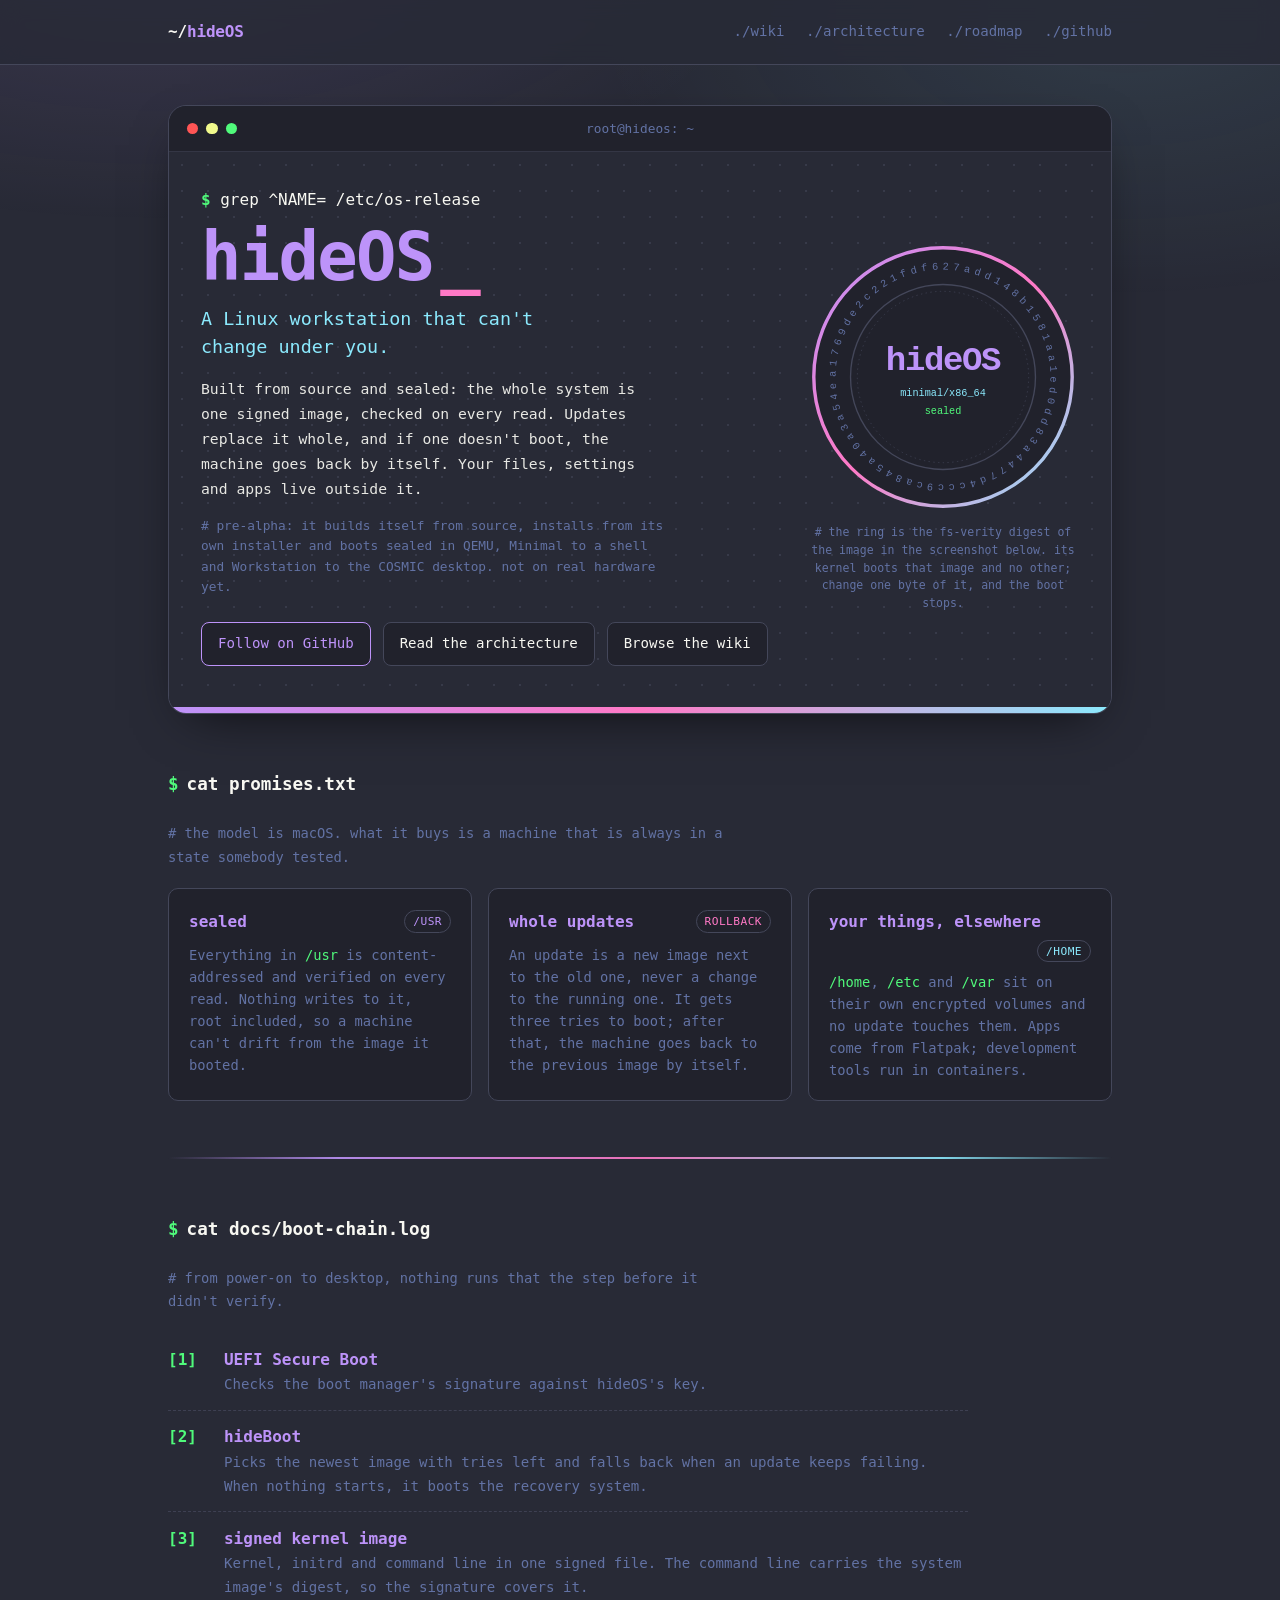
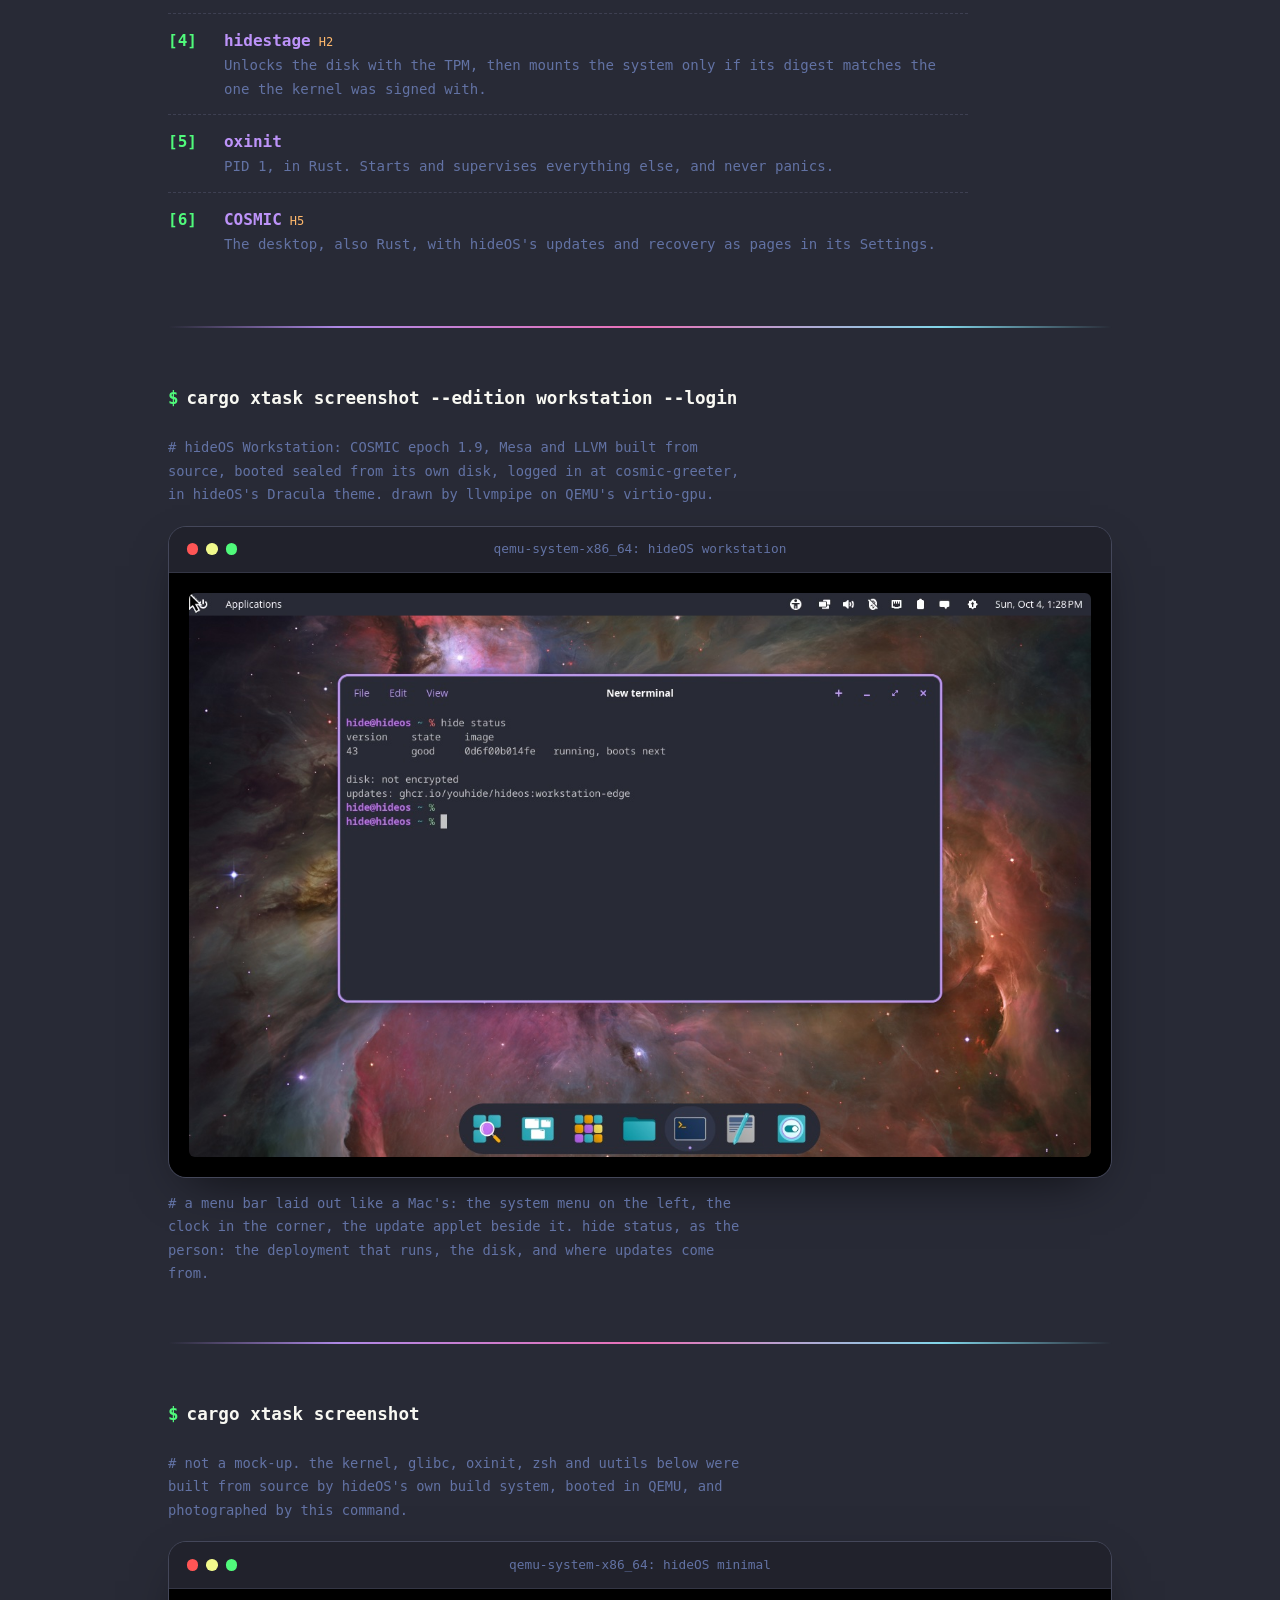
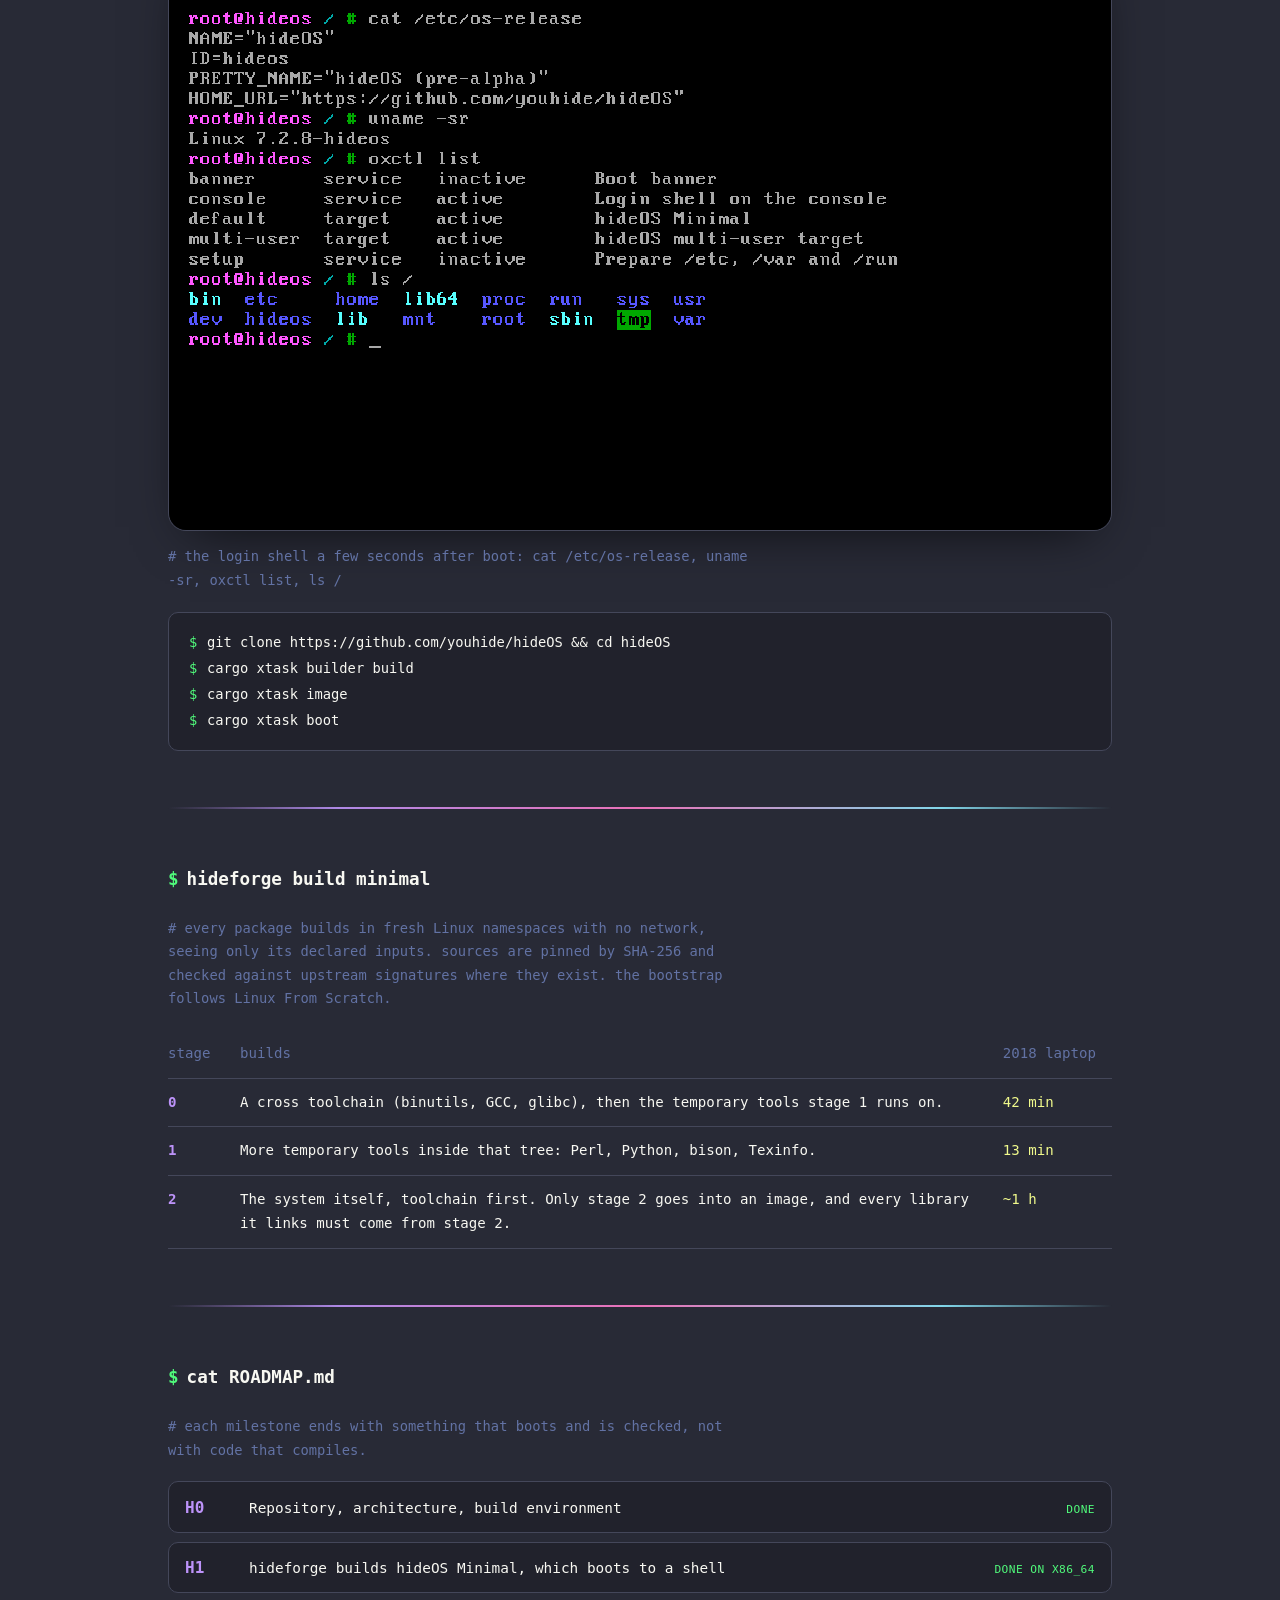
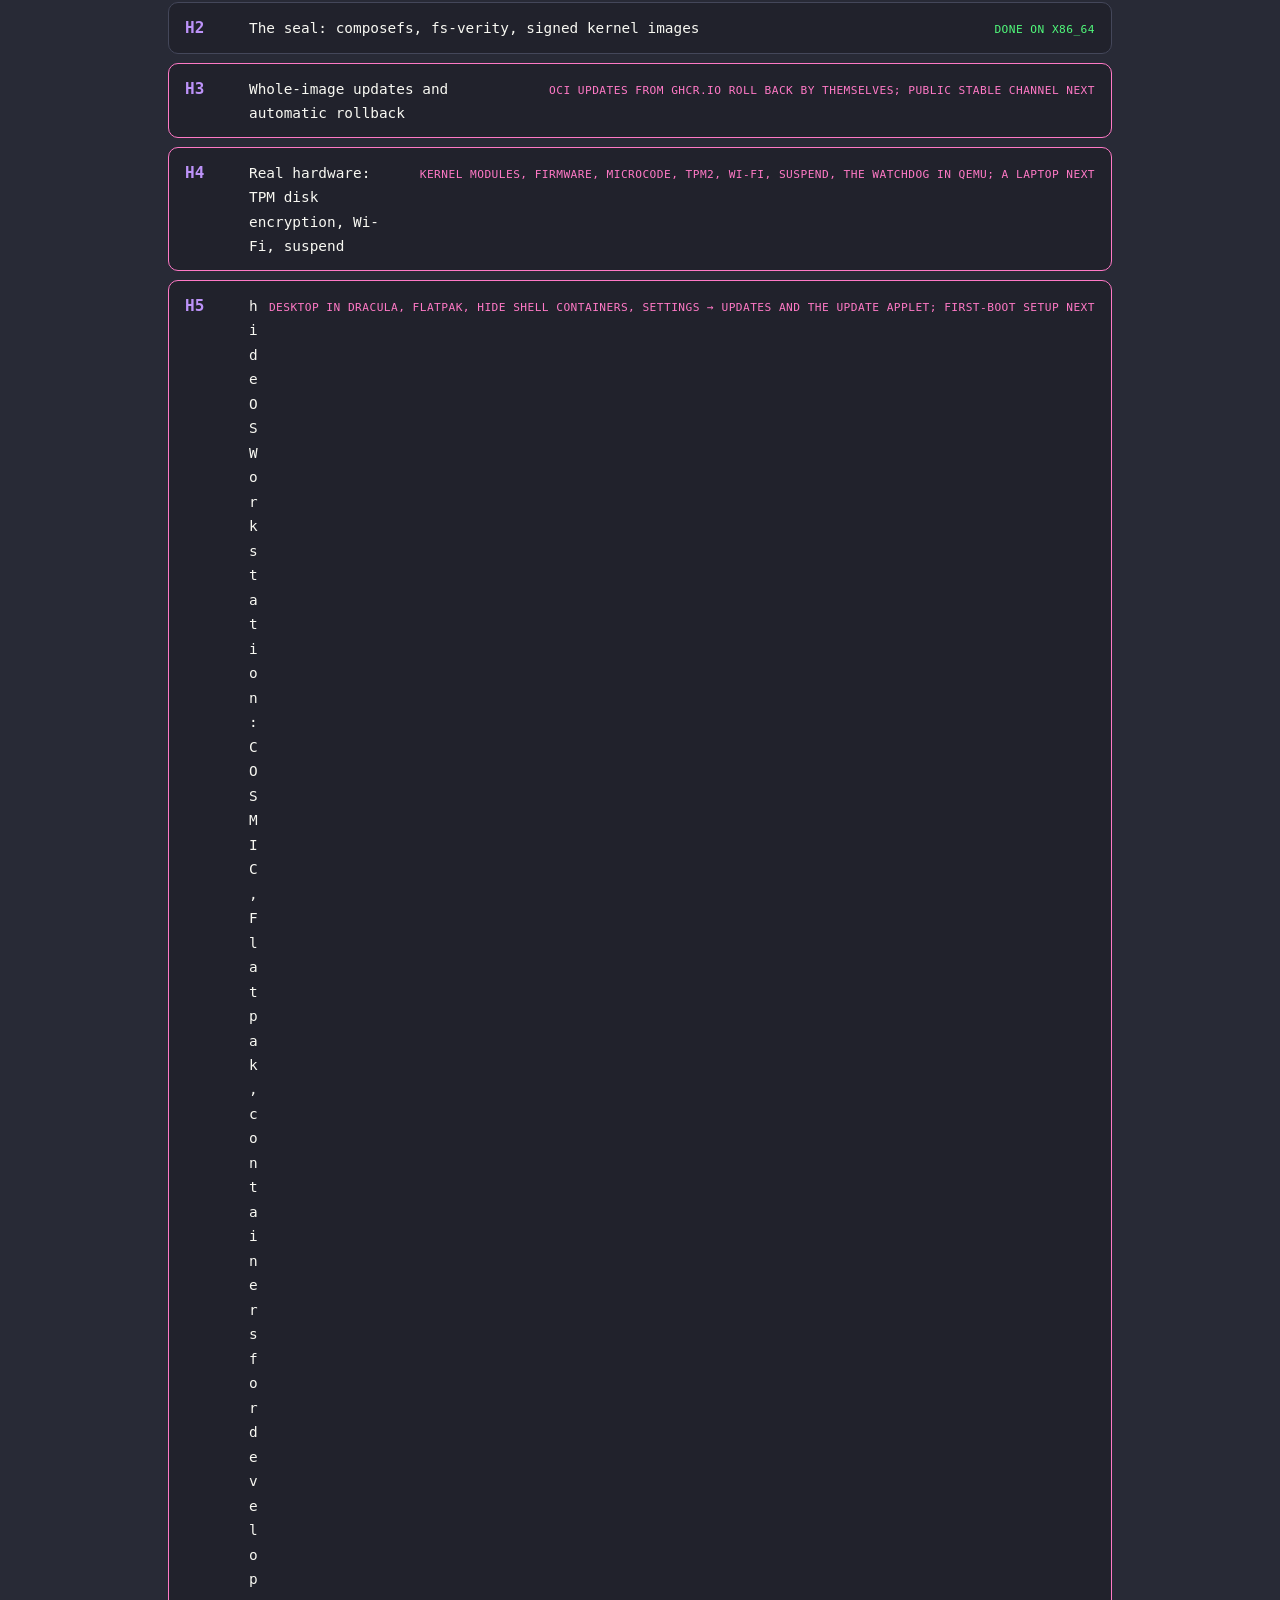
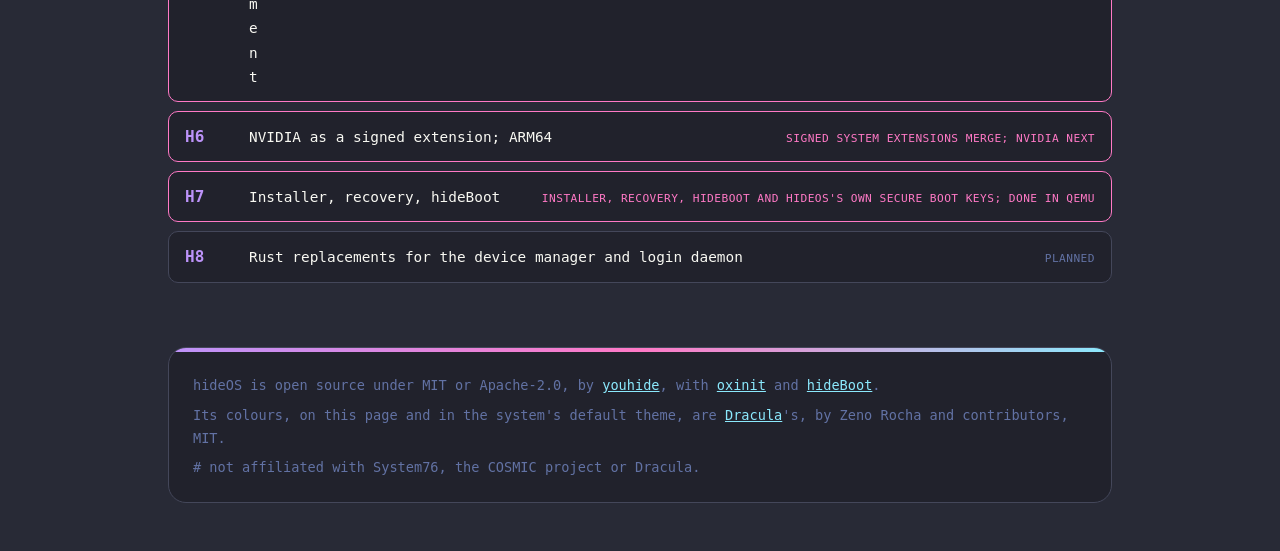
==== index.html @ 38a97ecc "site: from 05ccac9" ====
<!doctype html>
<html lang="en">
<head>
<meta charset="utf-8">
<meta name="viewport" content="width=device-width, initial-scale=1">
<title>hideOS: a sealed Linux workstation built around COSMIC</title>
<meta name="description" content="A Linux workstation built from source and sealed: one signed image, updated whole, rolled back by itself. COSMIC desktop, oxinit as PID 1.">
<meta name="author" content="Youri Mattar">
<meta name="robots" content="index, follow, max-image-preview:large">
<meta name="theme-color" content="#282a36">
<link rel="canonical" href="https://youhide.github.io/hideOS/">
<link rel="icon" href="favicon.svg" type="image/svg+xml">
<link rel="icon" href="favicon-32x32.png" sizes="32x32" type="image/png">
<link rel="apple-touch-icon" href="apple-touch-icon.png">
<link rel="manifest" href="site.webmanifest">
<link rel="alternate" type="text/plain" href="llms.txt" title="hideOS for language models">

<!-- How the page looks when it is shared: WhatsApp, Telegram, Slack,
     Discord, LinkedIn and X read these. Absolute URLs, which they need. -->
<meta property="og:type" content="website">
<meta property="og:site_name" content="hideOS">
<meta property="og:locale" content="en_US">
<meta property="og:url" content="https://youhide.github.io/hideOS/">
<meta property="og:title" content="hideOS: a sealed Linux workstation">
<meta property="og:description" content="A Linux workstation built from source and sealed: one signed image, updated whole, rolled back by itself. COSMIC desktop, oxinit as PID 1.">
<meta property="og:image" content="https://youhide.github.io/hideOS/og.png">
<meta property="og:image:type" content="image/png">
<meta property="og:image:width" content="1200">
<meta property="og:image:height" content="630">
<meta property="og:image:alt" content="The hideOS seal, ringed with the system image's fs-verity digest, next to the words: a Linux workstation built from source and sealed.">
<meta name="twitter:card" content="summary_large_image">
<meta name="twitter:title" content="hideOS: a sealed Linux workstation">
<meta name="twitter:description" content="A Linux workstation built from source and sealed: one signed image, updated whole, rolled back by itself. COSMIC desktop, oxinit as PID 1.">
<meta name="twitter:image" content="https://youhide.github.io/hideOS/og.png">
<meta name="twitter:image:alt" content="The hideOS seal, ringed with the system image's fs-verity digest.">

<!-- What the page is about, for search engines and the language models
     that answer from them. -->
<script type="application/ld+json">
{
  "@context": "https://schema.org",
  "@graph": [
    {
      "@type": "SoftwareApplication",
      "@id": "https://youhide.github.io/hideOS/#software",
      "name": "hideOS",
      "url": "https://youhide.github.io/hideOS/",
      "description": "A Linux workstation built from source and sealed: one signed system image, updated whole, rolled back by itself when an update fails. Built around COSMIC, with oxinit as PID 1.",
      "applicationCategory": "Operating system",
      "operatingSystem": "Linux",
      "softwareVersion": "pre-alpha",
      "image": "https://youhide.github.io/hideOS/og.png",
      "screenshot": "https://youhide.github.io/hideOS/desktop.jpg",
      "license": "https://github.com/youhide/hideOS#license",
      "isAccessibleForFree": true,
      "author": { "@id": "https://youhide.com.br/#person" },
      "sameAs": ["https://github.com/youhide/hideOS"]
    },
    {
      "@type": "SoftwareSourceCode",
      "name": "hideOS",
      "codeRepository": "https://github.com/youhide/hideOS",
      "programmingLanguage": ["Rust"],
      "license": "https://github.com/youhide/hideOS#license",
      "targetProduct": { "@id": "https://youhide.github.io/hideOS/#software" },
      "author": { "@id": "https://youhide.com.br/#person" }
    },
    {
      "@type": "Person",
      "@id": "https://youhide.com.br/#person",
      "name": "Youri Mattar",
      "url": "https://youhide.com.br",
      "sameAs": ["https://github.com/youhide"]
    }
  ]
}
</script>
<link rel="stylesheet" href="style.css">
</head>
<body>
<a class="skip" href="#main">Skip to content</a>

<header class="nav">
  <div class="wrap nav__inner">
    <a class="nav__brand" href="./">~/<span>hideOS</span></a>
    <!-- The same links twice: a row where they fit, a menu where they do
         not (style.css, "nav"). The wiki's pages carry the same header,
         from crates/xtask/src/wiki.rs. -->
    <nav class="nav__links" aria-label="Project">
      <a href="wiki/">./wiki</a>
      <a href="https://github.com/youhide/hideOS/blob/main/ARCHITECTURE.md">./architecture</a>
      <a href="https://github.com/youhide/hideOS/blob/main/ROADMAP.md">./roadmap</a>
      <a href="https://github.com/youhide/hideOS">./github</a>
    </nav>
    <details class="nav__menu">
      <summary>menu</summary>
      <nav aria-label="Project">
        <a href="wiki/">./wiki</a>
        <a href="https://github.com/youhide/hideOS/blob/main/ARCHITECTURE.md">./architecture</a>
        <a href="https://github.com/youhide/hideOS/blob/main/ROADMAP.md">./roadmap</a>
        <a href="https://github.com/youhide/hideOS">./github</a>
      </nav>
    </details>
  </div>
</header>

<main id="main" class="wrap">
  <div class="term term--hero">
    <div class="term__bar" aria-hidden="true">
      <span class="dot dot--red"></span><span class="dot dot--yellow"></span><span class="dot dot--green"></span>
      <span class="term__path">root@hideos: ~</span>
    </div>
    <div class="term__body">
      <div class="term__main">
        <p class="prompt"><span class="prompt__sign">$</span>grep ^NAME= /etc/os-release</p>
        <h1 class="hero__name">hideOS<span class="cursor" aria-hidden="true">_</span></h1>
        <p class="hero__role">A Linux workstation that can't change under you.</p>
        <p class="hero__lead">Built from source and sealed: the whole system is one signed image, checked on every read. Updates replace it whole, and if one doesn't boot, the machine goes back by itself. Your files, settings and apps live outside it.</p>
        <p class="hero__note"># pre-alpha: it builds itself from source, installs from its own installer and boots sealed in QEMU, Minimal to a shell and Workstation to the COSMIC desktop. not on real hardware yet.</p>
        <div class="hero__actions">
          <a class="btn btn--primary" href="https://github.com/youhide/hideOS">Follow on GitHub</a>
          <a class="btn" href="https://github.com/youhide/hideOS/blob/main/ARCHITECTURE.md">Read the architecture</a>
          <a class="btn" href="wiki/">Browse the wiki</a>
        </div>
      </div>
      <div class="seal-wrap">
        <svg class="seal" viewBox="0 0 400 400" role="img" aria-labelledby="seal-title">
          <title id="seal-title">A seal ringed with the fs-verity digest of the hideOS Minimal image shown on this page</title>
          <defs>
            <linearGradient id="seal-accent" x1="0" y1="0" x2="1" y2="1">
              <stop offset="0" stop-color="#bd93f9"/>
              <stop offset=".5" stop-color="#ff79c6"/>
              <stop offset="1" stop-color="#8be9fd"/>
            </linearGradient>
            <path id="ring" d="M200,200 m-158,0 a158,158 0 1,1 316,0 a158,158 0 1,1 -316,0"/>
          </defs>
          <circle cx="200" cy="200" r="190" fill="#21222c" stroke="url(#seal-accent)" stroke-width="5"/>
          <circle cx="200" cy="200" r="136" fill="none" stroke="#44475a" stroke-width="2"/>
          <circle cx="200" cy="200" r="126" fill="none" stroke="#44475a" stroke-width="1" stroke-dasharray="2 5"/>
          <g class="seal__ring">
            <text fill="#6272a4" font-family="ui-monospace, SFMono-Regular, Menlo, Consolas, monospace" font-size="15.2" letter-spacing="1.1">
              <textPath href="#ring" textLength="985" lengthAdjust="spacing">a1769de2c221fdf627add148b1581aa1ed0dd83a4477d4ccc9ca845a40a3a54e</textPath>
            </text>
          </g>
          <text x="200" y="190" text-anchor="middle" fill="#bd93f9" font-family="ui-monospace, SFMono-Regular, Menlo, Consolas, monospace" font-weight="800" font-size="50" letter-spacing="-2">hideOS</text>
          <text x="200" y="228" text-anchor="middle" fill="#8be9fd" font-family="ui-monospace, SFMono-Regular, Menlo, Consolas, monospace" font-size="15">minimal/x86_64</text>
          <text x="200" y="254" text-anchor="middle" fill="#50fa7b" font-family="ui-monospace, SFMono-Regular, Menlo, Consolas, monospace" font-size="15">sealed</text>
        </svg>
        <p class="seal__caption"># the ring is the fs-verity digest of the image in the screenshot below. its kernel boots that image and no other; change one byte of it, and the boot stops.</p>
      </div>
    </div>
    <div class="term__accent"></div>
  </div>

  <section class="section" aria-labelledby="promises">
    <h2 class="section__title" id="promises"><span class="sig">$</span>cat promises.txt</h2>
    <p class="comment"># the model is macOS. what it buys is a machine that is always in a state somebody tested.</p>
    <div class="grid">
      <div class="card">
        <div class="card__top"><span class="card__name">sealed</span><span class="card__lang card__lang--purple">/usr</span></div>
        <p class="card__desc">Everything in <code>/usr</code> is content-addressed and verified on every read. Nothing writes to it, root included, so a machine can't drift from the image it booted.</p>
      </div>
      <div class="card">
        <div class="card__top"><span class="card__name">whole updates</span><span class="card__lang card__lang--pink">rollback</span></div>
        <p class="card__desc">An update is a new image next to the old one, never a change to the running one. It gets three tries to boot; after that, the machine goes back to the previous image by itself.</p>
      </div>
      <div class="card">
        <div class="card__top"><span class="card__name">your things, elsewhere</span><span class="card__lang card__lang--cyan">/home</span></div>
        <p class="card__desc"><code>/home</code>, <code>/etc</code> and <code>/var</code> sit on their own encrypted volumes and no update touches them. Apps come from Flatpak; development tools run in containers.</p>
      </div>
    </div>
  </section>

  <hr class="rule">

  <section class="section" aria-labelledby="chain">
    <h2 class="section__title" id="chain"><span class="sig">$</span>cat docs/boot-chain.log</h2>
    <p class="comment"># from power-on to desktop, nothing runs that the step before it didn't verify.</p>
    <ol class="chain">
      <li><span class="chain__name">UEFI Secure Boot</span><span class="chain__does">Checks the boot manager's signature against hideOS's key.</span></li>
      <li><span class="chain__name">hideBoot</span><span class="chain__does">Picks the newest image with tries left and falls back when an update keeps failing. When nothing starts, it boots the recovery system.</span></li>
      <li><span class="chain__name">signed kernel image</span><span class="chain__does">Kernel, initrd and command line in one signed file. The command line carries the system image's digest, so the signature covers it.</span></li>
      <li><span class="chain__name">hidestage<span class="chain__when">H2</span></span><span class="chain__does">Unlocks the disk with the TPM, then mounts the system only if its digest matches the one the kernel was signed with.</span></li>
      <li><span class="chain__name">oxinit</span><span class="chain__does">PID 1, in Rust. Starts and supervises everything else, and never panics.</span></li>
      <li><span class="chain__name">COSMIC<span class="chain__when">H5</span></span><span class="chain__does">The desktop, also Rust, with hideOS's updates and recovery as pages in its Settings.</span></li>
    </ol>
  </section>

  <hr class="rule">

  <section class="section" aria-labelledby="desktop">
    <h2 class="section__title" id="desktop"><span class="sig">$</span>cargo xtask screenshot --edition workstation --login</h2>
    <p class="comment"># hideOS Workstation: COSMIC epoch 1.9, Mesa and LLVM built from source, booted sealed from its own disk, logged in at cosmic-greeter, in hideOS's Dracula theme. drawn by llvmpipe on QEMU's virtio-gpu.</p>
    <div class="term shot shot--photo">
      <div class="term__bar" aria-hidden="true">
        <span class="dot dot--red"></span><span class="dot dot--yellow"></span><span class="dot dot--green"></span>
        <span class="term__path">qemu-system-x86_64: hideOS workstation</span>
      </div>
      <div class="term__body">
        <img src="desktop.jpg" width="1280" height="800" loading="lazy" alt="The COSMIC desktop on hideOS in the Dracula theme: a thin menu bar with the system menu and Applications on the left, status icons and Sun, Oct 4 with the time on the right; a terminal with purple accents shows hide status — good, running, boots next; the disk not encrypted; updates from ghcr.io/youhide/hideos:workstation-edge — over the Orion nebula wallpaper, with the dock below.">
      </div>
    </div>
    <p class="shot__caption"># a menu bar laid out like a Mac's: the system menu on the left, the clock in the corner, the update applet beside it. hide status, as the person: the deployment that runs, the disk, and where updates come from.</p>
  </section>

  <hr class="rule">

  <section class="section" aria-labelledby="boots">
    <h2 class="section__title" id="boots"><span class="sig">$</span>cargo xtask screenshot</h2>
    <p class="comment"># not a mock-up. the kernel, glibc, oxinit, zsh and uutils below were built from source by hideOS's own build system, booted in QEMU, and photographed by this command.</p>
    <div class="term shot">
      <div class="term__bar" aria-hidden="true">
        <span class="dot dot--red"></span><span class="dot dot--yellow"></span><span class="dot dot--green"></span>
        <span class="term__path">qemu-system-x86_64: hideOS minimal</span>
      </div>
      <div class="term__body">
        <img src="screenshot.png" width="720" height="400" alt="The hideOS console: os-release reads hideOS (pre-alpha), uname reports Linux 7.2.8-hideos, oxctl list shows the setup, banner and console services and the multi-user and default targets, and ls / shows the merged /usr layout.">
      </div>
    </div>
    <p class="shot__caption"># the login shell a few seconds after boot: cat /etc/os-release, uname -sr, oxctl list, ls /</p>
    <pre class="code"><span class="sig">$</span>git clone https://github.com/youhide/hideOS && cd hideOS
<span class="sig">$</span>cargo xtask builder build
<span class="sig">$</span>cargo xtask image
<span class="sig">$</span>cargo xtask boot</pre>
  </section>

  <hr class="rule">

  <section class="section" aria-labelledby="source">
    <h2 class="section__title" id="source"><span class="sig">$</span>hideforge build minimal</h2>
    <p class="comment"># every package builds in fresh Linux namespaces with no network, seeing only its declared inputs. sources are pinned by SHA-256 and checked against upstream signatures where they exist. the bootstrap follows Linux From Scratch.</p>
    <table class="stages">
      <thead><tr><th scope="col">stage</th><th scope="col">builds</th><th scope="col">2018 laptop</th></tr></thead>
      <tbody>
        <tr><td>0</td><td>A cross toolchain (binutils, GCC, glibc), then the temporary tools stage 1 runs on.</td><td>42 min</td></tr>
        <tr><td>1</td><td>More temporary tools inside that tree: Perl, Python, bison, Texinfo.</td><td>13 min</td></tr>
        <tr><td>2</td><td>The system itself, toolchain first. Only stage 2 goes into an image, and every library it links must come from stage 2.</td><td>~1 h</td></tr>
      </tbody>
    </table>
  </section>

  <hr class="rule">

  <section class="section" aria-labelledby="roadmap">
    <h2 class="section__title" id="roadmap"><span class="sig">$</span>cat ROADMAP.md</h2>
    <p class="comment"># each milestone ends with something that boots and is checked, not with code that compiles.</p>
    <ol class="roadmap">
      <li class="is-done"><span class="roadmap__id">H0</span><span class="roadmap__what">Repository, architecture, build environment</span><span class="roadmap__state">done</span></li>
      <li class="is-done"><span class="roadmap__id">H1</span><span class="roadmap__what">hideforge builds hideOS Minimal, which boots to a shell</span><span class="roadmap__state">done on x86_64</span></li>
      <li class="is-done"><span class="roadmap__id">H2</span><span class="roadmap__what">The seal: composefs, fs-verity, signed kernel images</span><span class="roadmap__state">done on x86_64</span></li>
      <li class="is-now"><span class="roadmap__id">H3</span><span class="roadmap__what">Whole-image updates and automatic rollback</span><span class="roadmap__state">OCI updates from ghcr.io roll back by themselves; public stable channel next</span></li>
      <li class="is-now"><span class="roadmap__id">H4</span><span class="roadmap__what">Real hardware: TPM disk encryption, Wi-Fi, suspend</span><span class="roadmap__state">kernel modules, firmware, microcode, TPM2, Wi-Fi, suspend, the watchdog in QEMU; a laptop next</span></li>
      <li class="is-now"><span class="roadmap__id">H5</span><span class="roadmap__what">hideOS Workstation: COSMIC, Flatpak, containers for development</span><span class="roadmap__state">desktop in Dracula, Flatpak, hide shell containers, Settings → Updates and the update applet; first-boot setup next</span></li>
      <li class="is-now"><span class="roadmap__id">H6</span><span class="roadmap__what">NVIDIA as a signed extension; ARM64</span><span class="roadmap__state">signed system extensions merge; NVIDIA next</span></li>
      <li class="is-now"><span class="roadmap__id">H7</span><span class="roadmap__what">Installer, recovery, hideBoot</span><span class="roadmap__state">installer, recovery, hideBoot and hideOS's own Secure Boot keys; done in QEMU</span></li>
      <li><span class="roadmap__id">H8</span><span class="roadmap__what">Rust replacements for the device manager and login daemon</span><span class="roadmap__state">planned</span></li>
    </ol>
  </section>
</main>

<footer class="footer">
  <div class="wrap">
    <div class="footer__card">
      <div class="footer__accent"></div>
      <div class="footer__body">
        <p>hideOS is open source under MIT or Apache-2.0, by <a href="https://youhide.com.br">youhide</a>, with <a href="https://github.com/youhide/oxinit">oxinit</a> and <a href="https://github.com/youhide/hideBoot">hideBoot</a>.</p>
        <p>Its colours, on this page and in the system's default theme, are <a href="https://draculatheme.com">Dracula</a>'s, by Zeno Rocha and contributors, MIT.</p>
        <p># not affiliated with System76, the COSMIC project or Dracula.</p>
      </div>
    </div>
  </div>
</footer>
</body>
</html>
---- style.css ----
/* hideOS's site: the front page and the wiki share this file.

   youhide.com.br's Dracula terminal identity: the same tokens, the same
   system monospace, no external requests. Dark only, on purpose: the
   identity is a terminal, and a terminal here has one theme. */
:root {
  --bg: #282a36;
  --bg-alt: #21222c;
  --line: #44475a;
  --fg: #f8f8f2;
  --muted: #6272a4;

  --purple: #bd93f9;
  --pink: #ff79c6;
  --cyan: #8be9fd;
  --green: #50fa7b;
  --orange: #ffb86c;
  --yellow: #f1fa8c;
  --red: #ff5555;

  --mono: ui-monospace, SFMono-Regular, "SF Mono", Menlo, Consolas,
          "DejaVu Sans Mono", monospace;
  --accent: linear-gradient(90deg, var(--purple), var(--pink), var(--cyan));
  --rule: linear-gradient(90deg, transparent, rgba(189,147,249,.9) 18%,
          rgba(255,121,198,.9) 50%, rgba(139,233,253,.9) 82%, transparent);
  --dots: radial-gradient(rgba(68,71,90,.55) 1.2px, transparent 1.3px);

  --wrap: 62rem;
  --radius: 18px;
  /* The sticky header's height, which in-page anchors must clear. */
  --nav: 4rem;
}

*, *::before, *::after { box-sizing: border-box; }
* { margin: 0; }
html { color-scheme: dark; -webkit-text-size-adjust: 100%; scroll-behavior: smooth; }
body {
  min-height: 100vh; display: flex; flex-direction: column;
  background: var(--bg); color: var(--fg);
  font-family: var(--mono); font-size: 1rem; line-height: 1.7;
  -webkit-font-smoothing: antialiased;
  /* A word longer than the screen is narrow — a digest, a path — breaks
     rather than pushing the page sideways. */
  overflow-wrap: break-word;
}
body::before {
  content: ""; position: fixed; inset: 0; z-index: 0; pointer-events: none;
  background:
    radial-gradient(900px 420px at 12% -8%, rgba(189,147,249,.13), transparent 70%),
    radial-gradient(760px 400px at 88% 2%, rgba(139,233,253,.09), transparent 70%);
}
body > * { position: relative; z-index: 1; }
img { display: block; max-width: 100%; }
a { color: var(--cyan); }
:focus-visible { outline: 2px solid var(--pink); outline-offset: 3px; border-radius: 4px; }
code { color: var(--green); font-family: inherit; }
[id] { scroll-margin-top: calc(var(--nav) + 1rem); }

.wrap { width: 100%; max-width: var(--wrap); margin-inline: auto; padding-inline: 1.5rem; }
main { flex: 1; }
.skip {
  position: absolute; left: -9999px; top: 0; z-index: 50;
  background: var(--purple); color: var(--bg); padding: .6rem 1rem;
  border-radius: 0 0 8px 0; font-weight: 700;
}
.skip:focus { left: 0; }

/* nav: a row of links where they fit, a menu where they do not. The menu
   is a <details>, so it opens and closes without a script. */
.nav {
  position: sticky; top: 0; z-index: 20;
  background: rgba(40, 42, 54, .82);
  backdrop-filter: blur(10px); -webkit-backdrop-filter: blur(10px);
  border-bottom: 1px solid var(--line);
}
.nav__inner { display: flex; align-items: center; gap: 1.5rem; min-height: var(--nav); }
.nav__brand { margin-right: auto; color: var(--fg); font-weight: 700; text-decoration: none; letter-spacing: -.01em; white-space: nowrap; }
.nav__brand span { color: var(--purple); }
.nav__brand:hover span { color: var(--pink); }
.nav__links { display: flex; gap: 1.35rem; }
.nav__links a { color: var(--muted); font-size: .88rem; text-decoration: none; transition: color .16s; }
.nav__links a:hover, .nav__links a[aria-current] { color: var(--cyan); }
.nav__menu { display: none; }
.nav__menu summary {
  display: flex; align-items: center; gap: .5rem;
  min-height: 2.75rem; padding: 0 .85rem;
  border: 1px solid var(--line); border-radius: 8px;
  color: var(--muted); font-size: .88rem; cursor: pointer; list-style: none;
  -webkit-user-select: none; user-select: none;
}
.nav__menu summary::-webkit-details-marker { display: none; }
.nav__menu summary::before { content: "+"; color: var(--green); font-weight: 700; }
.nav__menu[open] summary { border-color: var(--purple); color: var(--purple); }
.nav__menu[open] summary::before { content: "-"; }
.nav__menu nav {
  position: absolute; right: 1rem; top: calc(100% - .25rem);
  min-width: 13rem; padding: .35rem;
  background: var(--bg-alt); border: 1px solid var(--line); border-radius: 10px;
  box-shadow: 0 18px 40px -16px rgba(0, 0, 0, .8);
}
.nav__menu nav a {
  display: flex; align-items: center; min-height: 2.75rem; padding: 0 .85rem;
  border-radius: 6px; color: var(--fg); text-decoration: none; font-size: .92rem;
}
.nav__menu nav a:hover, .nav__menu nav a[aria-current] { background: var(--bg); color: var(--cyan); }

/* terminal window */
.term {
  border: 1px solid var(--line); border-radius: var(--radius); overflow: hidden;
  box-shadow: 0 18px 50px -22px rgba(0, 0, 0, .75);
}
.term--hero { margin-top: 2.5rem; }
.term__bar {
  position: relative; display: flex; align-items: center; gap: .5rem;
  height: 2.9rem; padding-inline: 1.1rem;
  background: var(--bg-alt); border-bottom: 1px solid rgba(68, 71, 90, .55);
}
.dot { flex: none; width: .72rem; height: .72rem; border-radius: 50%; }
.dot--red { background: var(--red); }
.dot--yellow { background: var(--yellow); }
.dot--green { background: var(--green); }
.term__path {
  position: absolute; left: 50%; transform: translateX(-50%);
  color: var(--muted); font-size: .8rem; white-space: nowrap;
}
.term__body {
  display: flex; align-items: center; gap: 2rem;
  padding: 2.25rem 2rem 2.6rem;
  background-color: var(--bg); background-image: var(--dots); background-size: 26px 26px;
}
.term__main { flex: 1 1 auto; min-width: 0; }
.term__accent { height: 6px; background: var(--accent); }

.prompt { line-height: 1.5; }
.prompt__sign { color: var(--green); font-weight: 700; margin-right: .6rem; }
.hero__name {
  margin: .55rem 0 .7rem;
  font-size: clamp(2.6rem, 9vw, 4.2rem); font-weight: 800; line-height: 1.08;
  letter-spacing: -.025em; color: var(--purple);
}
.cursor { color: var(--pink); margin-left: .1em; }
@media (prefers-reduced-motion: no-preference) {
  .cursor { animation: blink 1.2s steps(1) infinite; }
  @keyframes blink { 0%, 50% { opacity: 1; } 50.01%, 100% { opacity: 0; } }
}
.hero__role { color: var(--cyan); font-size: clamp(.95rem, 2.5vw, 1.15rem); line-height: 1.5; max-width: 34ch; }
.hero__lead { margin-top: 1rem; max-width: 52ch; opacity: .92; font-size: .92rem; }
.hero__note { margin-top: .9rem; color: var(--muted); font-size: .8rem; line-height: 1.6; max-width: 60ch; }
.hero__actions { display: flex; flex-wrap: wrap; gap: .75rem; margin-top: 1.5rem; }
.btn {
  display: inline-flex; align-items: center; min-height: 2.75rem; padding: .55rem 1rem;
  border: 1px solid var(--line); border-radius: 8px;
  color: var(--fg); background: var(--bg-alt); text-decoration: none; font-size: .88rem; line-height: 1.4;
  transition: border-color .16s, color .16s;
}
.btn:hover { border-color: var(--purple); color: var(--purple); }
.btn--primary { border-color: var(--purple); color: var(--purple); }
.btn--primary:hover { border-color: var(--pink); color: var(--pink); }

/* the seal, where youhide.com.br has its rack */
.seal-wrap { flex: none; width: 17rem; max-width: 100%; }
.seal { width: 100%; height: auto; display: block; }
.seal__caption { margin-top: .7rem; color: var(--muted); font-size: .72rem; line-height: 1.55; text-align: center; }
@media (prefers-reduced-motion: no-preference) {
  .seal__ring { transform-origin: 200px 200px; animation: turn 90s linear infinite; }
  @keyframes turn { to { transform: rotate(360deg); } }
}

/* sections */
.section { padding-top: 3.5rem; }
.section__title { margin-bottom: 1.4rem; font-size: 1.1rem; font-weight: 700; }
.sig { color: var(--green); margin-right: .5rem; }
.rule { height: 2px; border: 0; margin: 3.5rem 0 0; background: var(--rule); }
.muted { color: var(--muted); }
.comment { color: var(--muted); font-size: .86rem; margin-bottom: 1.2rem; max-width: 70ch; }

/* cards */
.grid { display: grid; grid-template-columns: repeat(auto-fill, minmax(min(17rem, 100%), 1fr)); gap: 1rem; }
.card {
  display: flex; flex-direction: column; gap: .55rem;
  padding: 1.15rem 1.25rem;
  background: var(--bg-alt); border: 1px solid var(--line); border-radius: 10px;
}
.card__top { display: flex; flex-wrap: wrap; align-items: center; gap: .3rem .6rem; }
.card__name { font-weight: 700; color: var(--purple); }
.card__lang {
  margin-left: auto; padding: .05rem .5rem; font-size: .7rem; letter-spacing: .04em;
  text-transform: uppercase; border: 1px solid var(--line); border-radius: 999px; white-space: nowrap;
}
.card__lang--purple { color: var(--purple); }
.card__lang--pink { color: var(--pink); }
.card__lang--cyan { color: var(--cyan); }
.card__desc { font-size: .86rem; line-height: 1.6; color: var(--muted); }

/* boot chain: a real sequence, printed like a boot log */
.chain { list-style: none; padding: 0; counter-reset: link; max-width: 50rem; }
.chain li {
  counter-increment: link;
  display: grid; grid-template-columns: 2.6rem minmax(0, 1fr); column-gap: .9rem;
  padding: .8rem 0; border-bottom: 1px dashed rgba(68, 71, 90, .8);
}
.chain li:last-child { border-bottom: 0; }
.chain li::before { content: "[" counter(link) "]"; color: var(--green); font-weight: 700; grid-row: span 2; }
.chain__name { color: var(--purple); font-weight: 700; }
.chain__when { color: var(--orange); font-size: .75rem; margin-left: .5rem; font-weight: 400; }
.chain__does { color: var(--muted); font-size: .88rem; }

/* the screenshot, in a terminal window */
.shot .term__body { display: block; padding: 1.25rem; background-color: #000; background-image: none; }
.shot img { width: 100%; height: auto; image-rendering: pixelated; border-radius: 6px; }
.shot--photo img { image-rendering: auto; }
.shot__caption { margin-top: .9rem; color: var(--muted); font-size: .86rem; max-width: 70ch; }
.code {
  margin-top: 1.25rem; padding: 1rem 1.25rem;
  background: var(--bg-alt); border: 1px solid var(--line); border-radius: 10px;
  overflow-x: auto; font-family: inherit; font-size: .86rem; line-height: 1.9;
}
.code .sig { margin-right: .6rem; }

/* stages */
.stages { width: 100%; border-collapse: collapse; font-size: .88rem; }
.stages th, .stages td { text-align: left; vertical-align: top; padding: .75rem 1rem .75rem 0; border-bottom: 1px solid var(--line); }
.stages th { color: var(--muted); font-weight: 400; white-space: nowrap; }
.stages td:first-child { color: var(--purple); font-weight: 700; width: 4.5rem; }
.stages td:last-child { color: var(--yellow); white-space: nowrap; }

/* roadmap */
.roadmap { list-style: none; padding: 0; display: grid; gap: .55rem; }
.roadmap li {
  display: grid; grid-template-columns: 3rem minmax(0, 1fr) auto; gap: 1rem; align-items: baseline;
  padding: .7rem 1rem; background: var(--bg-alt); border: 1px solid var(--line); border-radius: 10px;
}
.roadmap__id { color: var(--purple); font-weight: 700; }
.roadmap__what { font-size: .9rem; }
.roadmap__state { font-size: .7rem; letter-spacing: .04em; text-transform: uppercase; color: var(--muted); }
.roadmap li.is-done .roadmap__state { color: var(--green); }
.roadmap li.is-now { border-color: var(--pink); }
.roadmap li.is-now .roadmap__state { color: var(--pink); }
.roadmap li.is-next .roadmap__state { color: var(--yellow); }

/* footer */
.footer { padding: 4rem 0 3rem; }
.footer__card { border: 1px solid var(--line); border-radius: var(--radius); overflow: hidden; background: var(--bg-alt); }
.footer__accent { height: 4px; background: var(--accent); }
.footer__body { padding: 1.4rem 1.5rem; font-size: .85rem; color: var(--muted); }
.footer__body p + p { margin-top: .4rem; }

/* the wiki: pages on the left, the page on the right; on a narrow
   screen, the pages fold into a list above the page. */
/* The wiki's pages are wider than the front page, to fit the list of
   pages beside the text; header and footer follow, so the columns line up. */
.wrap--wide { max-width: 74rem; }
.wiki {
  flex: 1; display: grid; grid-template-columns: 15rem minmax(0, 1fr);
  gap: 3rem; align-items: start; padding-top: 2.5rem;
}
.wiki__page { min-width: 0; }
.wiki__toc--compact { display: none; }
.wiki__toc--side {
  position: sticky; top: calc(var(--nav) + 1.5rem);
  max-height: calc(100vh - var(--nav) - 3rem); overflow-y: auto;
  padding-right: .5rem; font-size: .84rem;
}
.toc__title { color: var(--muted); margin-bottom: .5rem; }
.toc__title .sig { margin-right: .4rem; }
.toc ol { list-style: none; padding: 0; }
.toc__pages > li + li { margin-top: .1rem; }
.toc a {
  display: block; padding: .3rem .6rem; border-left: 2px solid transparent;
  color: var(--muted); text-decoration: none; line-height: 1.45;
}
.toc a:hover { color: var(--cyan); }
.toc__pages > li > a[aria-current] { color: var(--purple); border-left-color: var(--purple); font-weight: 700; }
.toc__sections { margin: .15rem 0 .5rem .6rem; font-size: .92em; }
.toc__sections a { padding: .2rem .6rem; color: var(--muted); }

.wiki__toc--compact {
  border: 1px solid var(--line); border-radius: 10px; background: var(--bg-alt); font-size: .9rem;
}
.wiki__toc--compact summary {
  display: flex; align-items: center; gap: .6rem; min-height: 2.75rem; padding: 0 1rem;
  color: var(--muted); cursor: pointer; list-style: none;
}
.wiki__toc--compact summary::-webkit-details-marker { display: none; }
.wiki__toc--compact summary::before { content: "+"; color: var(--green); font-weight: 700; }
.wiki__toc--compact[open] summary::before { content: "-"; }
.wiki__toc--compact summary b { color: var(--purple); }
.wiki__toc--compact .toc { padding: 0 .5rem .6rem; border-top: 1px solid var(--line); }
.wiki__toc--compact .toc__title { display: none; }
.wiki__toc--compact .toc__pages { padding-top: .4rem; }
.wiki__toc--compact .toc a { padding-block: .55rem; }
.wiki__toc--compact .toc__sections { display: none; }

/* a page: Markdown as a terminal would print it */
.prose { max-width: 46rem; font-size: .94rem; }
.prose > * + * { margin-top: 1rem; }
.prose h1 {
  margin: .5rem 0 1.25rem; font-size: clamp(1.7rem, 5vw, 2.3rem); line-height: 1.15;
  letter-spacing: -.02em; color: var(--purple);
}
.prose h2, .prose h3, .prose h4 { line-height: 1.35; }
.prose h2 { margin-top: 2.6rem; font-size: 1.15rem; color: var(--fg); }
.prose h3 { margin-top: 2rem; font-size: 1rem; color: var(--cyan); }
.prose h4 { margin-top: 1.5rem; font-size: .94rem; color: var(--orange); }
.prose .h { color: var(--green); text-decoration: none; margin-right: .15rem; }
.prose .h:hover { color: var(--pink); }
.prose a:not(.h) { text-underline-offset: .18em; }
.prose ul, .prose ol { padding-left: 1.4rem; }
.prose li + li, .prose li > ul, .prose li > ol { margin-top: .35rem; }
.prose li::marker { color: var(--muted); }
.prose code { overflow-wrap: anywhere; }
.prose pre {
  padding: 1rem 1.25rem; overflow-x: auto;
  background: var(--bg-alt); border: 1px solid var(--line); border-radius: 10px;
  font-size: .86rem; line-height: 1.7;
}
.prose pre code { color: var(--fg); overflow-wrap: normal; }
.prose blockquote {
  padding: .6rem 1rem; border-left: 3px solid var(--pink);
  background: var(--bg-alt); border-radius: 0 8px 8px 0; color: var(--muted);
}
.prose hr { height: 2px; border: 0; margin: 2.5rem 0; background: var(--rule); }
.prose strong { color: var(--fg); }
.prose em { color: var(--yellow); font-style: normal; }
.table-wrap { overflow-x: auto; border: 1px solid var(--line); border-radius: 10px; }
.prose table { width: 100%; border-collapse: collapse; font-size: .86rem; }
.prose th, .prose td { text-align: left; vertical-align: top; padding: .6rem .85rem; border-bottom: 1px solid var(--line); }
.prose th { color: var(--muted); font-weight: 400; background: var(--bg-alt); white-space: nowrap; }
.prose tr:last-child td { border-bottom: 0; }
/* A table fits the screen where it can and scrolls in its box where it
   cannot. Columns are never crushed below a readable width; the first
   column, which names things, keeps its names on one line. */
.prose td { min-width: 9rem; }
.prose td:first-child { min-width: 0; }
.prose td:first-child code { overflow-wrap: normal; white-space: nowrap; }

@media (max-width: 52rem) {
  .term__body { flex-direction: column; align-items: flex-start; padding: 1.75rem 1.25rem 2rem; }
  .seal-wrap { align-self: center; }
  .roadmap li { grid-template-columns: 2.6rem minmax(0, 1fr); }
  .roadmap__state { grid-column: 2; }
  .wiki { grid-template-columns: minmax(0, 1fr); gap: 1.5rem; padding-top: 1.5rem; }
  .wiki__toc--side { display: none; }
  .wiki__toc--compact { display: block; }
}
@media (max-width: 40rem) {
  .nav__links { display: none; }
  .nav__menu { display: block; }
}
@media (max-width: 34rem) {
  .wrap { padding-inline: 1rem; }
  .term__path { display: none; }
  .term--hero { margin-top: 1.5rem; }
  .term__body { padding: 1.5rem 1rem 1.75rem; }
  .section { padding-top: 2.75rem; }
  .rule { margin-top: 2.75rem; }
  .card { padding: 1rem; }
  .code { padding: .85rem 1rem; font-size: .82rem; }
  .stages, .stages tbody, .stages tr, .stages td { display: block; width: auto; }
  .stages thead { display: none; }
  .stages tr { padding: .6rem 0; border-bottom: 1px solid var(--line); }
  .stages td { border: 0; padding: .1rem 0; }
  .stages td:first-child::before { content: "stage "; }
  .stages td:last-child::before { content: "on a 2018 laptop: "; color: var(--muted); }
  .stages td:first-child { width: auto; }
  .roadmap li { gap: .35rem .75rem; padding: .7rem .85rem; }
  .shot .term__body { padding: .5rem; }
  .footer { padding: 3rem 0 2rem; }
  .footer__body { padding: 1.2rem 1rem; }
  .prose pre { padding: .85rem 1rem; font-size: .82rem; }
  .prose td { min-width: 7.5rem; }
}
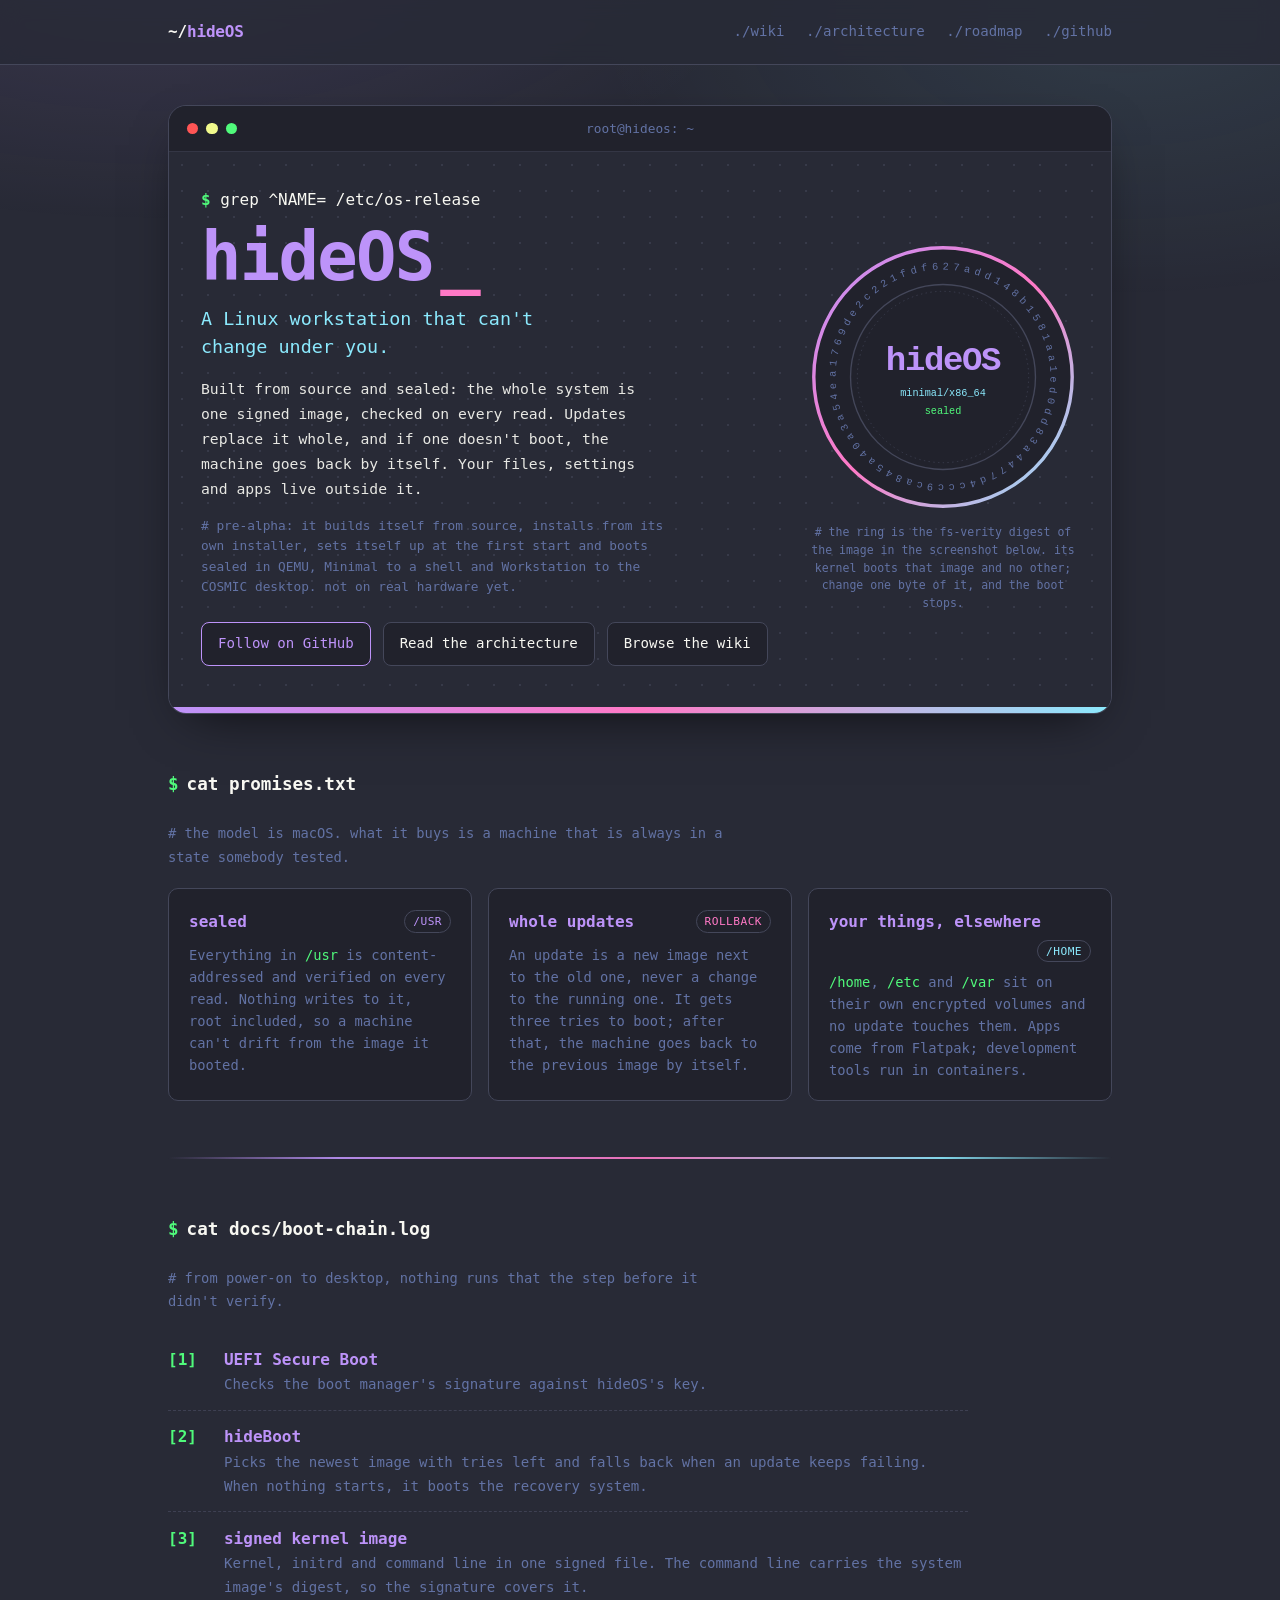
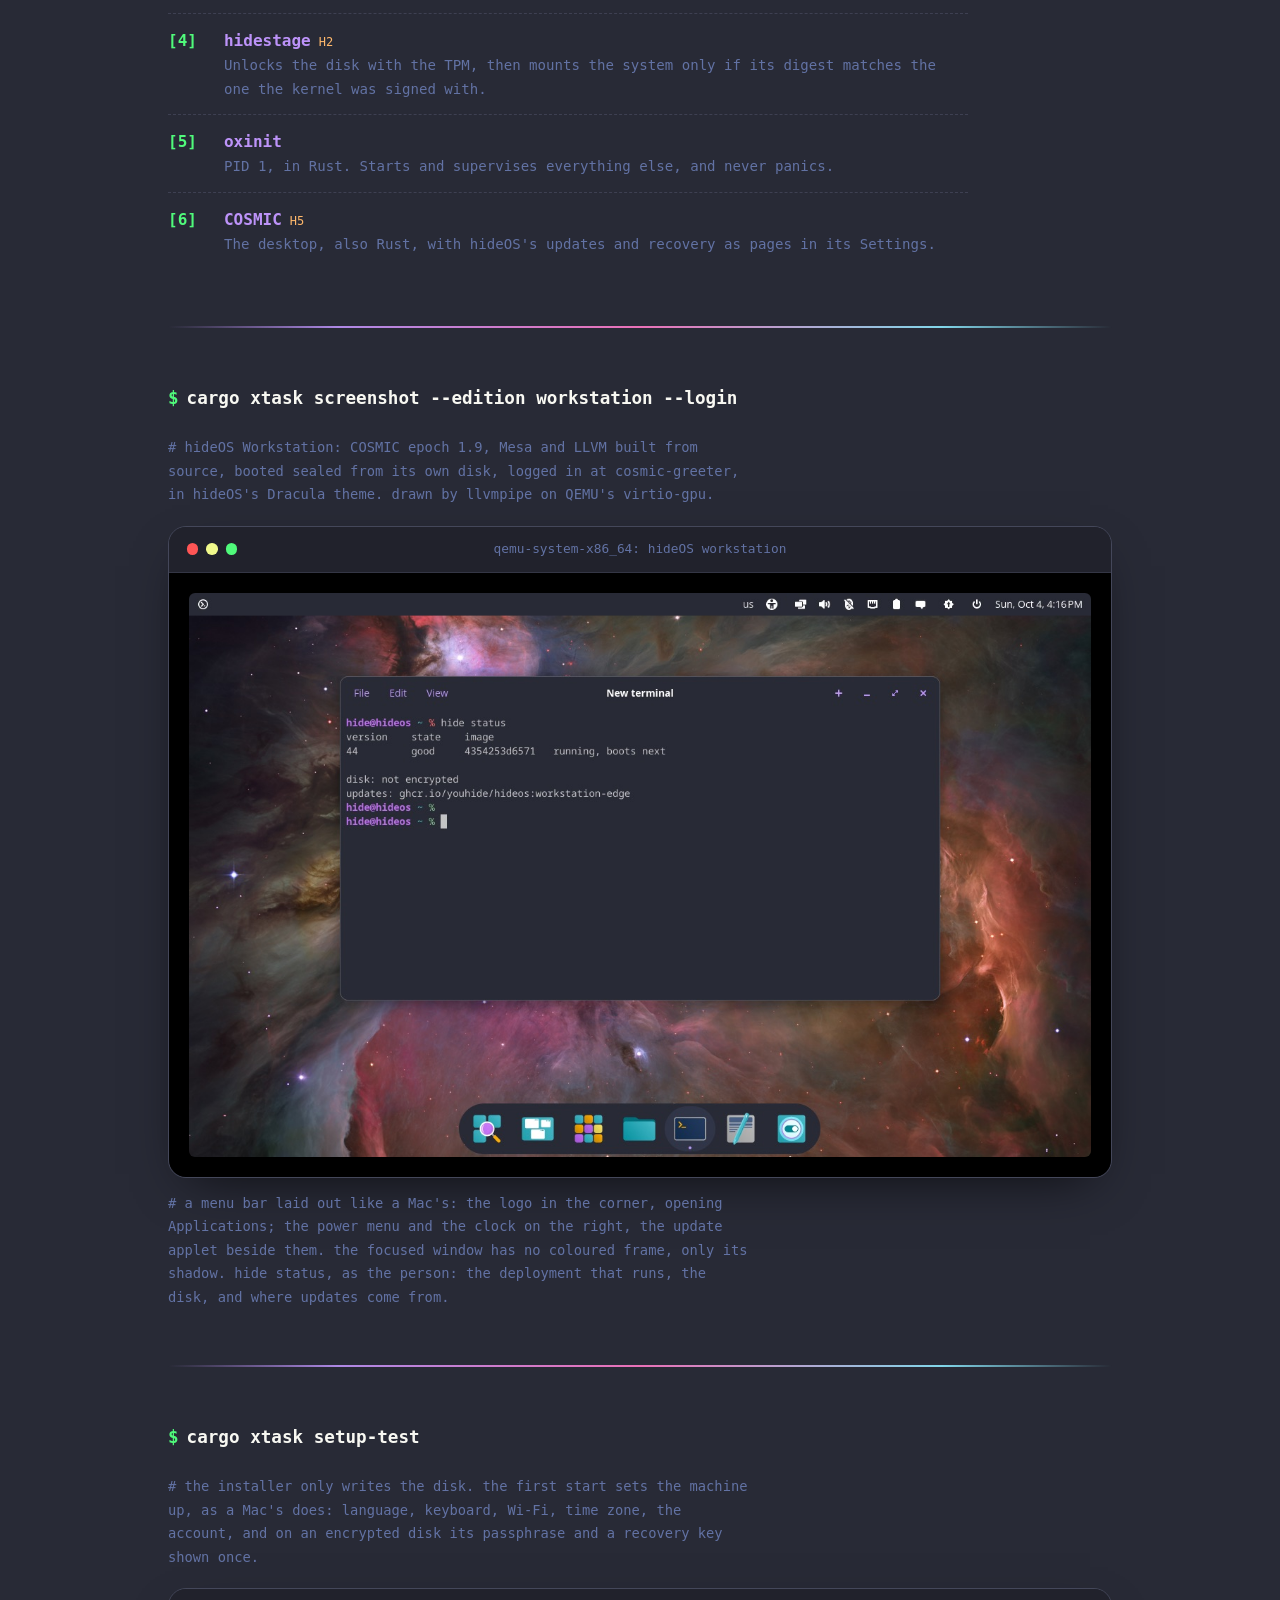
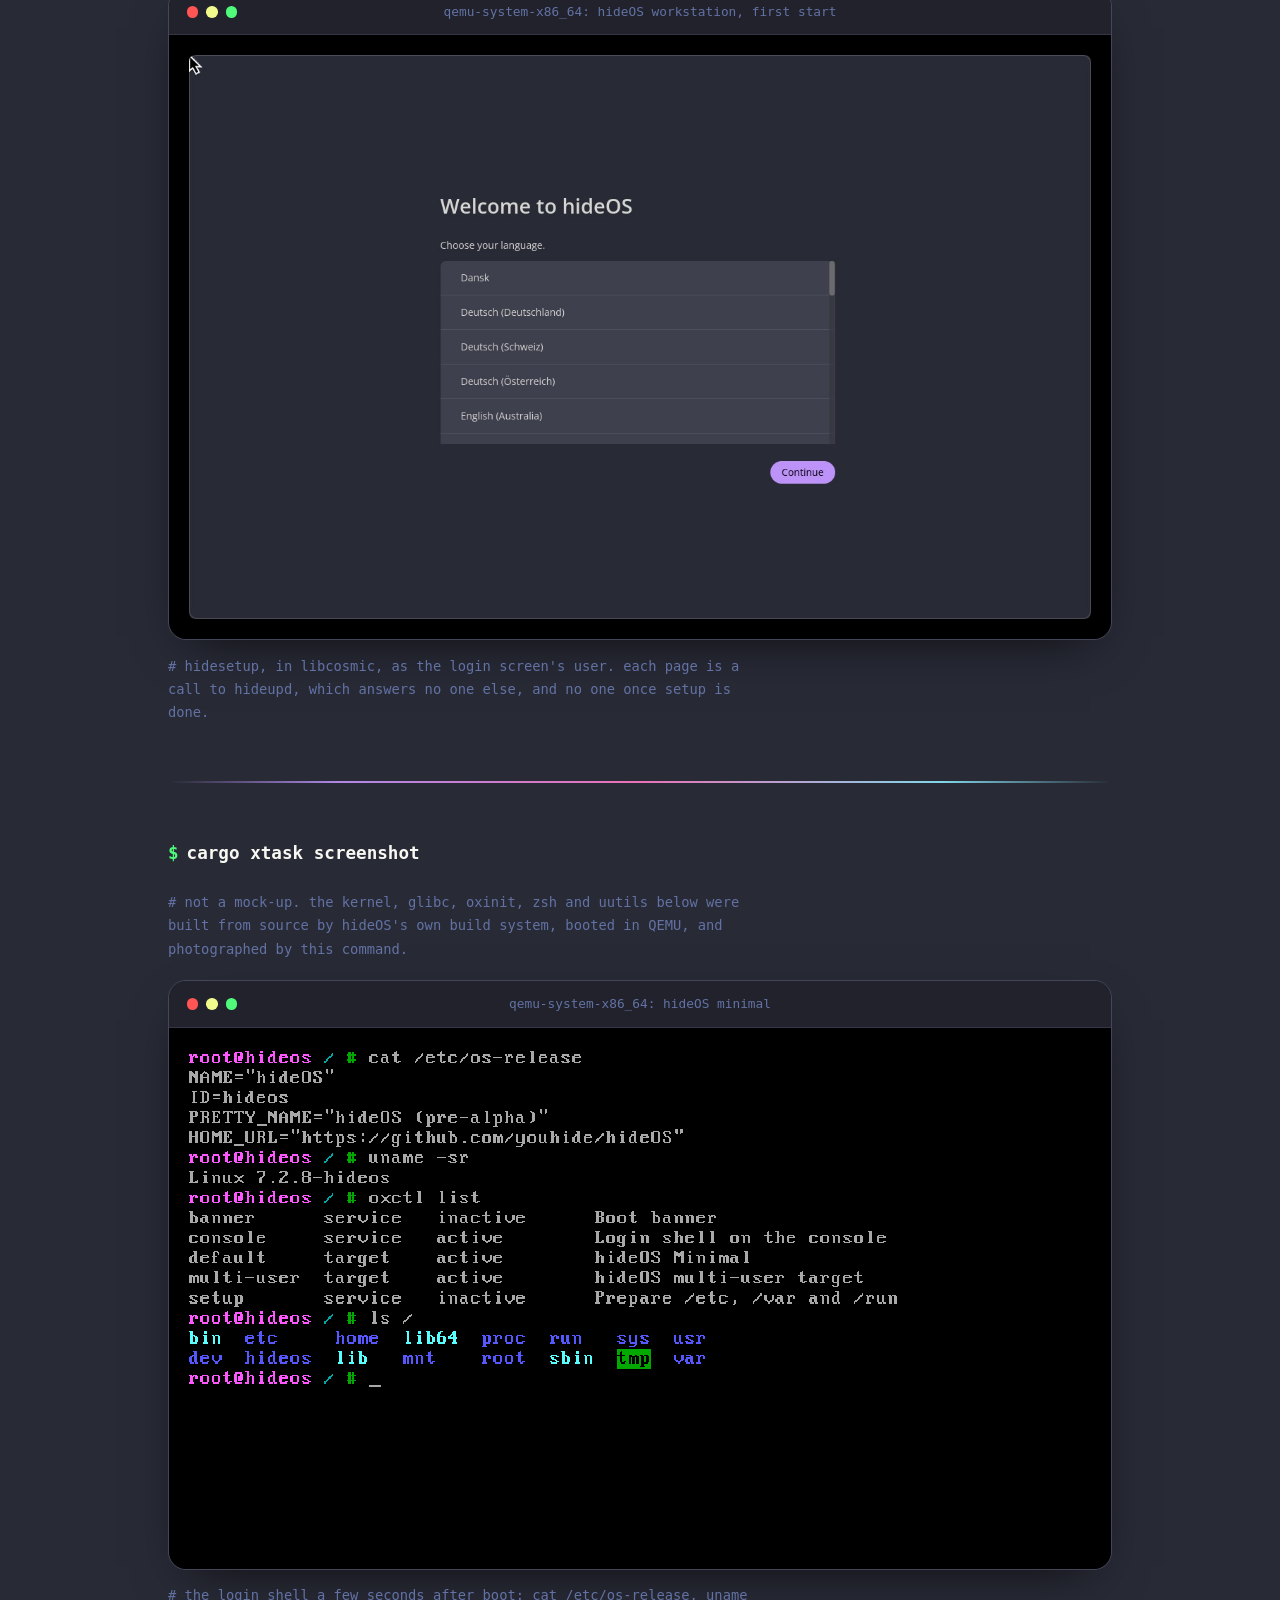
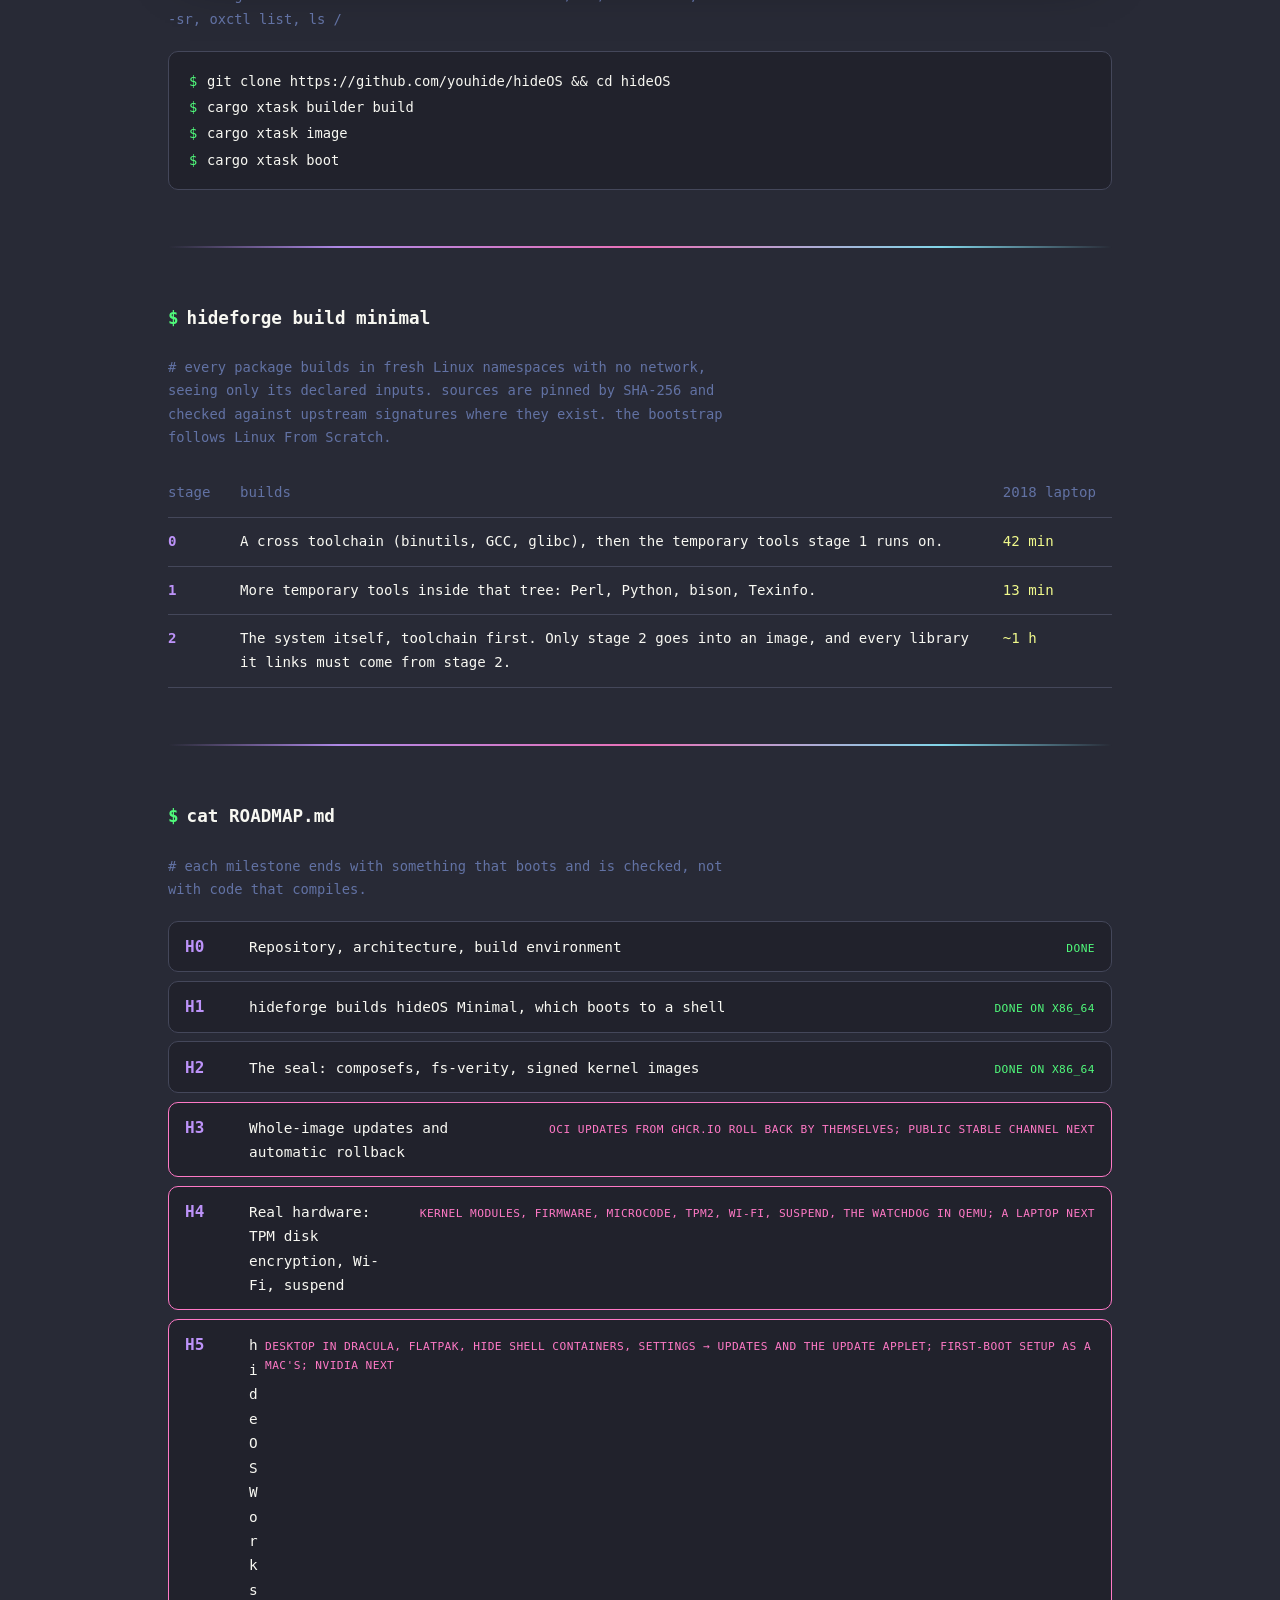
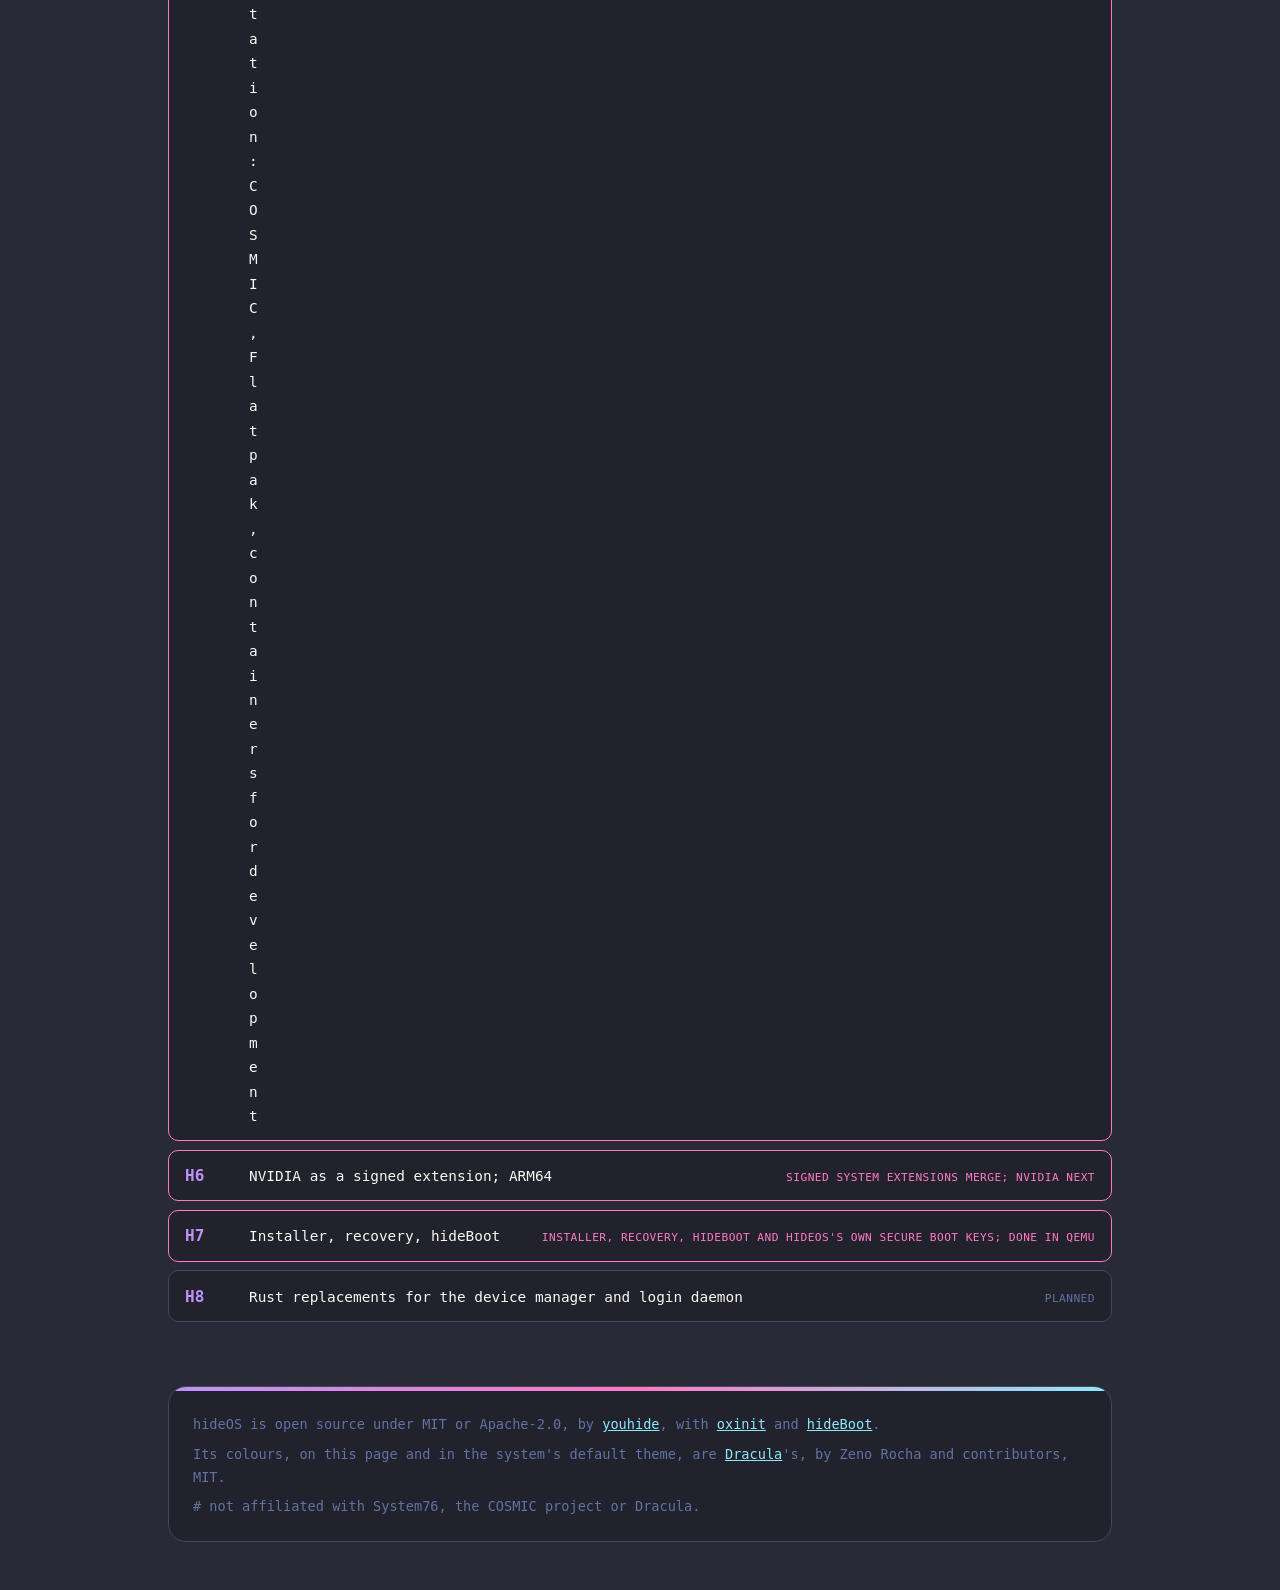
==== commit ba84348b: "site: from 307ed82" ====
--- a/index.html
+++ b/index.html
@@ -116,7 +116,7 @@
         <h1 class="hero__name">hideOS<span class="cursor" aria-hidden="true">_</span></h1>
         <p class="hero__role">A Linux workstation that can't change under you.</p>
         <p class="hero__lead">Built from source and sealed: the whole system is one signed image, checked on every read. Updates replace it whole, and if one doesn't boot, the machine goes back by itself. Your files, settings and apps live outside it.</p>
-        <p class="hero__note"># pre-alpha: it builds itself from source, installs from its own installer and boots sealed in QEMU, Minimal to a shell and Workstation to the COSMIC desktop. not on real hardware yet.</p>
+        <p class="hero__note"># pre-alpha: it builds itself from source, installs from its own installer, sets itself up at the first start and boots sealed in QEMU, Minimal to a shell and Workstation to the COSMIC desktop. not on real hardware yet.</p>
         <div class="hero__actions">
           <a class="btn btn--primary" href="https://github.com/youhide/hideOS">Follow on GitHub</a>
           <a class="btn" href="https://github.com/youhide/hideOS/blob/main/ARCHITECTURE.md">Read the architecture</a>
@@ -197,10 +197,27 @@
         <span class="term__path">qemu-system-x86_64: hideOS workstation</span>
       </div>
       <div class="term__body">
-        <img src="desktop.jpg" width="1280" height="800" loading="lazy" alt="The COSMIC desktop on hideOS in the Dracula theme: a thin menu bar with the system menu and Applications on the left, status icons and Sun, Oct 4 with the time on the right; a terminal with purple accents shows hide status — good, running, boots next; the disk not encrypted; updates from ghcr.io/youhide/hideos:workstation-edge — over the Orion nebula wallpaper, with the dock below.">
-      </div>
-    </div>
-    <p class="shot__caption"># a menu bar laid out like a Mac's: the system menu on the left, the clock in the corner, the update applet beside it. hide status, as the person: the deployment that runs, the disk, and where updates come from.</p>
+        <img src="desktop.jpg" width="1280" height="800" loading="lazy" alt="The COSMIC desktop on hideOS in the Dracula theme: a thin menu bar with the hideOS logo in the corner, status icons, the power menu and Sun, Oct 4 with the time on the right; a terminal, framed by its shadow alone, shows hide status — good, running, boots next; the disk not encrypted; updates from ghcr.io/youhide/hideos:workstation-edge — over the Orion nebula wallpaper, with the dock below.">
+      </div>
+    </div>
+    <p class="shot__caption"># a menu bar laid out like a Mac's: the logo in the corner, opening Applications; the power menu and the clock on the right, the update applet beside them. the focused window has no coloured frame, only its shadow. hide status, as the person: the deployment that runs, the disk, and where updates come from.</p>
+  </section>
+
+  <hr class="rule">
+
+  <section class="section" aria-labelledby="setup">
+    <h2 class="section__title" id="setup"><span class="sig">$</span>cargo xtask setup-test</h2>
+    <p class="comment"># the installer only writes the disk. the first start sets the machine up, as a Mac's does: language, keyboard, Wi-Fi, time zone, the account, and on an encrypted disk its passphrase and a recovery key shown once.</p>
+    <div class="term shot shot--photo">
+      <div class="term__bar" aria-hidden="true">
+        <span class="dot dot--red"></span><span class="dot dot--yellow"></span><span class="dot dot--green"></span>
+        <span class="term__path">qemu-system-x86_64: hideOS workstation, first start</span>
+      </div>
+      <div class="term__body">
+        <img src="setup.jpg" width="1280" height="800" loading="lazy" alt="hidesetup, full screen in Dracula's colours: Welcome to hideOS, choose your language, a list from Dansk and Deutsch to English, and Continue.">
+      </div>
+    </div>
+    <p class="shot__caption"># hidesetup, in libcosmic, as the login screen's user. each page is a call to hideupd, which answers no one else, and no one once setup is done.</p>
   </section>
 
   <hr class="rule">
@@ -250,7 +267,7 @@
       <li class="is-done"><span class="roadmap__id">H2</span><span class="roadmap__what">The seal: composefs, fs-verity, signed kernel images</span><span class="roadmap__state">done on x86_64</span></li>
       <li class="is-now"><span class="roadmap__id">H3</span><span class="roadmap__what">Whole-image updates and automatic rollback</span><span class="roadmap__state">OCI updates from ghcr.io roll back by themselves; public stable channel next</span></li>
       <li class="is-now"><span class="roadmap__id">H4</span><span class="roadmap__what">Real hardware: TPM disk encryption, Wi-Fi, suspend</span><span class="roadmap__state">kernel modules, firmware, microcode, TPM2, Wi-Fi, suspend, the watchdog in QEMU; a laptop next</span></li>
-      <li class="is-now"><span class="roadmap__id">H5</span><span class="roadmap__what">hideOS Workstation: COSMIC, Flatpak, containers for development</span><span class="roadmap__state">desktop in Dracula, Flatpak, hide shell containers, Settings → Updates and the update applet; first-boot setup next</span></li>
+      <li class="is-now"><span class="roadmap__id">H5</span><span class="roadmap__what">hideOS Workstation: COSMIC, Flatpak, containers for development</span><span class="roadmap__state">desktop in Dracula, Flatpak, hide shell containers, Settings → Updates and the update applet; first-boot setup as a Mac's; NVIDIA next</span></li>
       <li class="is-now"><span class="roadmap__id">H6</span><span class="roadmap__what">NVIDIA as a signed extension; ARM64</span><span class="roadmap__state">signed system extensions merge; NVIDIA next</span></li>
       <li class="is-now"><span class="roadmap__id">H7</span><span class="roadmap__what">Installer, recovery, hideBoot</span><span class="roadmap__state">installer, recovery, hideBoot and hideOS's own Secure Boot keys; done in QEMU</span></li>
       <li><span class="roadmap__id">H8</span><span class="roadmap__what">Rust replacements for the device manager and login daemon</span><span class="roadmap__state">planned</span></li>
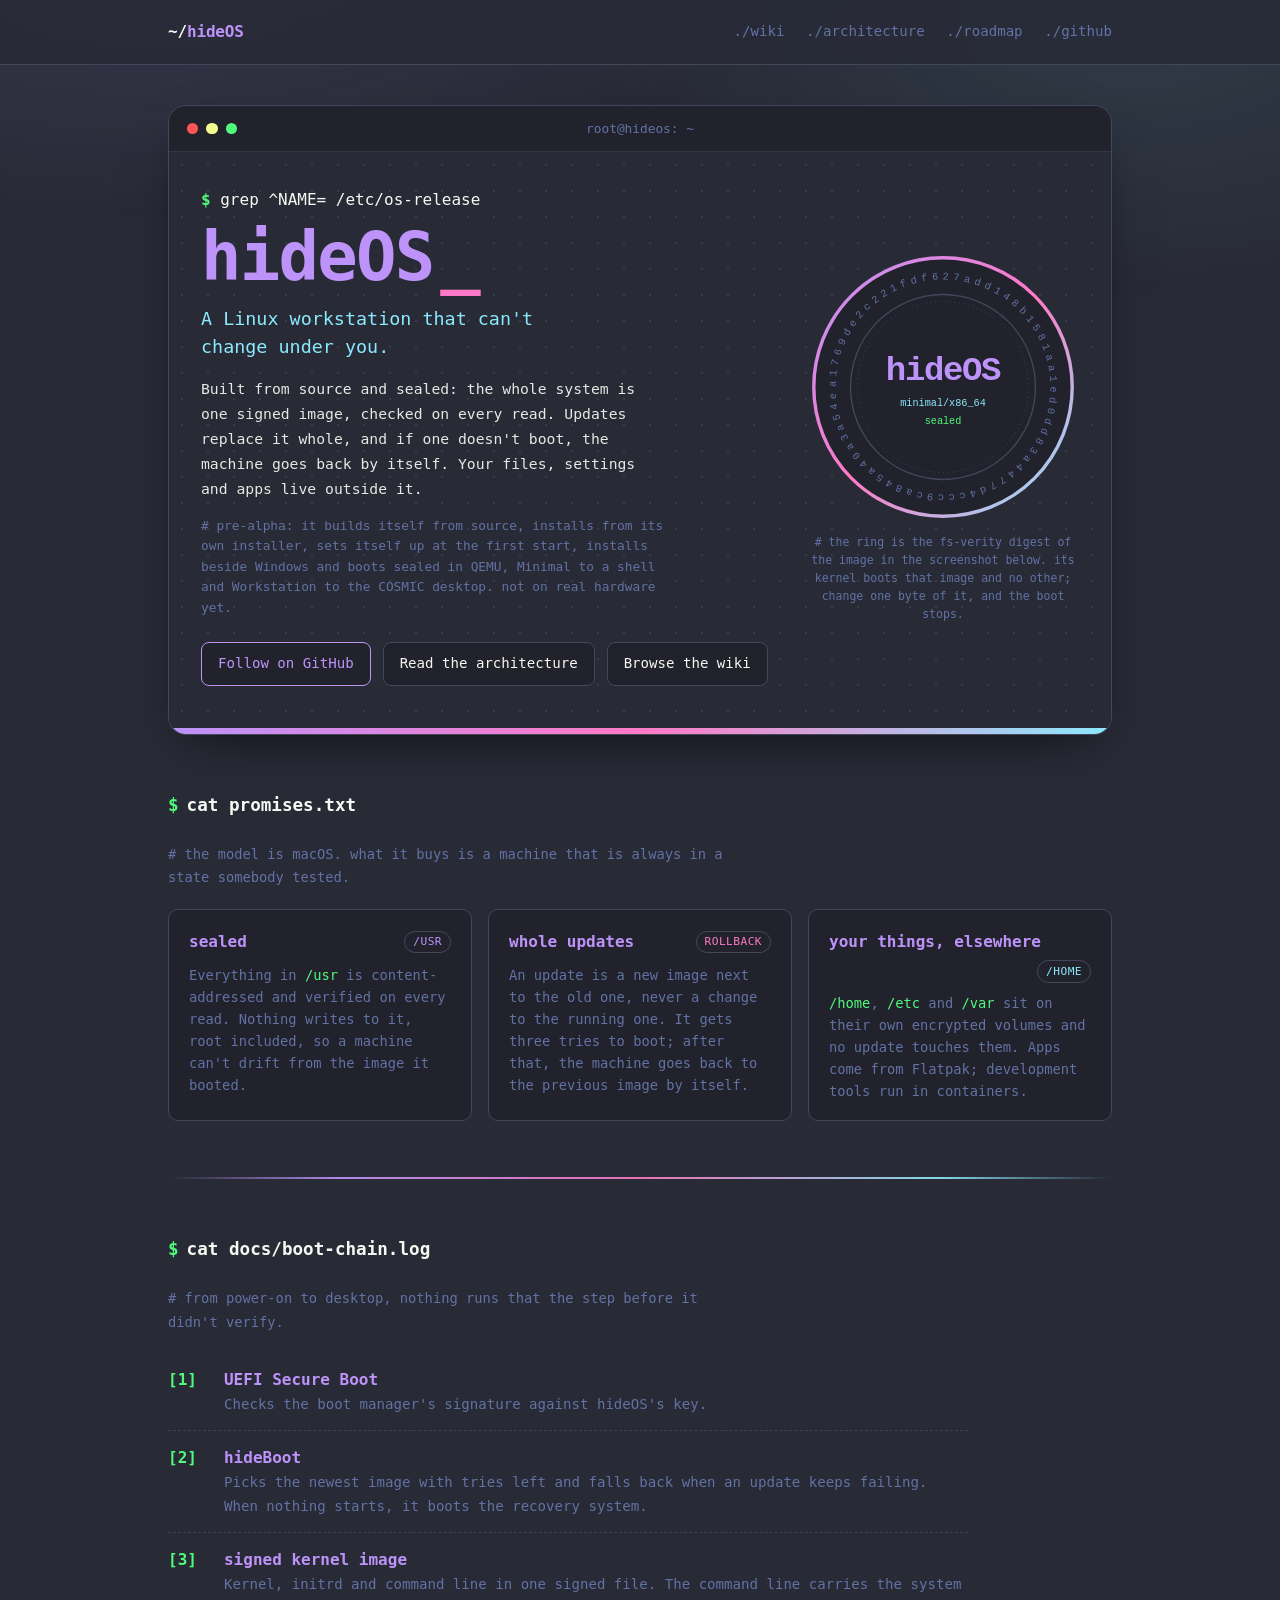
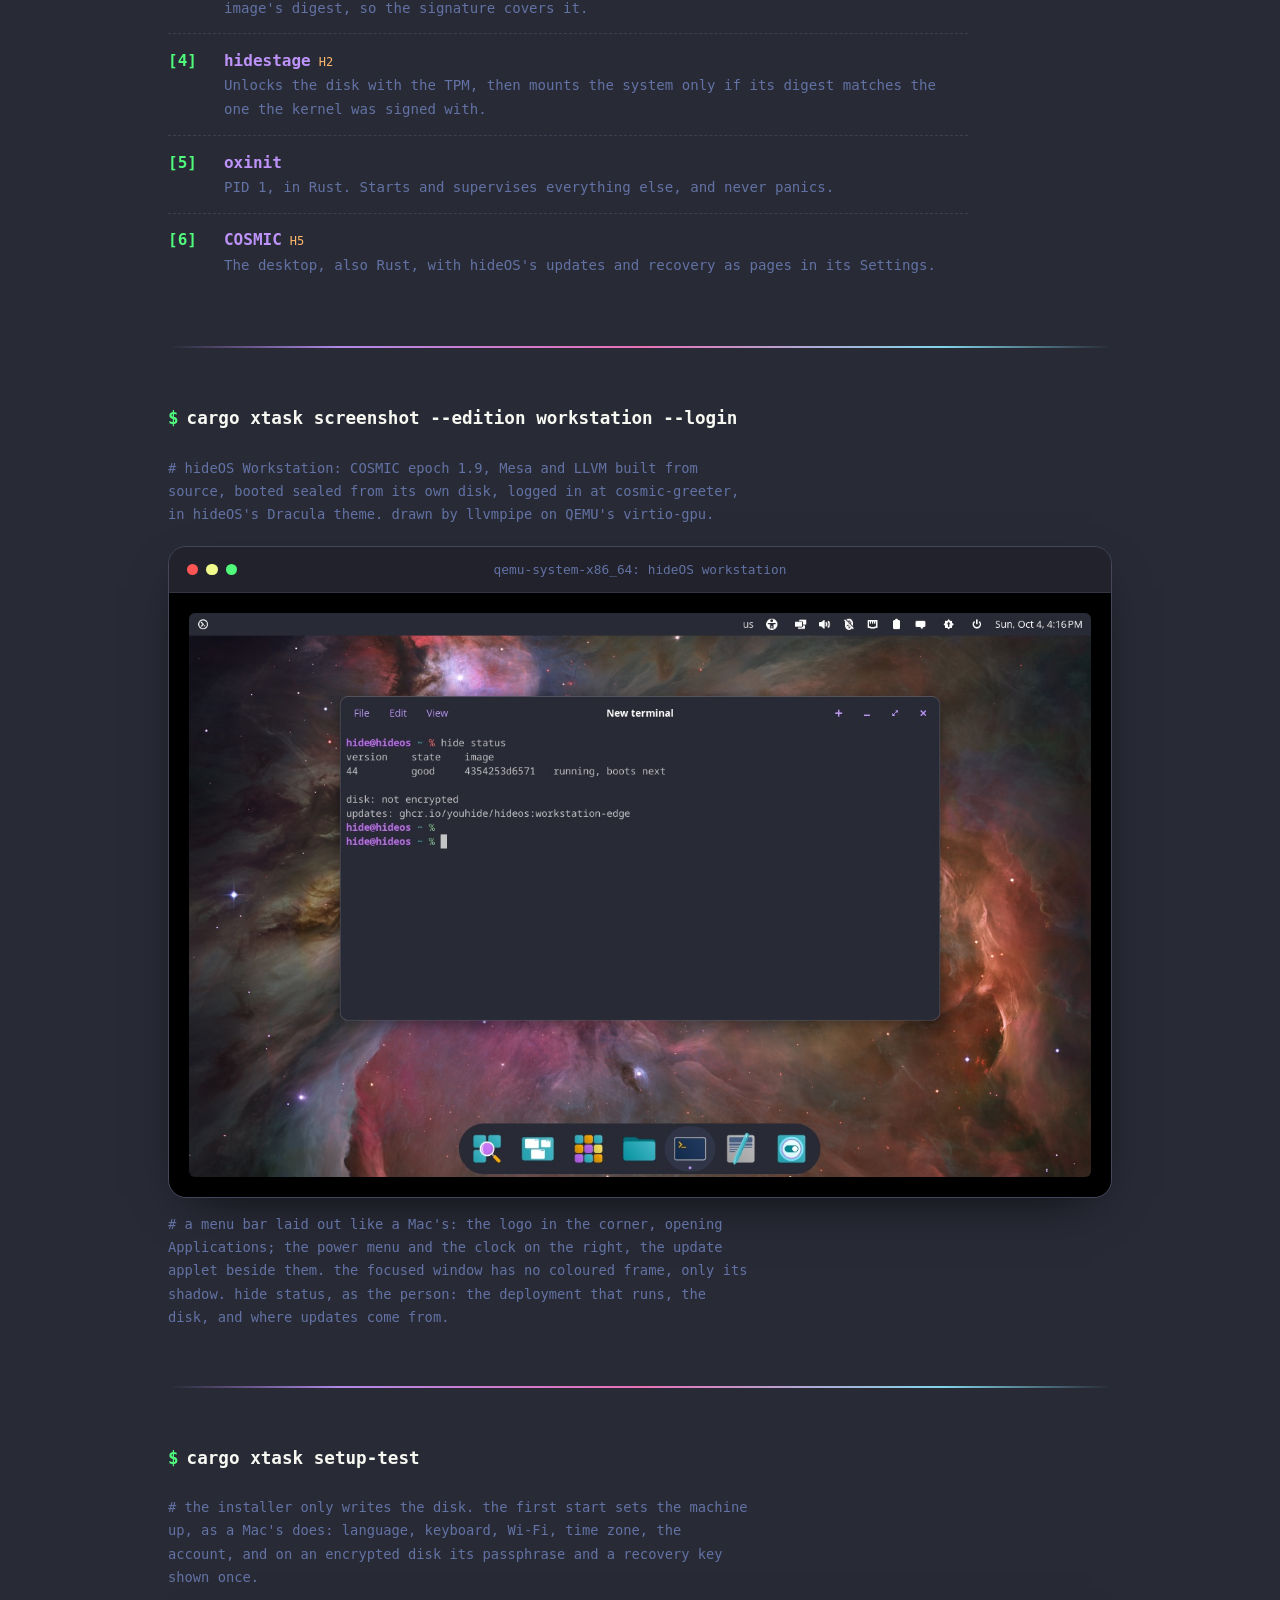
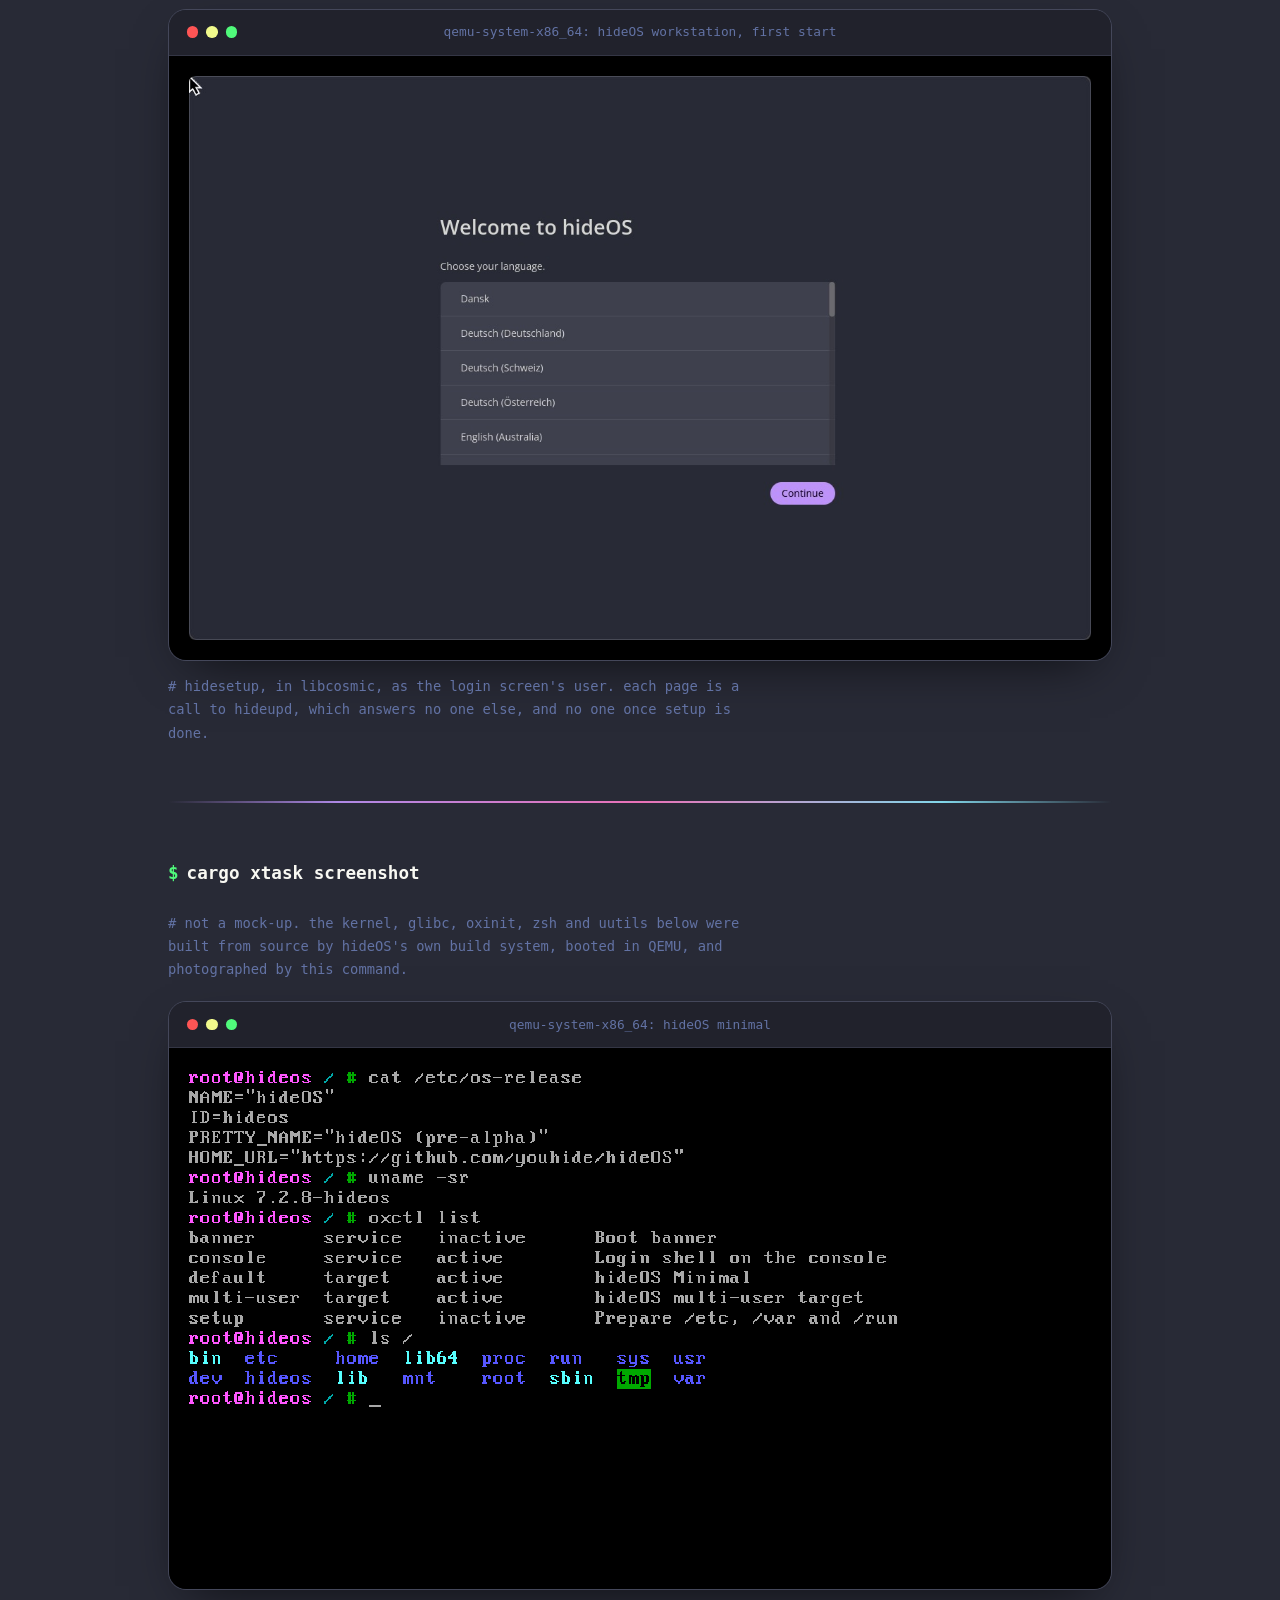
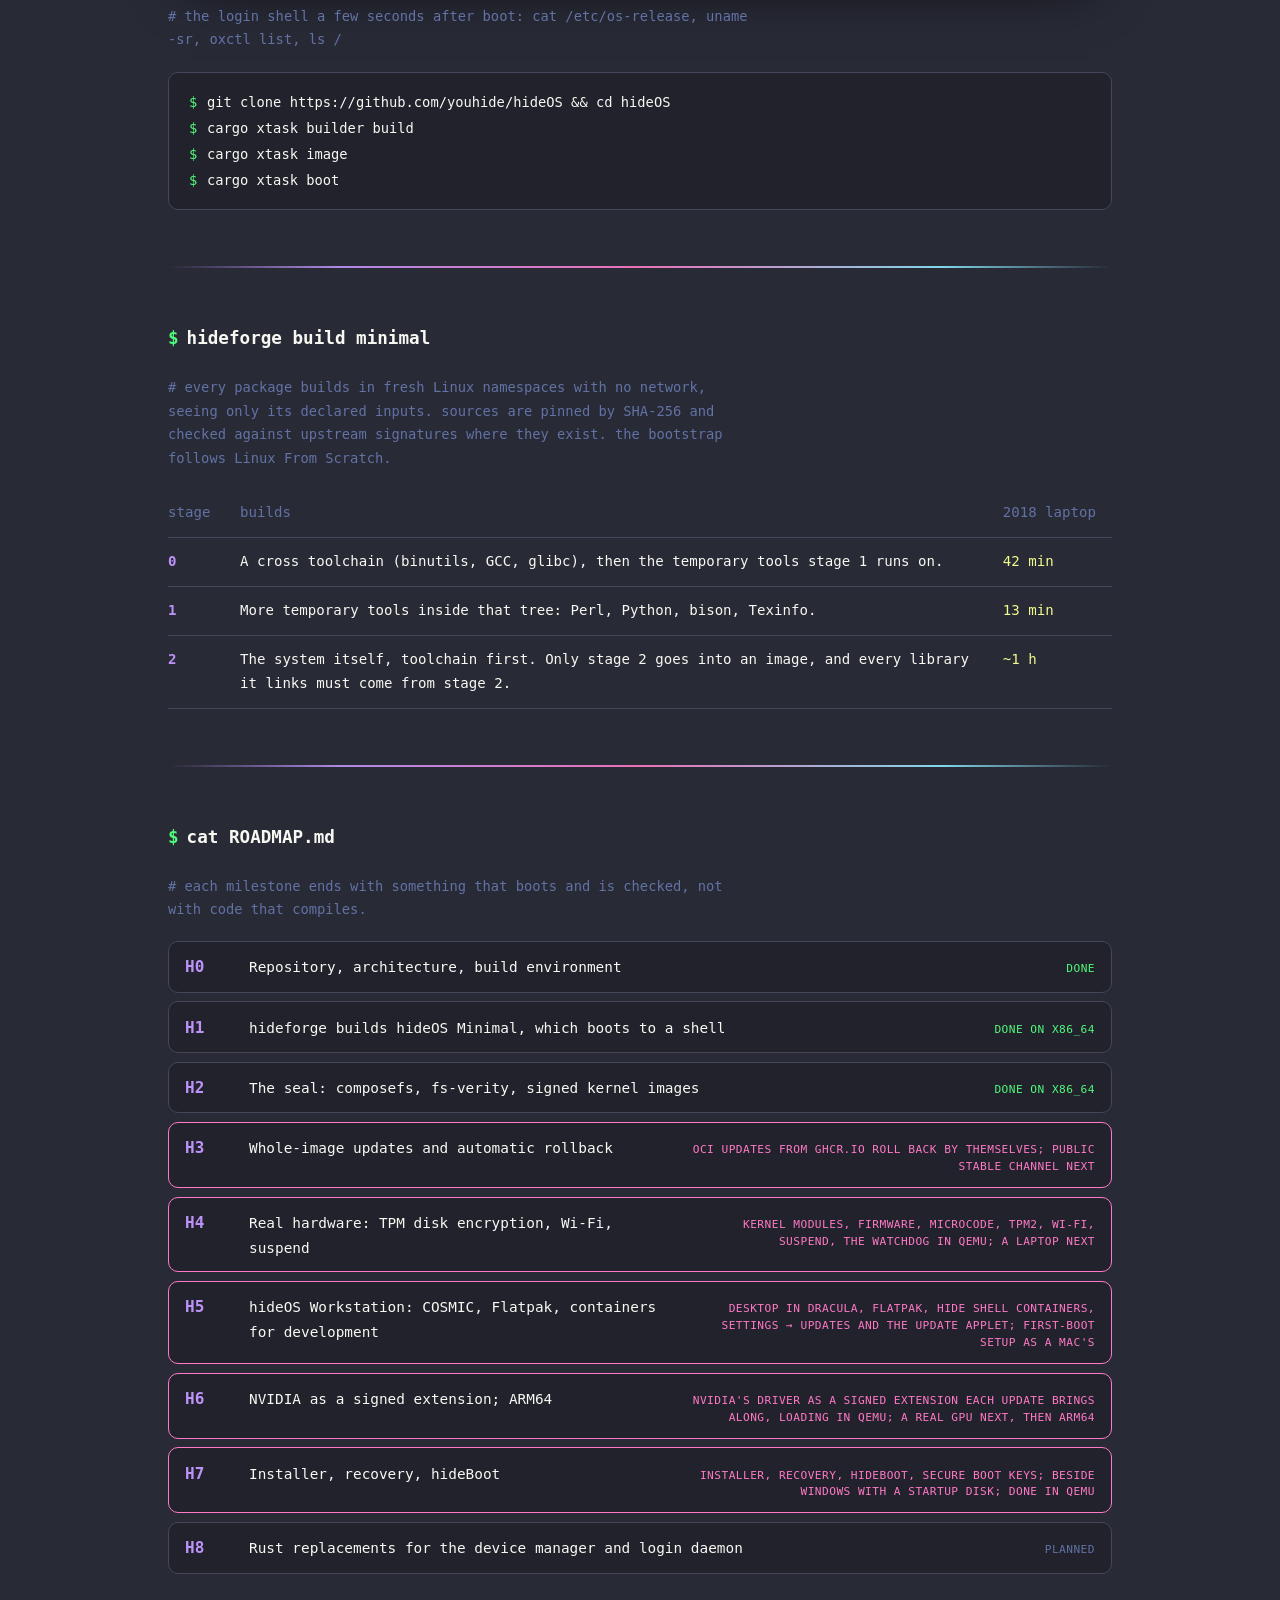
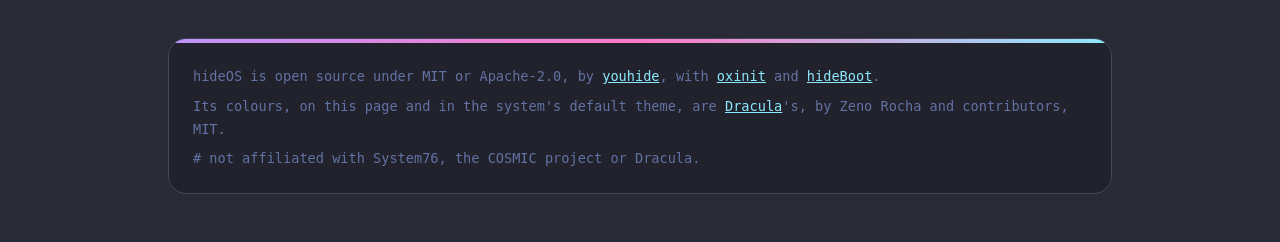
==== commit 7378c17b: "site: from b2024ec" ====
--- a/index.html
+++ b/index.html
@@ -116,7 +116,7 @@
         <h1 class="hero__name">hideOS<span class="cursor" aria-hidden="true">_</span></h1>
         <p class="hero__role">A Linux workstation that can't change under you.</p>
         <p class="hero__lead">Built from source and sealed: the whole system is one signed image, checked on every read. Updates replace it whole, and if one doesn't boot, the machine goes back by itself. Your files, settings and apps live outside it.</p>
-        <p class="hero__note"># pre-alpha: it builds itself from source, installs from its own installer, sets itself up at the first start and boots sealed in QEMU, Minimal to a shell and Workstation to the COSMIC desktop. not on real hardware yet.</p>
+        <p class="hero__note"># pre-alpha: it builds itself from source, installs from its own installer, sets itself up at the first start, installs beside Windows and boots sealed in QEMU, Minimal to a shell and Workstation to the COSMIC desktop. not on real hardware yet.</p>
         <div class="hero__actions">
           <a class="btn btn--primary" href="https://github.com/youhide/hideOS">Follow on GitHub</a>
           <a class="btn" href="https://github.com/youhide/hideOS/blob/main/ARCHITECTURE.md">Read the architecture</a>
@@ -267,9 +267,9 @@
       <li class="is-done"><span class="roadmap__id">H2</span><span class="roadmap__what">The seal: composefs, fs-verity, signed kernel images</span><span class="roadmap__state">done on x86_64</span></li>
       <li class="is-now"><span class="roadmap__id">H3</span><span class="roadmap__what">Whole-image updates and automatic rollback</span><span class="roadmap__state">OCI updates from ghcr.io roll back by themselves; public stable channel next</span></li>
       <li class="is-now"><span class="roadmap__id">H4</span><span class="roadmap__what">Real hardware: TPM disk encryption, Wi-Fi, suspend</span><span class="roadmap__state">kernel modules, firmware, microcode, TPM2, Wi-Fi, suspend, the watchdog in QEMU; a laptop next</span></li>
-      <li class="is-now"><span class="roadmap__id">H5</span><span class="roadmap__what">hideOS Workstation: COSMIC, Flatpak, containers for development</span><span class="roadmap__state">desktop in Dracula, Flatpak, hide shell containers, Settings → Updates and the update applet; first-boot setup as a Mac's; NVIDIA next</span></li>
-      <li class="is-now"><span class="roadmap__id">H6</span><span class="roadmap__what">NVIDIA as a signed extension; ARM64</span><span class="roadmap__state">signed system extensions merge; NVIDIA next</span></li>
-      <li class="is-now"><span class="roadmap__id">H7</span><span class="roadmap__what">Installer, recovery, hideBoot</span><span class="roadmap__state">installer, recovery, hideBoot and hideOS's own Secure Boot keys; done in QEMU</span></li>
+      <li class="is-now"><span class="roadmap__id">H5</span><span class="roadmap__what">hideOS Workstation: COSMIC, Flatpak, containers for development</span><span class="roadmap__state">desktop in Dracula, Flatpak, hide shell containers, Settings → Updates and the update applet; first-boot setup as a Mac's</span></li>
+      <li class="is-now"><span class="roadmap__id">H6</span><span class="roadmap__what">NVIDIA as a signed extension; ARM64</span><span class="roadmap__state">NVIDIA's driver as a signed extension each update brings along, loading in QEMU; a real GPU next, then ARM64</span></li>
+      <li class="is-now"><span class="roadmap__id">H7</span><span class="roadmap__what">Installer, recovery, hideBoot</span><span class="roadmap__state">installer, recovery, hideBoot, Secure Boot keys; beside Windows with a Startup Disk; done in QEMU</span></li>
       <li><span class="roadmap__id">H8</span><span class="roadmap__what">Rust replacements for the device manager and login daemon</span><span class="roadmap__state">planned</span></li>
     </ol>
   </section>
--- a/style.css
+++ b/style.css
@@ -227,12 +227,14 @@
 /* roadmap */
 .roadmap { list-style: none; padding: 0; display: grid; gap: .55rem; }
 .roadmap li {
-  display: grid; grid-template-columns: 3rem minmax(0, 1fr) auto; gap: 1rem; align-items: baseline;
+  /* The state wraps within 45% of the card rather than growing to its
+     whole length: an `auto` column took the title's room, down to a letter. */
+  display: grid; grid-template-columns: 3rem minmax(12rem, 1fr) fit-content(45%); gap: 1rem; align-items: baseline;
   padding: .7rem 1rem; background: var(--bg-alt); border: 1px solid var(--line); border-radius: 10px;
 }
 .roadmap__id { color: var(--purple); font-weight: 700; }
 .roadmap__what { font-size: .9rem; }
-.roadmap__state { font-size: .7rem; letter-spacing: .04em; text-transform: uppercase; color: var(--muted); }
+.roadmap__state { font-size: .7rem; letter-spacing: .04em; text-transform: uppercase; color: var(--muted); text-align: right; line-height: 1.5; }
 .roadmap li.is-done .roadmap__state { color: var(--green); }
 .roadmap li.is-now { border-color: var(--pink); }
 .roadmap li.is-now .roadmap__state { color: var(--pink); }
@@ -338,7 +340,7 @@
   .term__body { flex-direction: column; align-items: flex-start; padding: 1.75rem 1.25rem 2rem; }
   .seal-wrap { align-self: center; }
   .roadmap li { grid-template-columns: 2.6rem minmax(0, 1fr); }
-  .roadmap__state { grid-column: 2; }
+  .roadmap__state { grid-column: 2; text-align: left; }
   .wiki { grid-template-columns: minmax(0, 1fr); gap: 1.5rem; padding-top: 1.5rem; }
   .wiki__toc--side { display: none; }
   .wiki__toc--compact { display: block; }
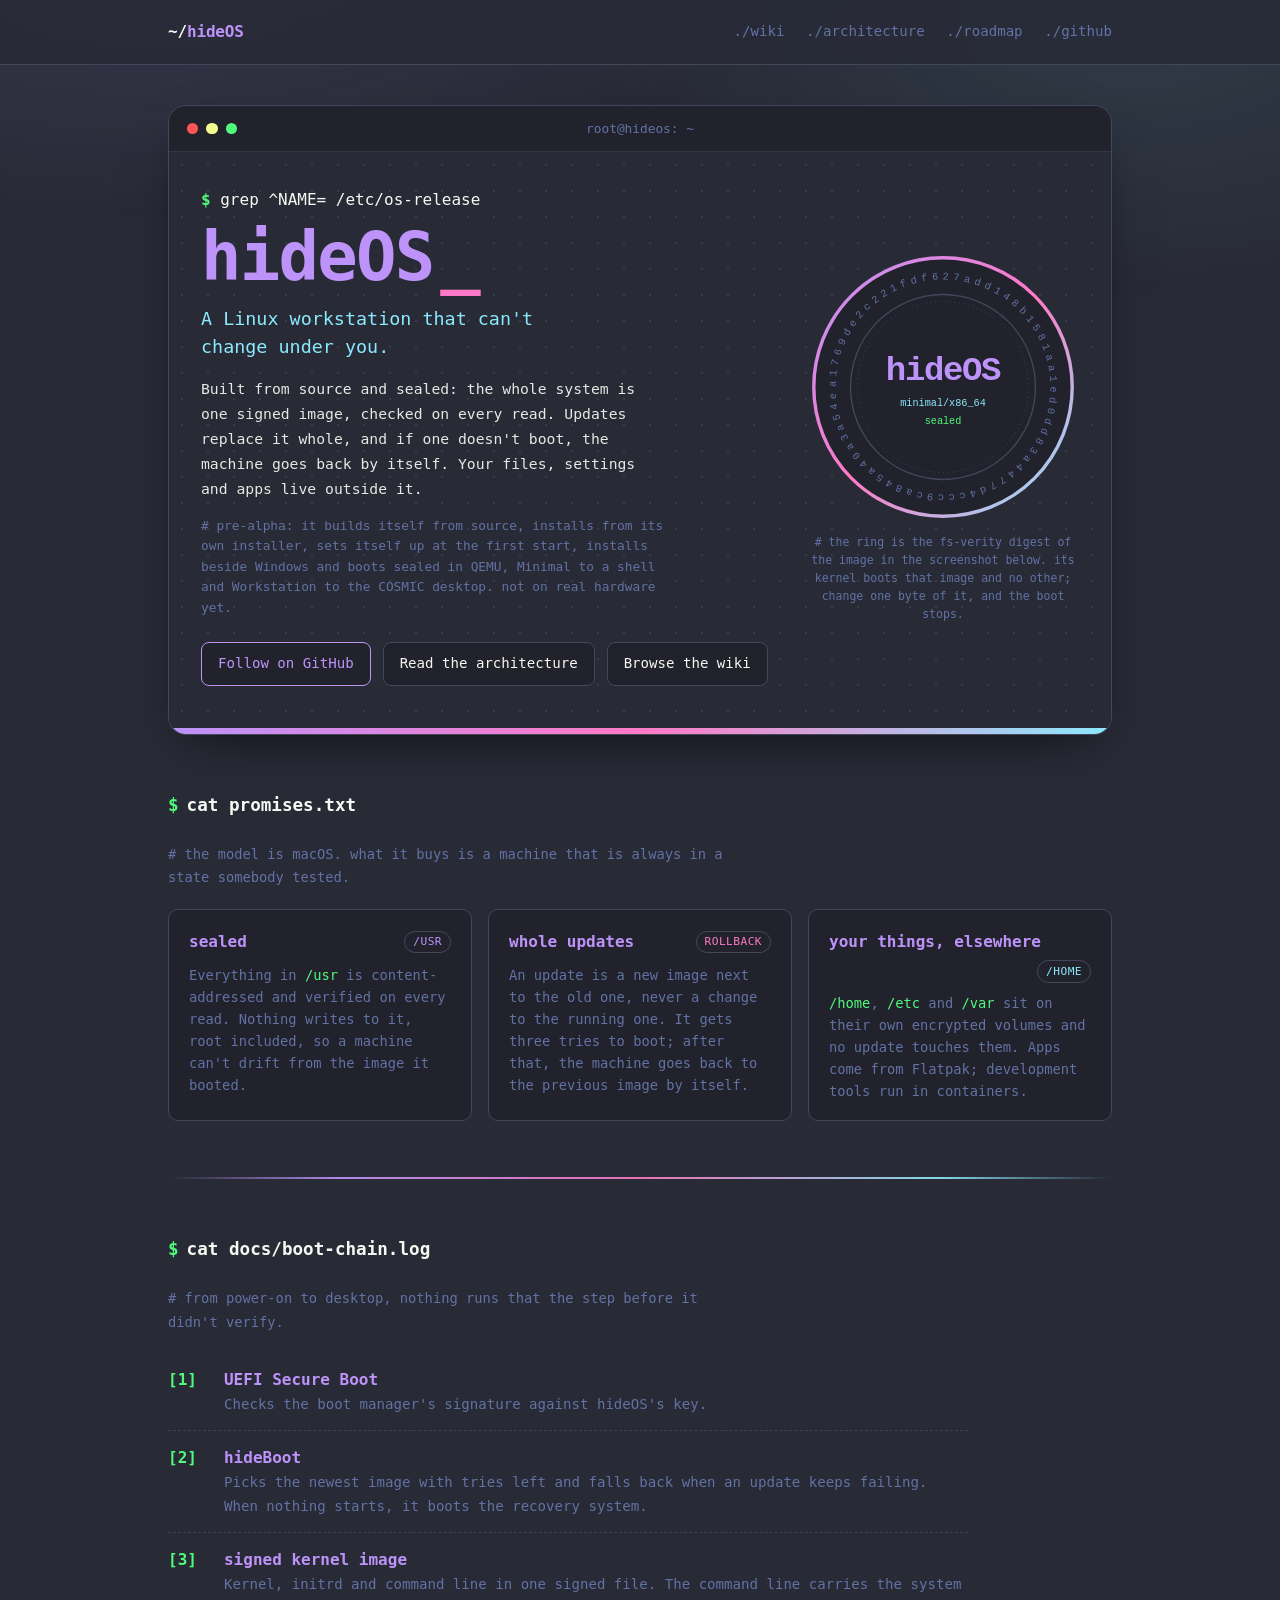
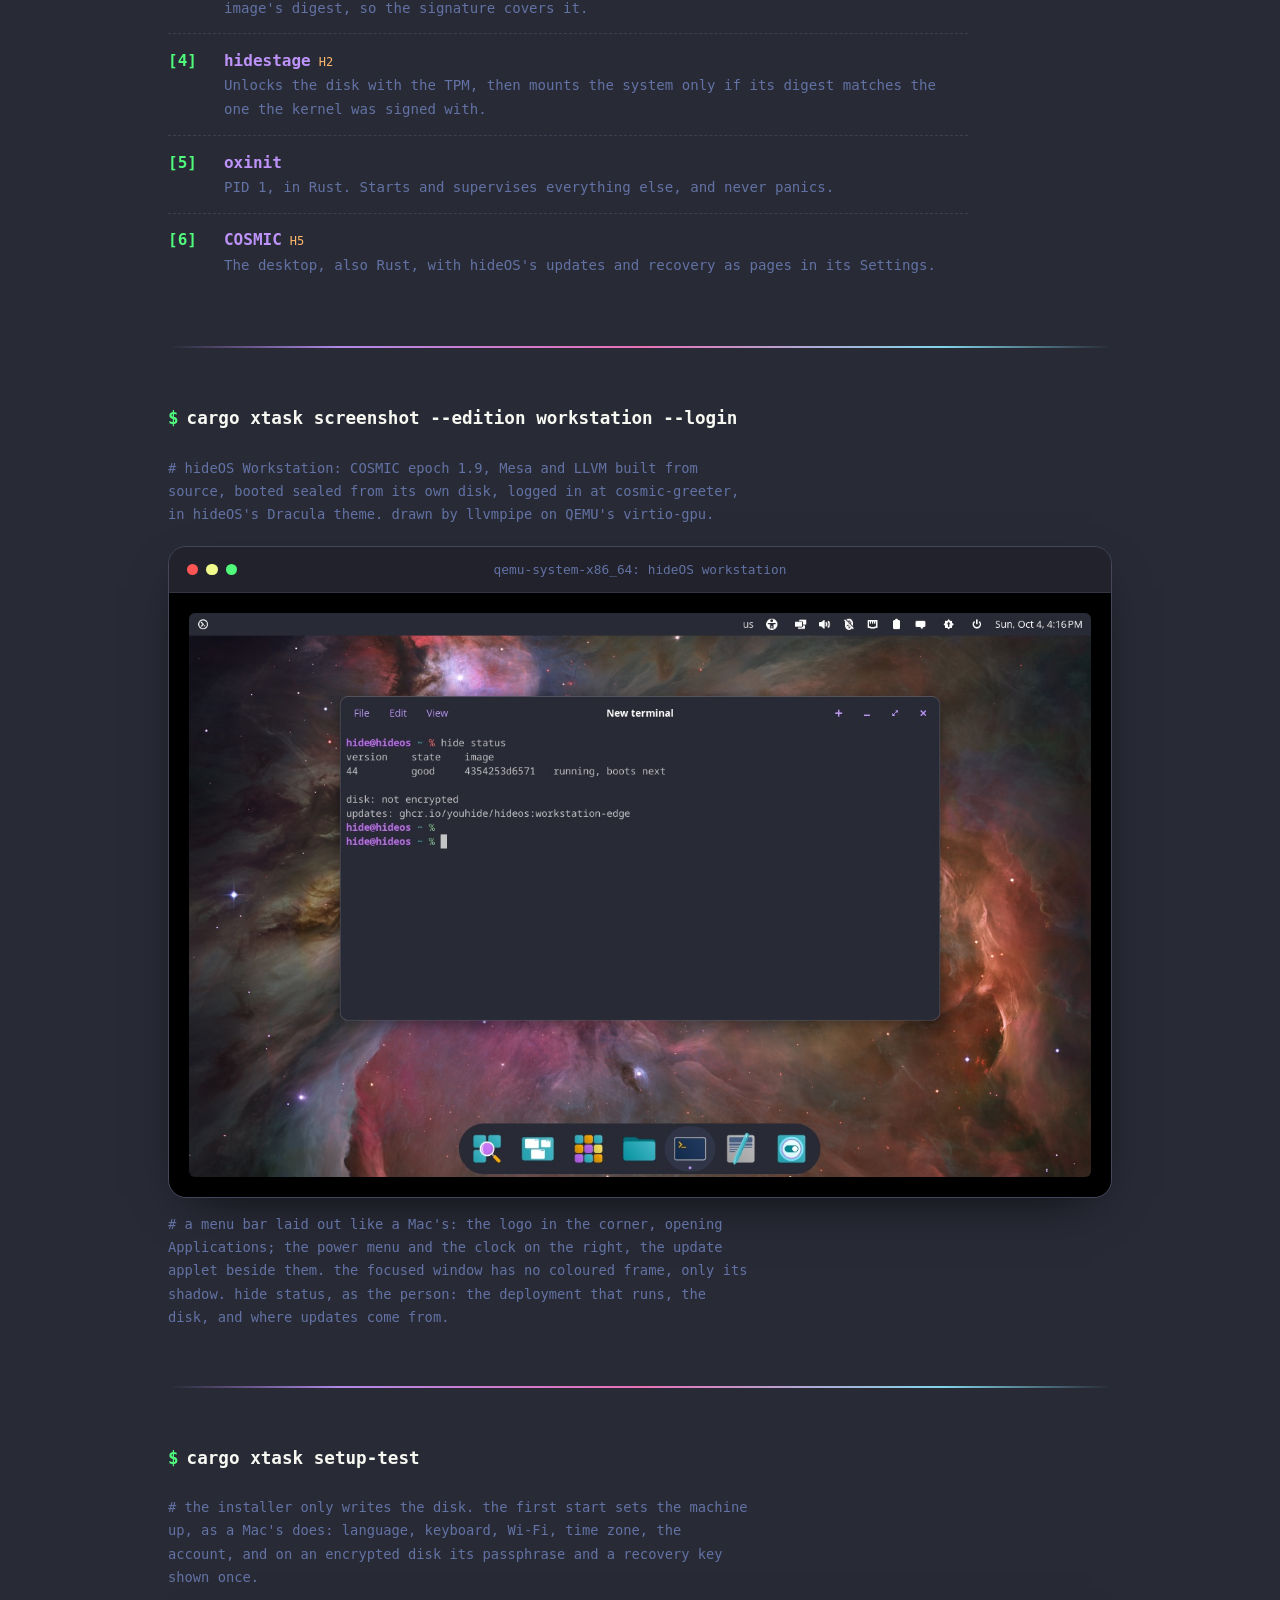
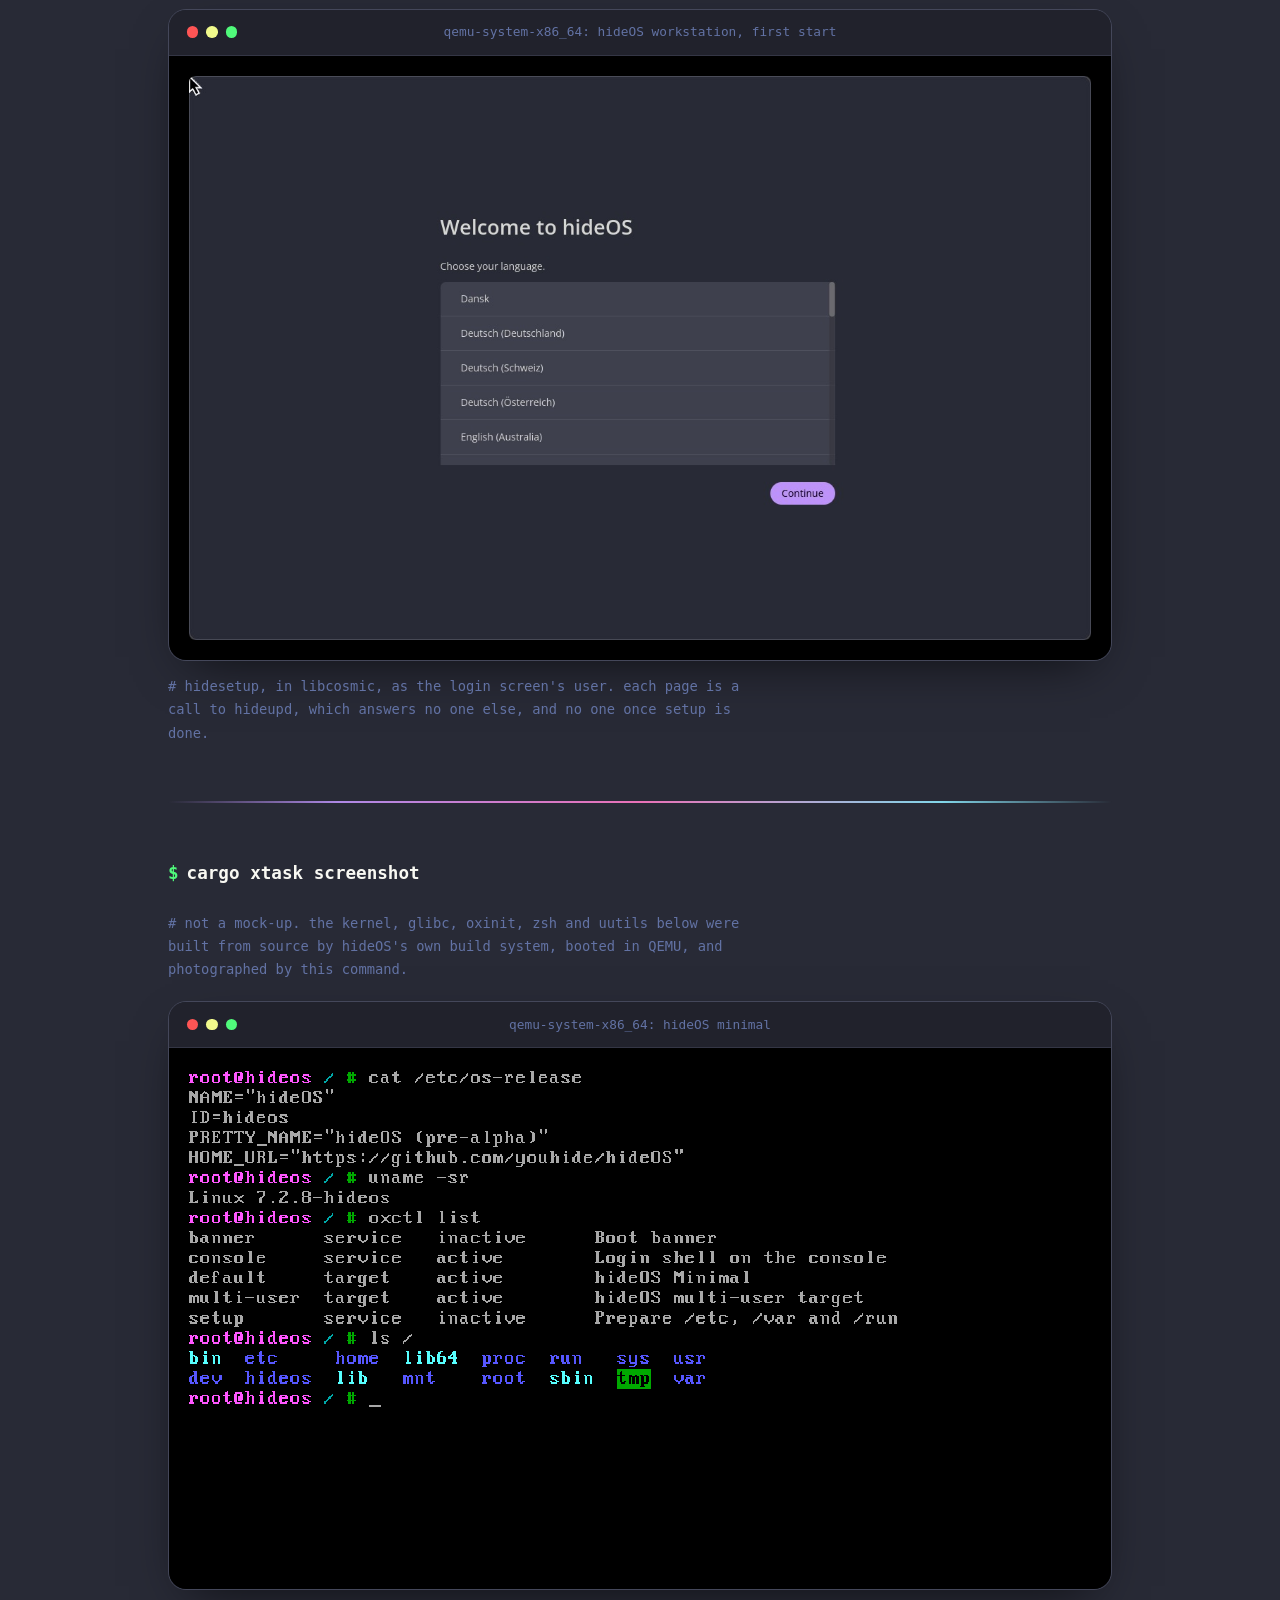
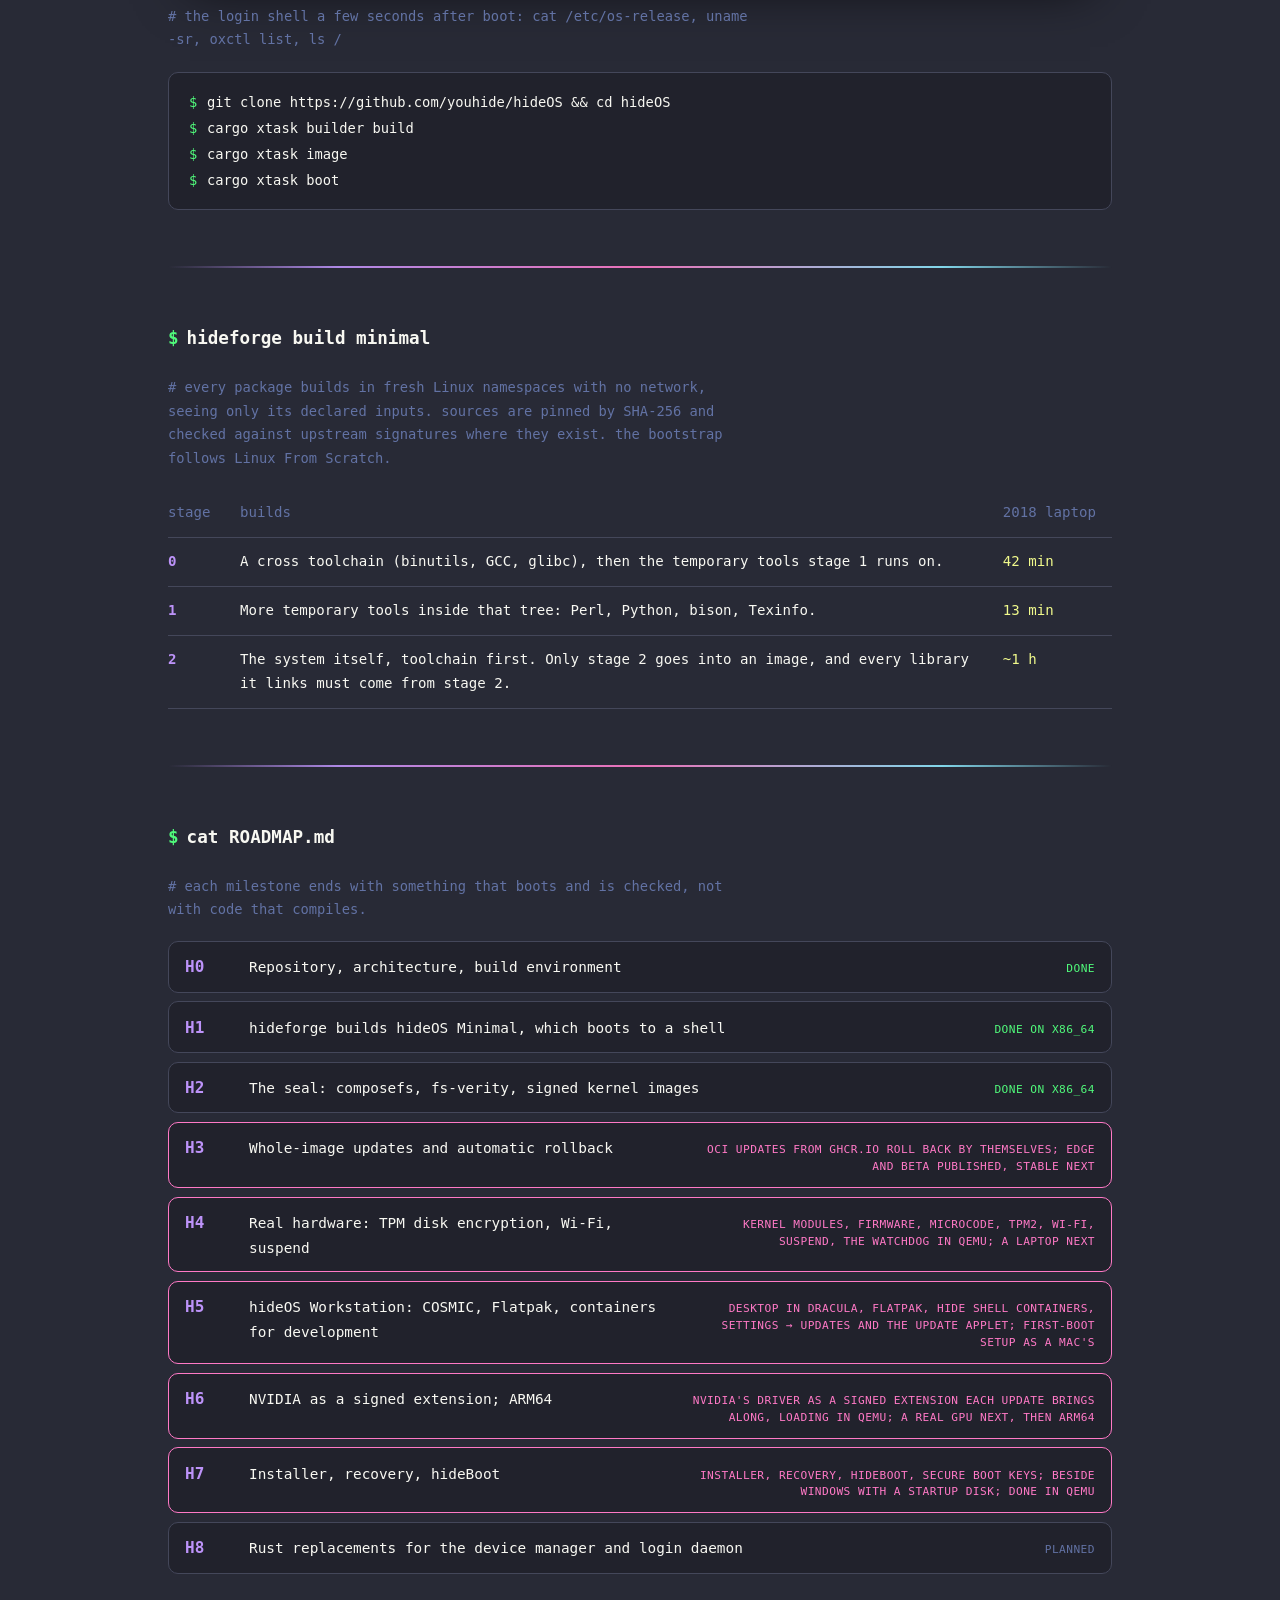
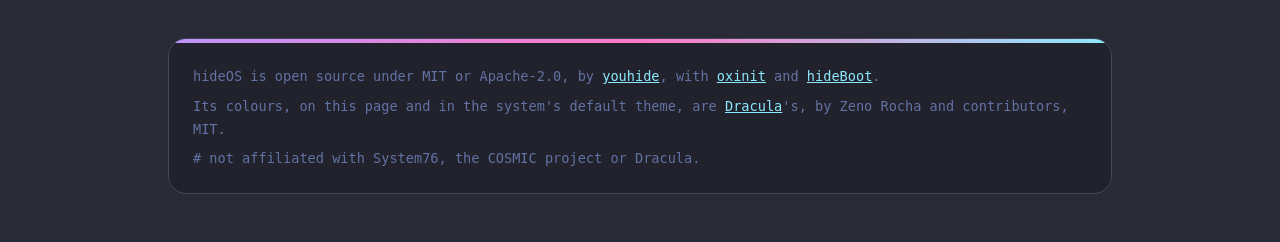
==== commit 8f02736d: "site: from b3e444d" ====
--- a/index.html
+++ b/index.html
@@ -265,7 +265,7 @@
       <li class="is-done"><span class="roadmap__id">H0</span><span class="roadmap__what">Repository, architecture, build environment</span><span class="roadmap__state">done</span></li>
       <li class="is-done"><span class="roadmap__id">H1</span><span class="roadmap__what">hideforge builds hideOS Minimal, which boots to a shell</span><span class="roadmap__state">done on x86_64</span></li>
       <li class="is-done"><span class="roadmap__id">H2</span><span class="roadmap__what">The seal: composefs, fs-verity, signed kernel images</span><span class="roadmap__state">done on x86_64</span></li>
-      <li class="is-now"><span class="roadmap__id">H3</span><span class="roadmap__what">Whole-image updates and automatic rollback</span><span class="roadmap__state">OCI updates from ghcr.io roll back by themselves; public stable channel next</span></li>
+      <li class="is-now"><span class="roadmap__id">H3</span><span class="roadmap__what">Whole-image updates and automatic rollback</span><span class="roadmap__state">OCI updates from ghcr.io roll back by themselves; edge and beta published, stable next</span></li>
       <li class="is-now"><span class="roadmap__id">H4</span><span class="roadmap__what">Real hardware: TPM disk encryption, Wi-Fi, suspend</span><span class="roadmap__state">kernel modules, firmware, microcode, TPM2, Wi-Fi, suspend, the watchdog in QEMU; a laptop next</span></li>
       <li class="is-now"><span class="roadmap__id">H5</span><span class="roadmap__what">hideOS Workstation: COSMIC, Flatpak, containers for development</span><span class="roadmap__state">desktop in Dracula, Flatpak, hide shell containers, Settings → Updates and the update applet; first-boot setup as a Mac's</span></li>
       <li class="is-now"><span class="roadmap__id">H6</span><span class="roadmap__what">NVIDIA as a signed extension; ARM64</span><span class="roadmap__state">NVIDIA's driver as a signed extension each update brings along, loading in QEMU; a real GPU next, then ARM64</span></li>
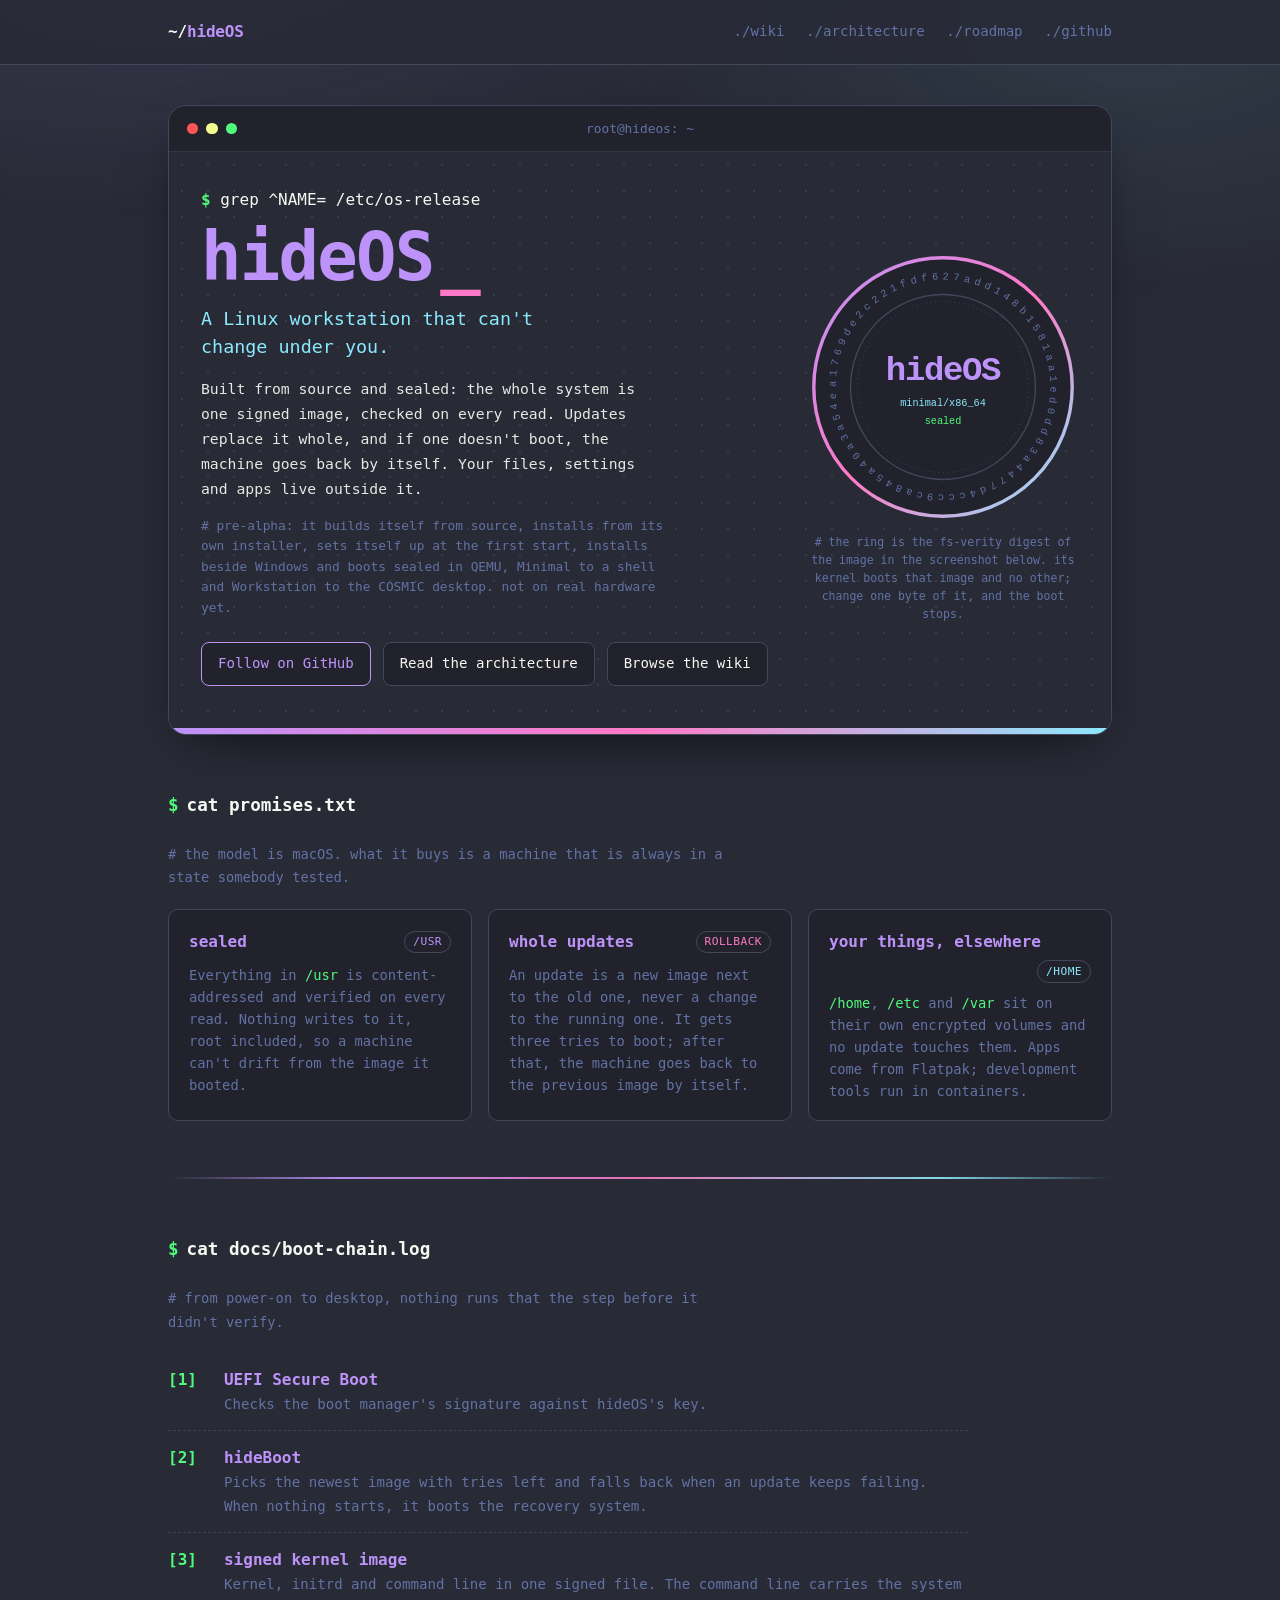
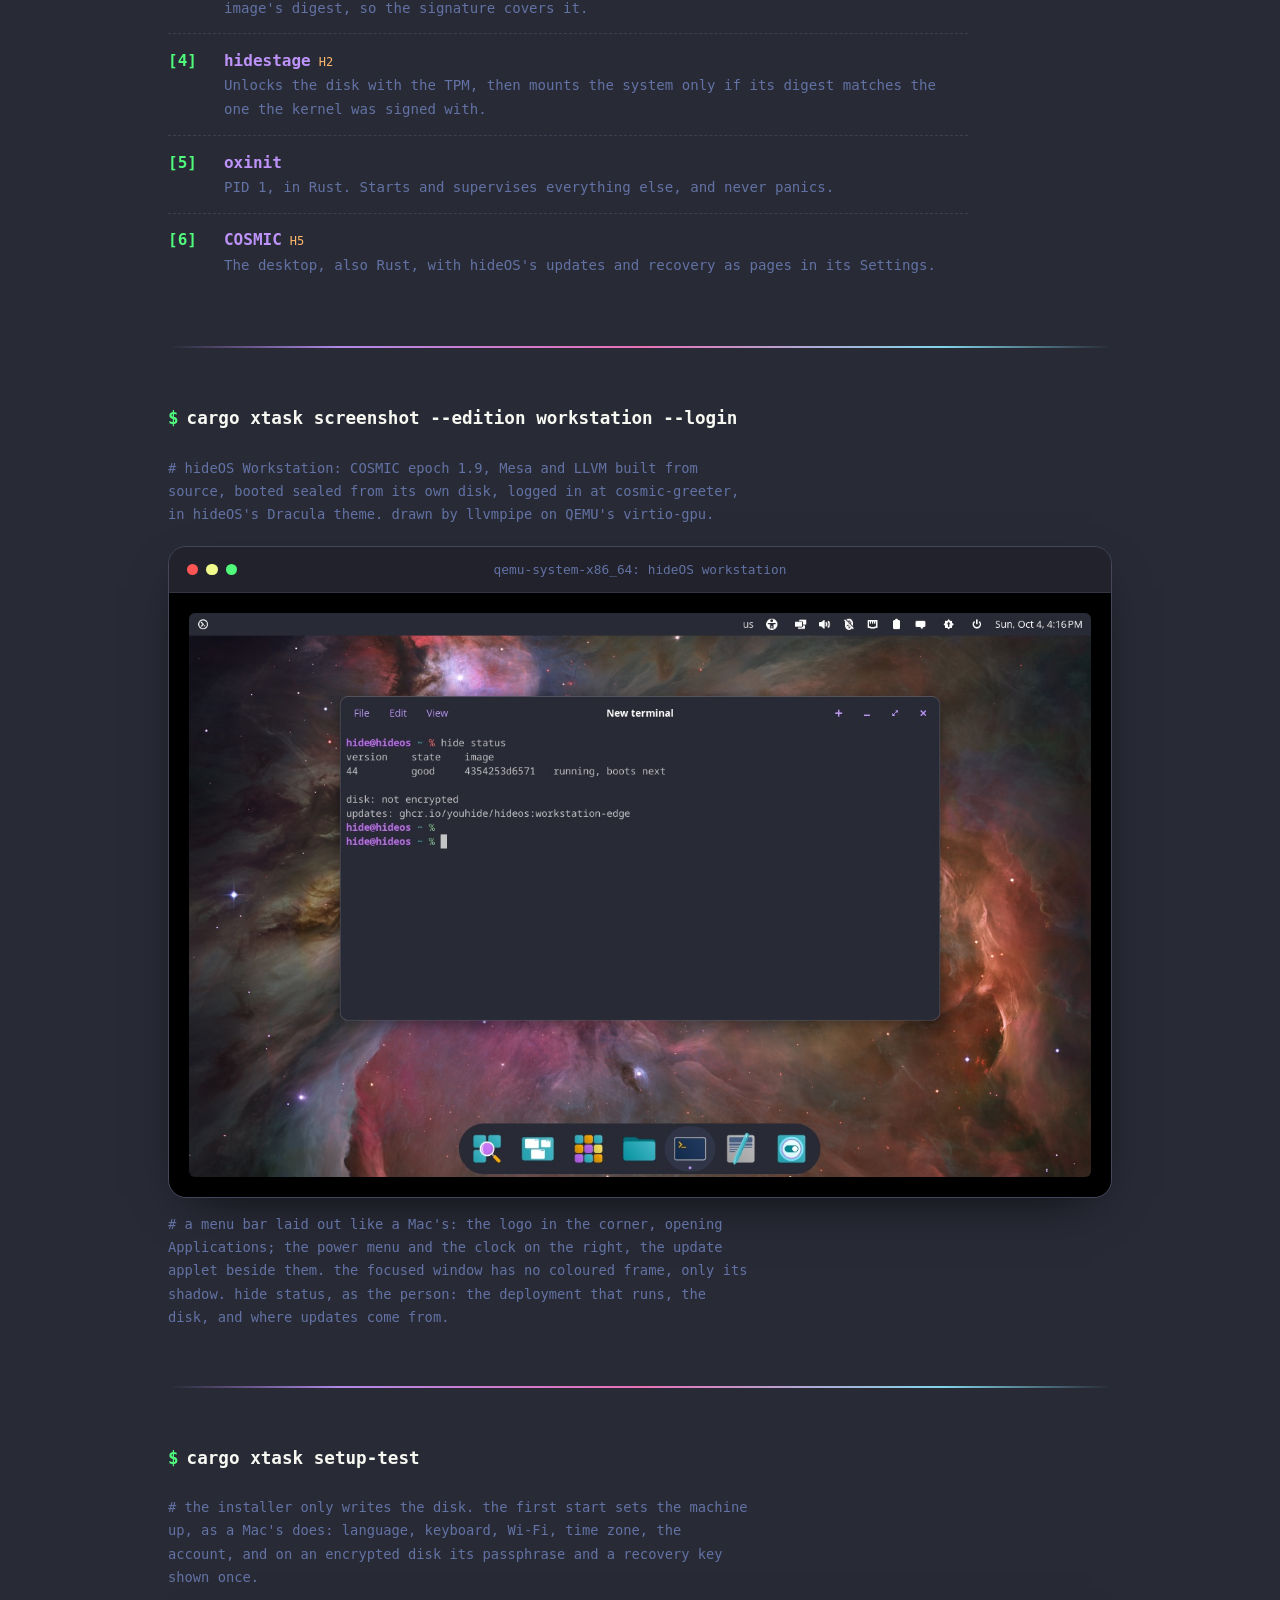
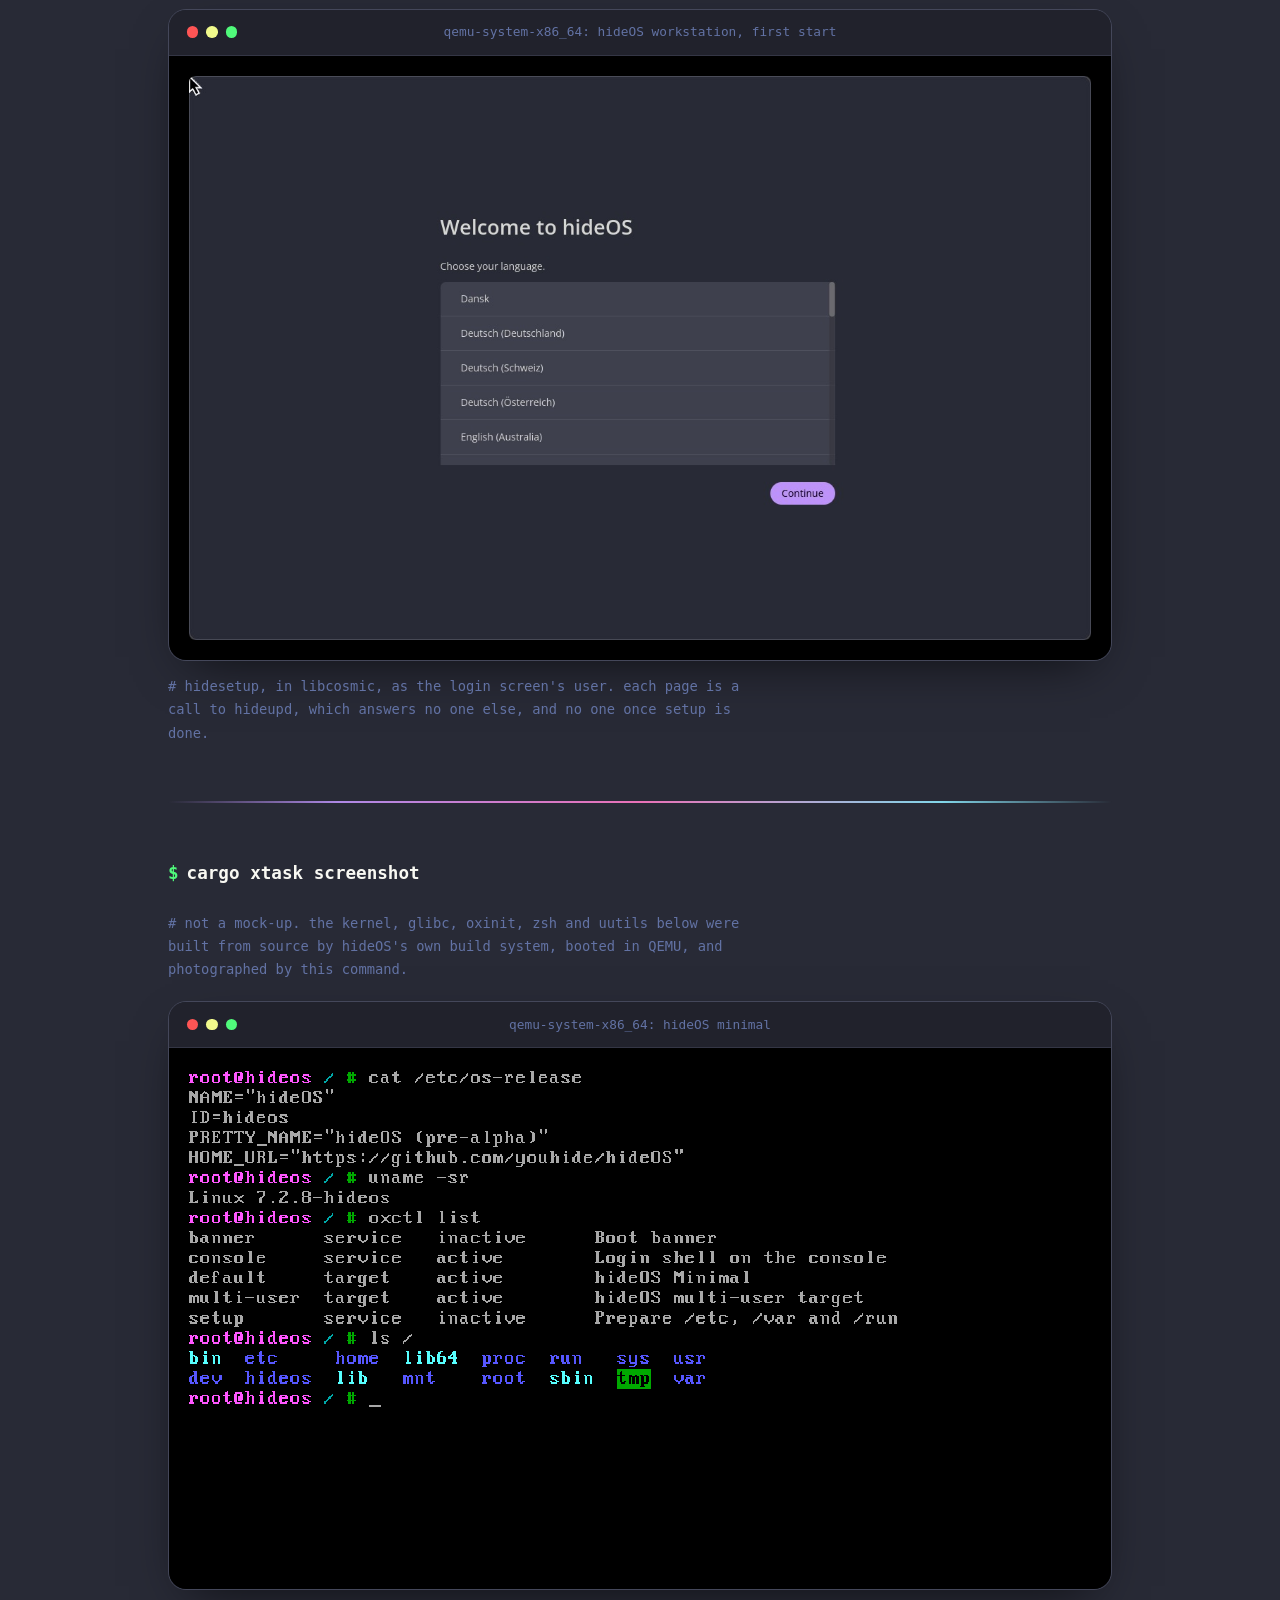
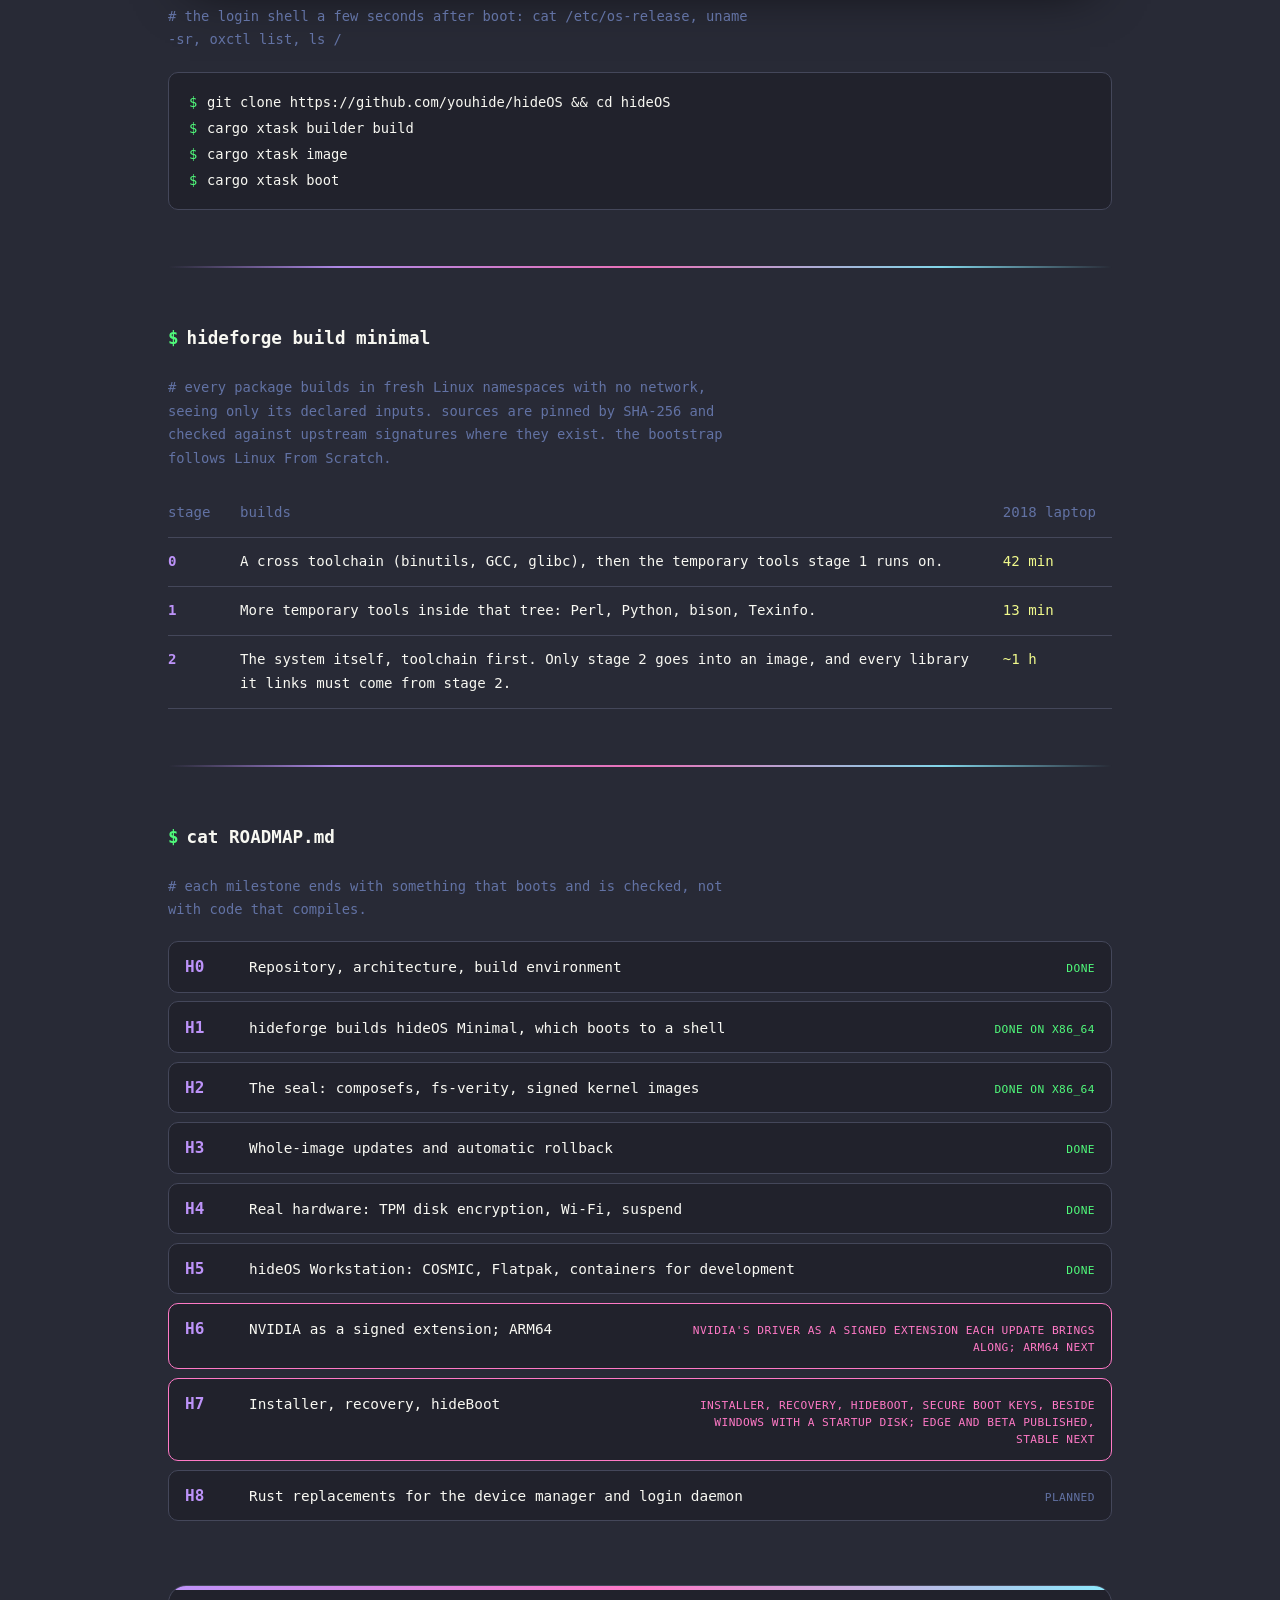
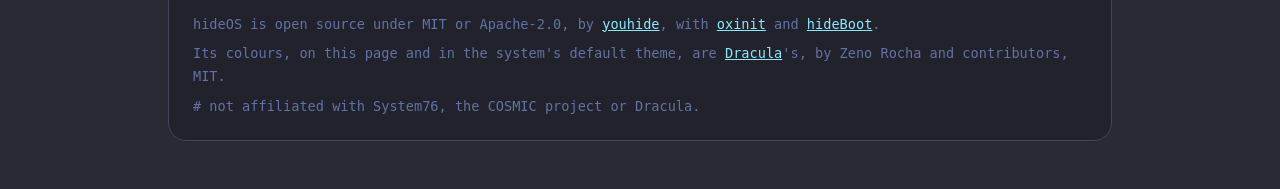
==== commit d08d2a92: "site: from 69a8221" ====
--- a/index.html
+++ b/index.html
@@ -265,11 +265,11 @@
       <li class="is-done"><span class="roadmap__id">H0</span><span class="roadmap__what">Repository, architecture, build environment</span><span class="roadmap__state">done</span></li>
       <li class="is-done"><span class="roadmap__id">H1</span><span class="roadmap__what">hideforge builds hideOS Minimal, which boots to a shell</span><span class="roadmap__state">done on x86_64</span></li>
       <li class="is-done"><span class="roadmap__id">H2</span><span class="roadmap__what">The seal: composefs, fs-verity, signed kernel images</span><span class="roadmap__state">done on x86_64</span></li>
-      <li class="is-now"><span class="roadmap__id">H3</span><span class="roadmap__what">Whole-image updates and automatic rollback</span><span class="roadmap__state">OCI updates from ghcr.io roll back by themselves; edge and beta published, stable next</span></li>
-      <li class="is-now"><span class="roadmap__id">H4</span><span class="roadmap__what">Real hardware: TPM disk encryption, Wi-Fi, suspend</span><span class="roadmap__state">kernel modules, firmware, microcode, TPM2, Wi-Fi, suspend, the watchdog in QEMU; a laptop next</span></li>
-      <li class="is-now"><span class="roadmap__id">H5</span><span class="roadmap__what">hideOS Workstation: COSMIC, Flatpak, containers for development</span><span class="roadmap__state">desktop in Dracula, Flatpak, hide shell containers, Settings → Updates and the update applet; first-boot setup as a Mac's</span></li>
-      <li class="is-now"><span class="roadmap__id">H6</span><span class="roadmap__what">NVIDIA as a signed extension; ARM64</span><span class="roadmap__state">NVIDIA's driver as a signed extension each update brings along, loading in QEMU; a real GPU next, then ARM64</span></li>
-      <li class="is-now"><span class="roadmap__id">H7</span><span class="roadmap__what">Installer, recovery, hideBoot</span><span class="roadmap__state">installer, recovery, hideBoot, Secure Boot keys; beside Windows with a Startup Disk; done in QEMU</span></li>
+      <li class="is-done"><span class="roadmap__id">H3</span><span class="roadmap__what">Whole-image updates and automatic rollback</span><span class="roadmap__state">done</span></li>
+      <li class="is-done"><span class="roadmap__id">H4</span><span class="roadmap__what">Real hardware: TPM disk encryption, Wi-Fi, suspend</span><span class="roadmap__state">done</span></li>
+      <li class="is-done"><span class="roadmap__id">H5</span><span class="roadmap__what">hideOS Workstation: COSMIC, Flatpak, containers for development</span><span class="roadmap__state">done</span></li>
+      <li class="is-now"><span class="roadmap__id">H6</span><span class="roadmap__what">NVIDIA as a signed extension; ARM64</span><span class="roadmap__state">NVIDIA's driver as a signed extension each update brings along; ARM64 next</span></li>
+      <li class="is-now"><span class="roadmap__id">H7</span><span class="roadmap__what">Installer, recovery, hideBoot</span><span class="roadmap__state">installer, recovery, hideBoot, Secure Boot keys, beside Windows with a Startup Disk; edge and beta published, stable next</span></li>
       <li><span class="roadmap__id">H8</span><span class="roadmap__what">Rust replacements for the device manager and login daemon</span><span class="roadmap__state">planned</span></li>
     </ol>
   </section>
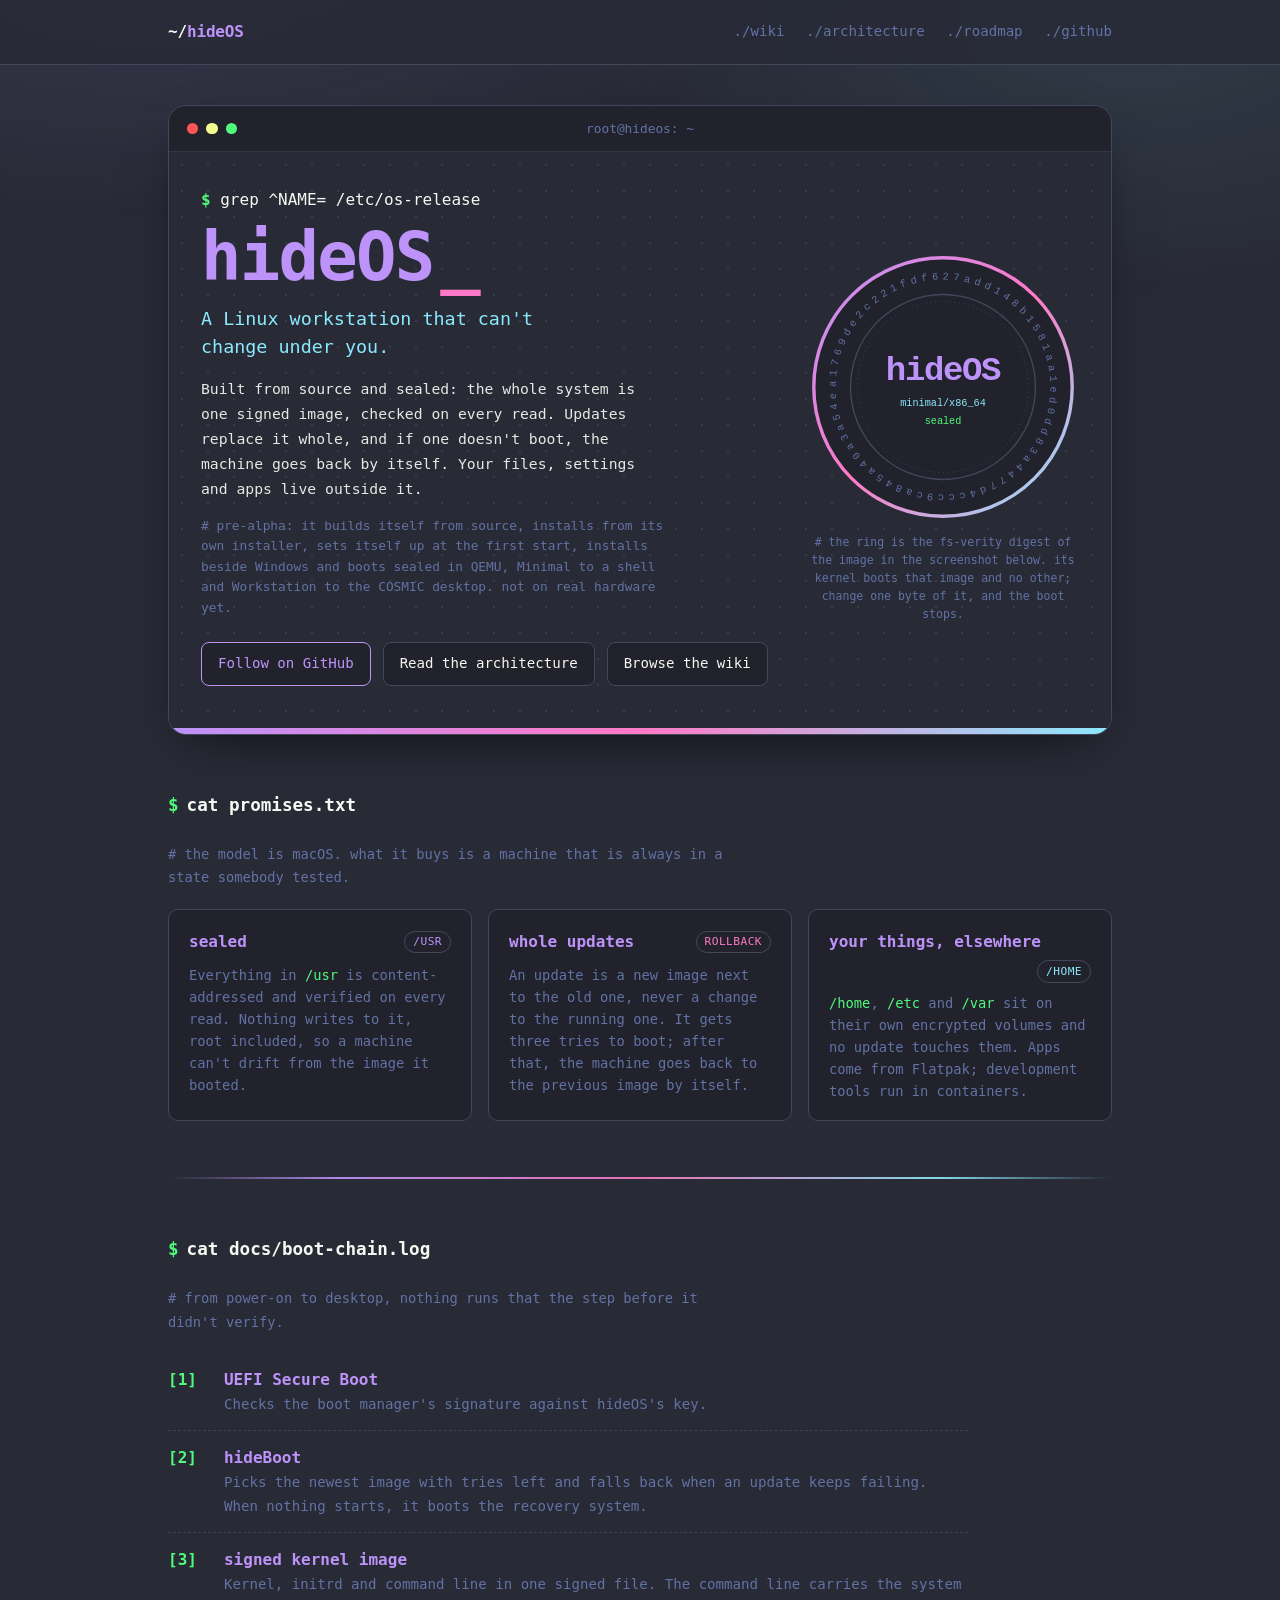
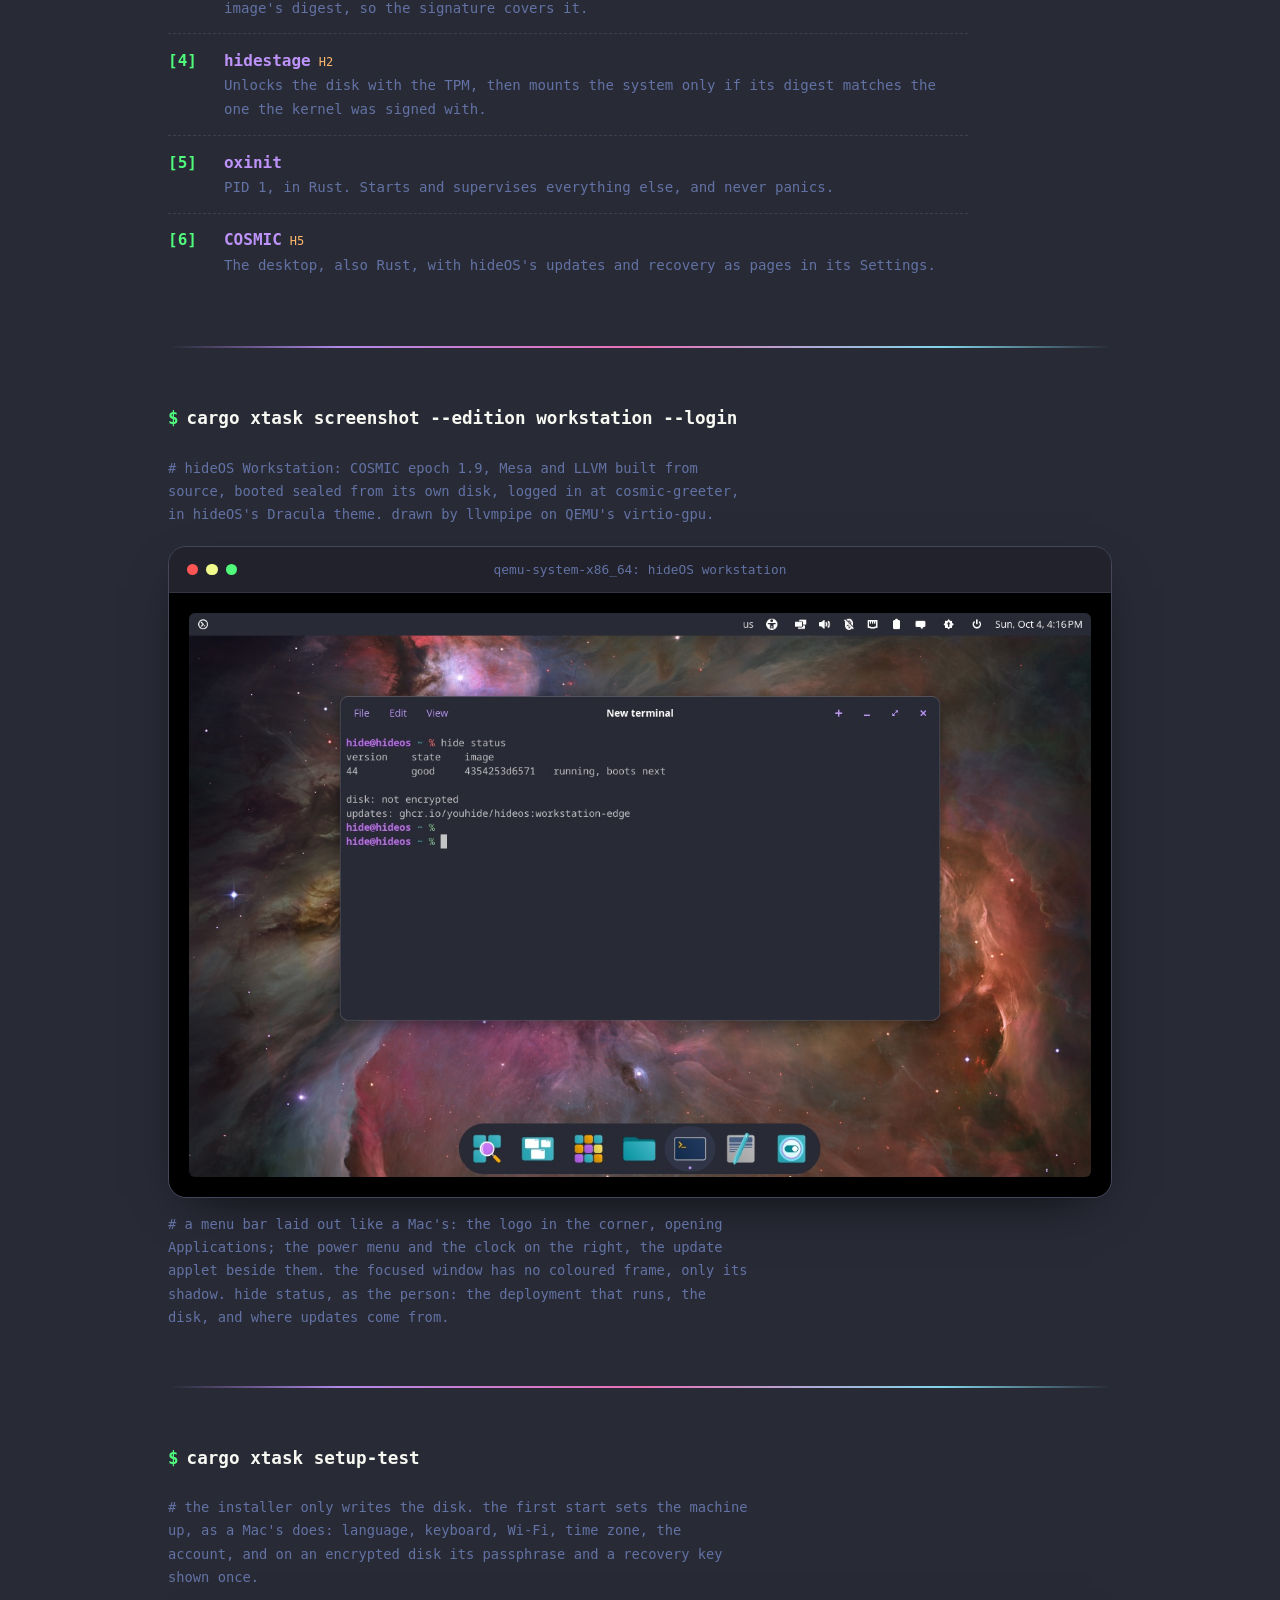
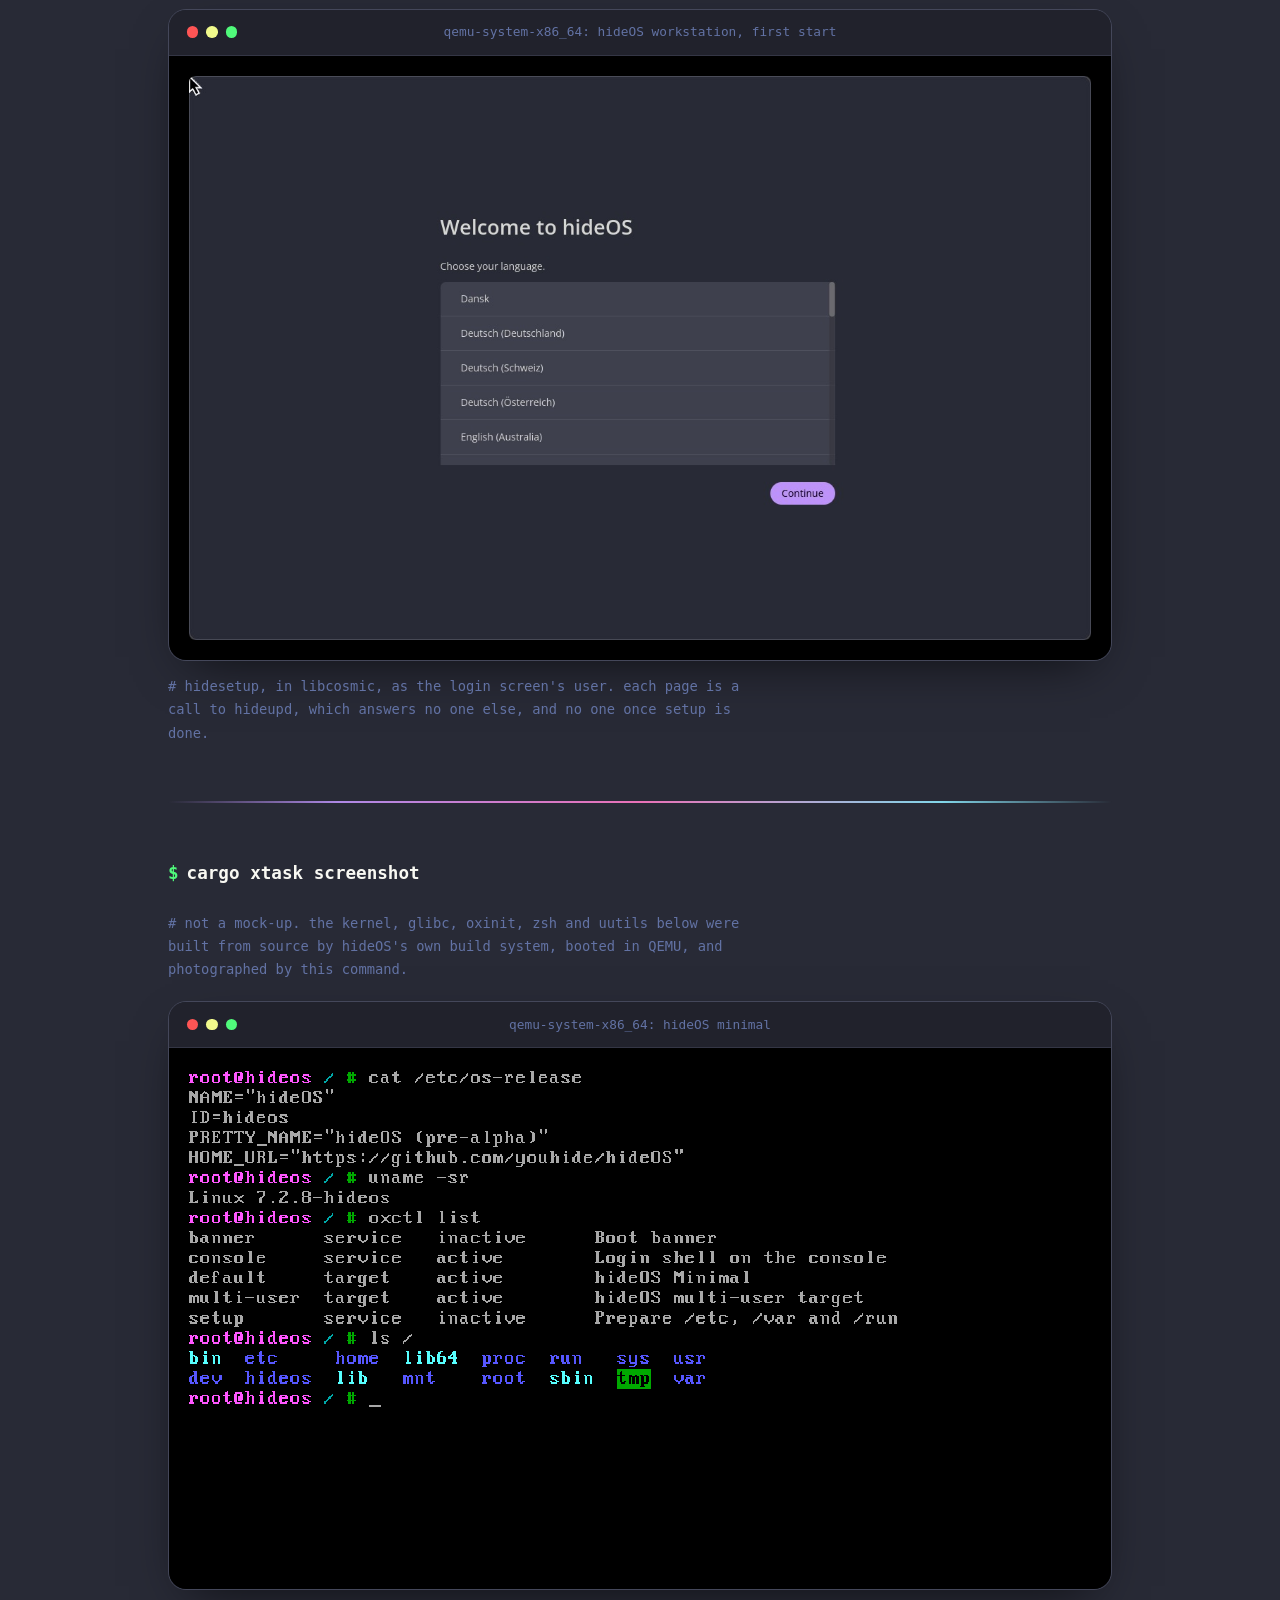
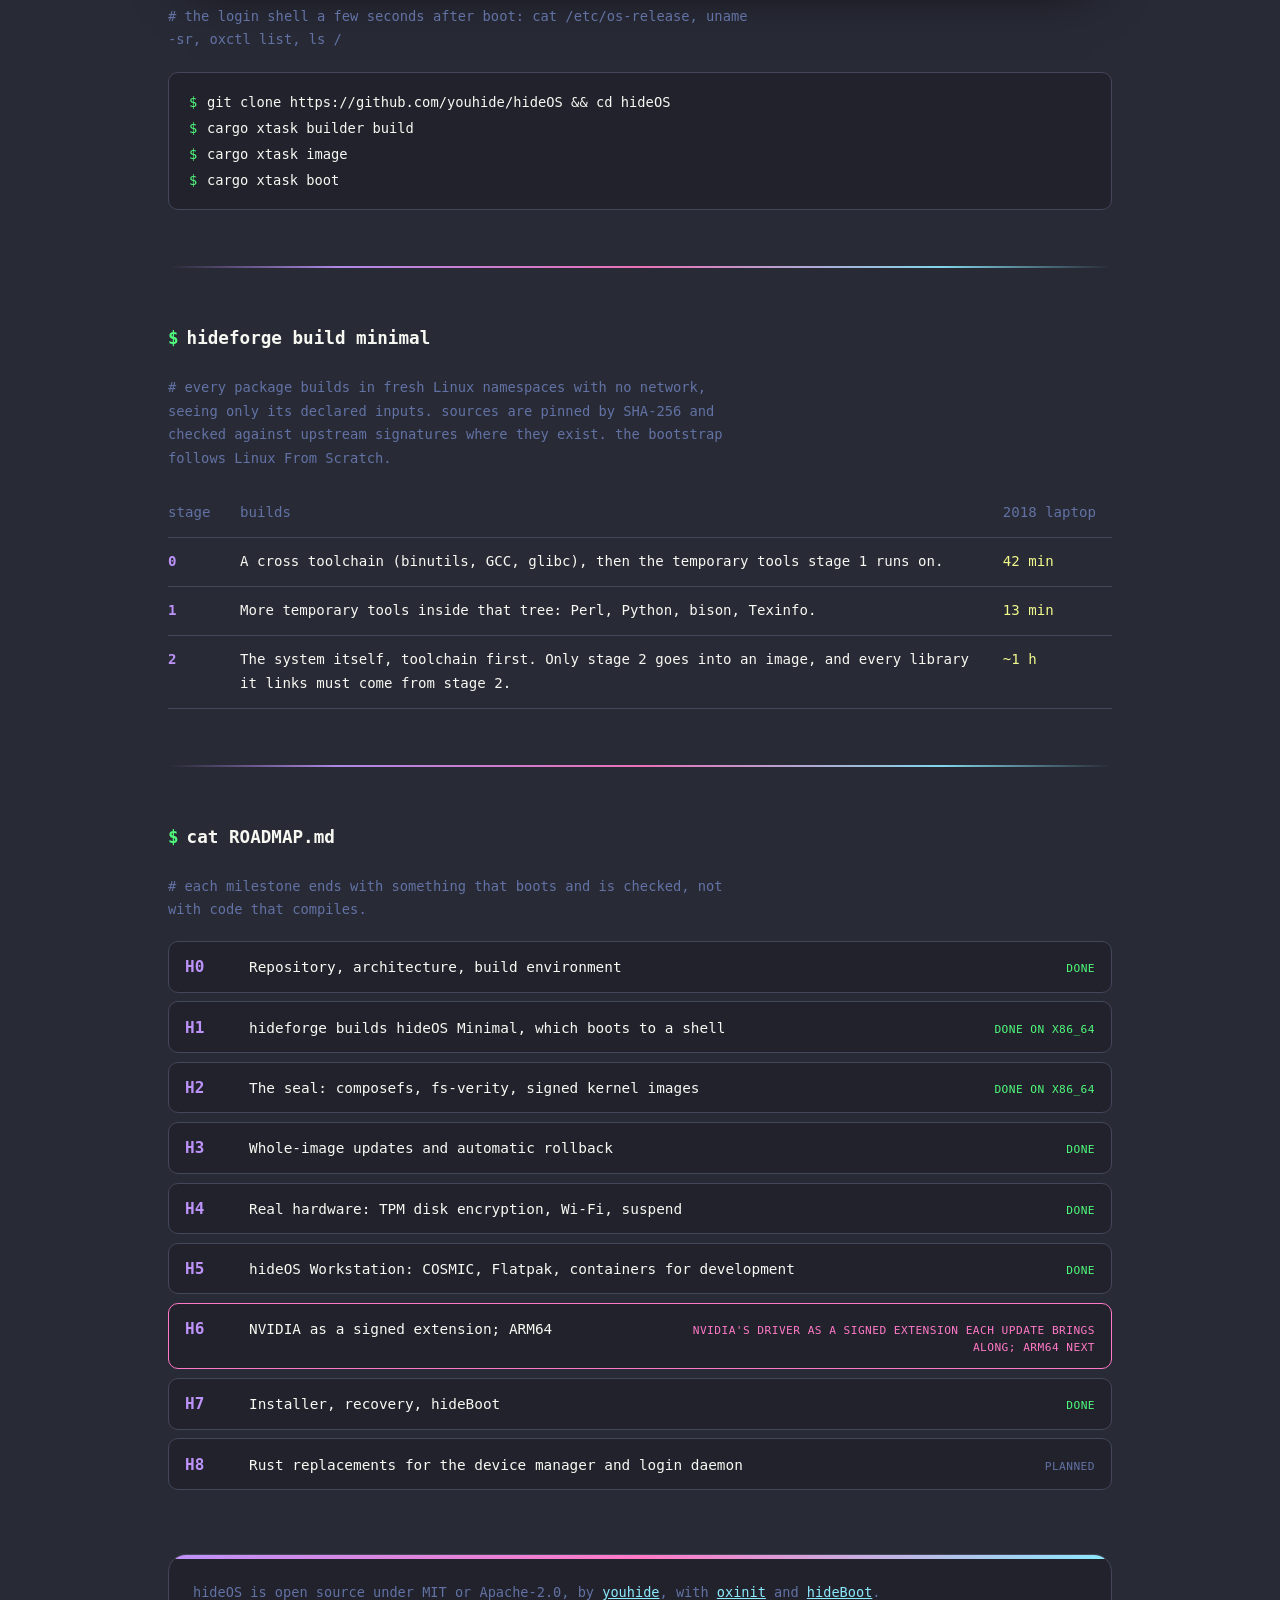
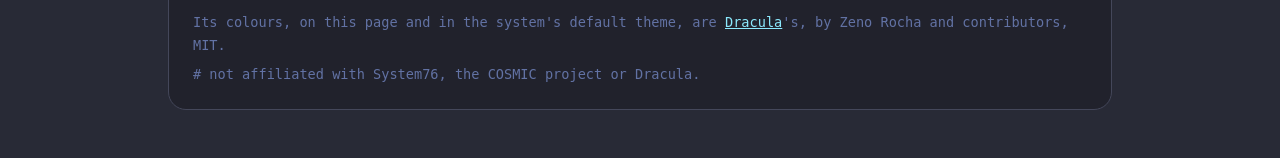
==== commit 0d6f3ba7: "site: from 09bcda2" ====
--- a/index.html
+++ b/index.html
@@ -269,7 +269,7 @@
       <li class="is-done"><span class="roadmap__id">H4</span><span class="roadmap__what">Real hardware: TPM disk encryption, Wi-Fi, suspend</span><span class="roadmap__state">done</span></li>
       <li class="is-done"><span class="roadmap__id">H5</span><span class="roadmap__what">hideOS Workstation: COSMIC, Flatpak, containers for development</span><span class="roadmap__state">done</span></li>
       <li class="is-now"><span class="roadmap__id">H6</span><span class="roadmap__what">NVIDIA as a signed extension; ARM64</span><span class="roadmap__state">NVIDIA's driver as a signed extension each update brings along; ARM64 next</span></li>
-      <li class="is-now"><span class="roadmap__id">H7</span><span class="roadmap__what">Installer, recovery, hideBoot</span><span class="roadmap__state">installer, recovery, hideBoot, Secure Boot keys, beside Windows with a Startup Disk; edge and beta published, stable next</span></li>
+      <li class="is-done"><span class="roadmap__id">H7</span><span class="roadmap__what">Installer, recovery, hideBoot</span><span class="roadmap__state">done</span></li>
       <li><span class="roadmap__id">H8</span><span class="roadmap__what">Rust replacements for the device manager and login daemon</span><span class="roadmap__state">planned</span></li>
     </ol>
   </section>
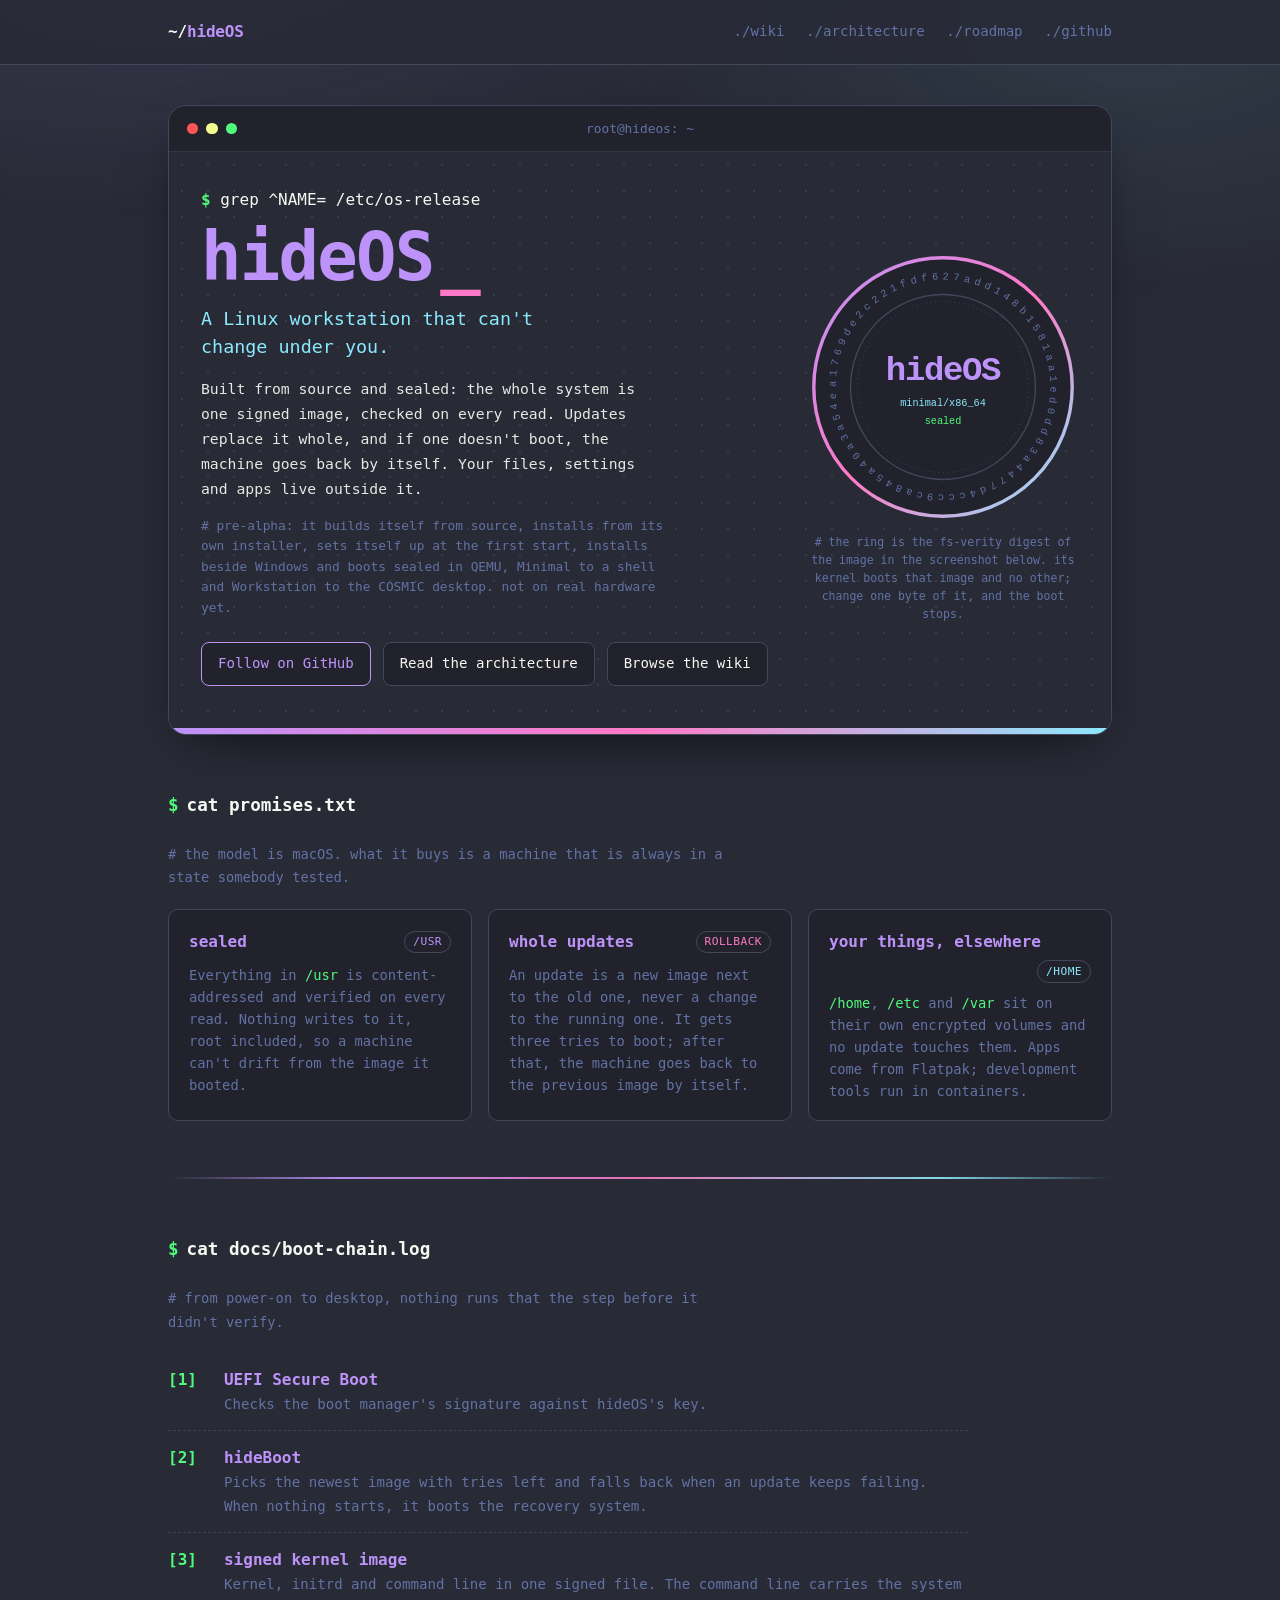
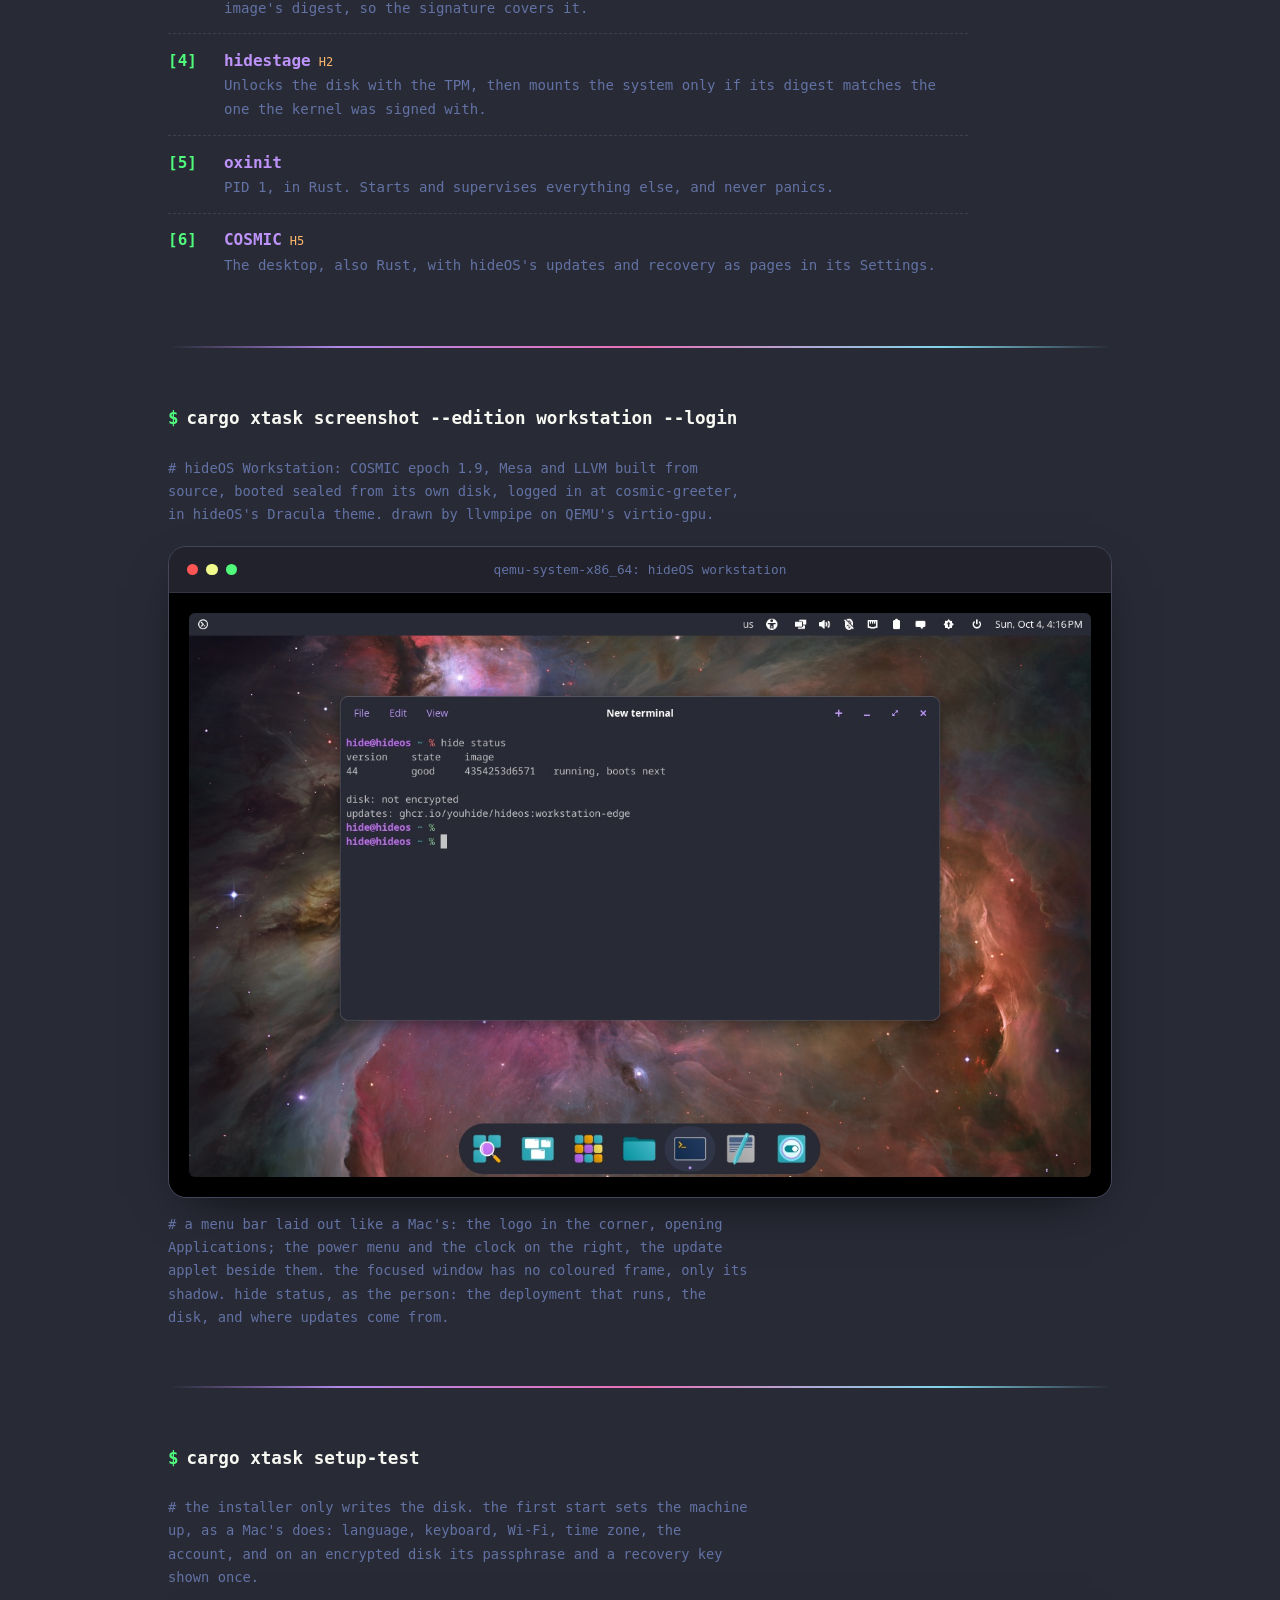
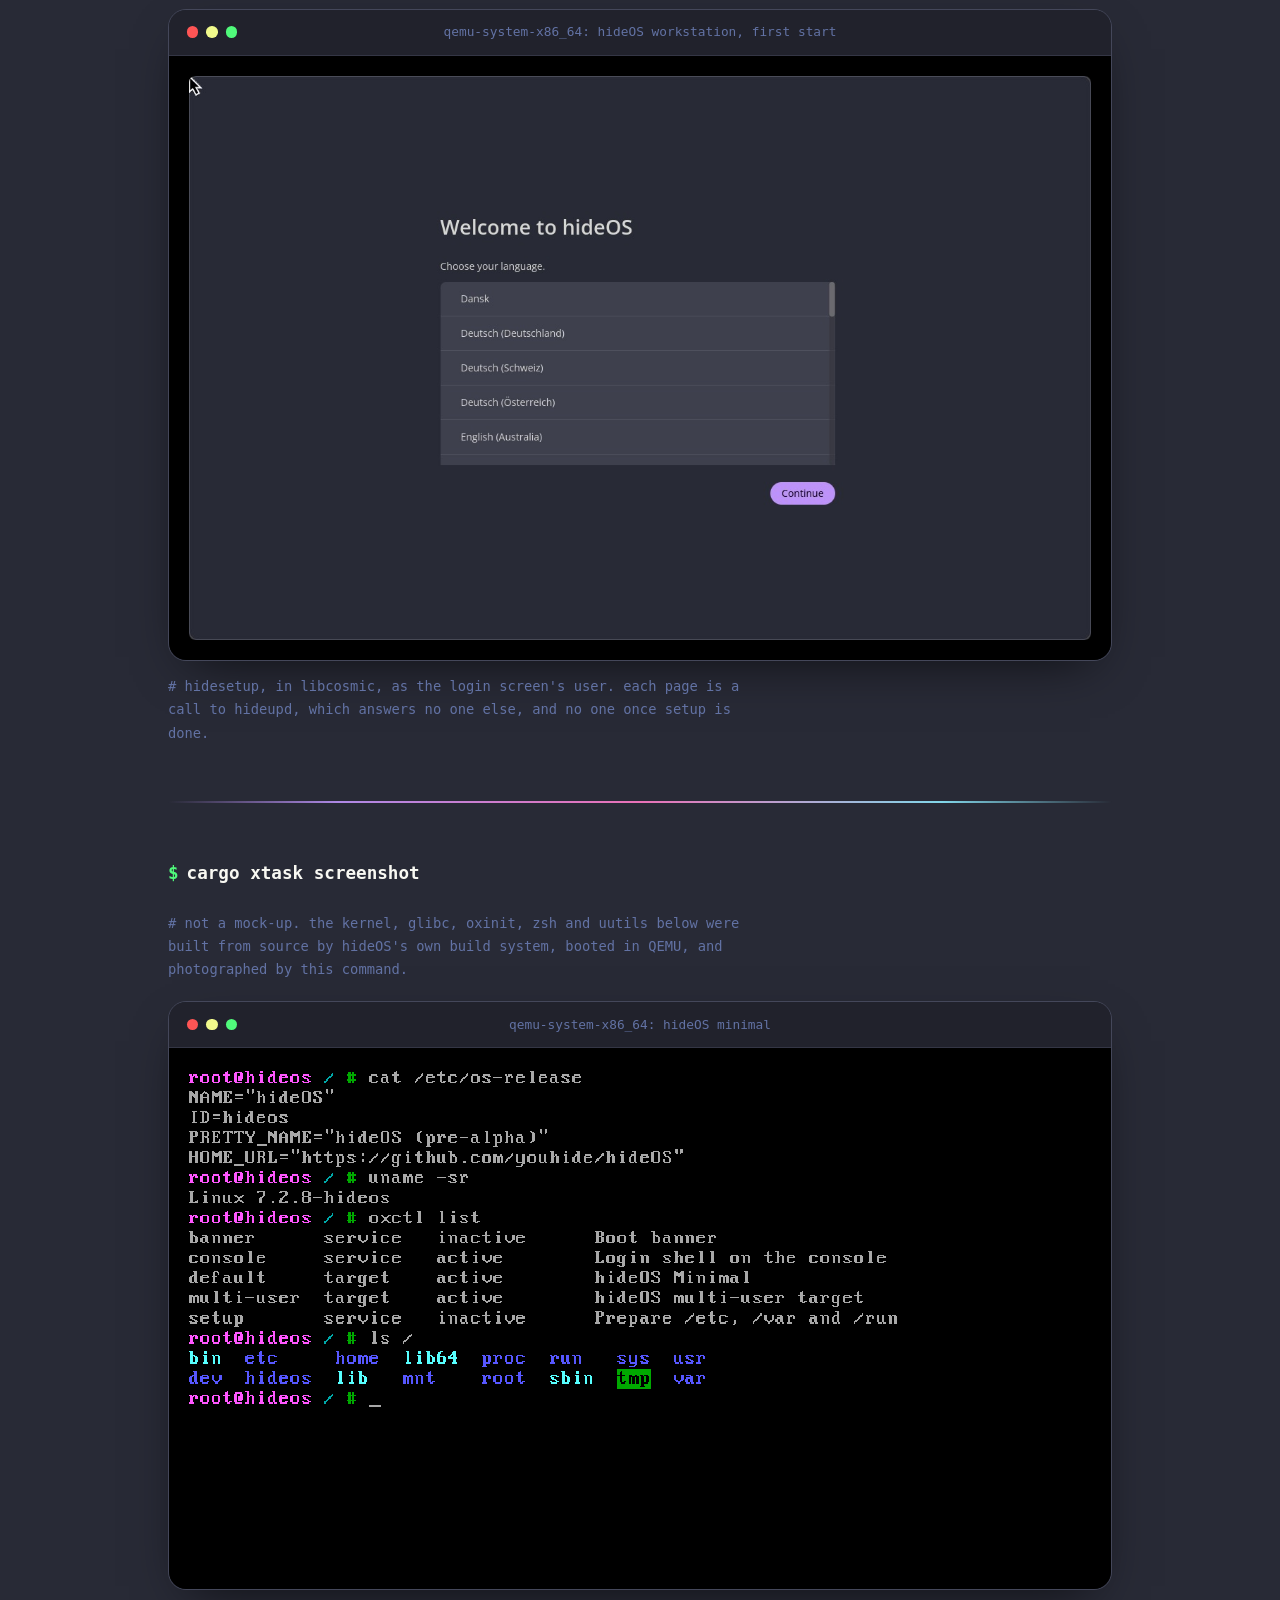
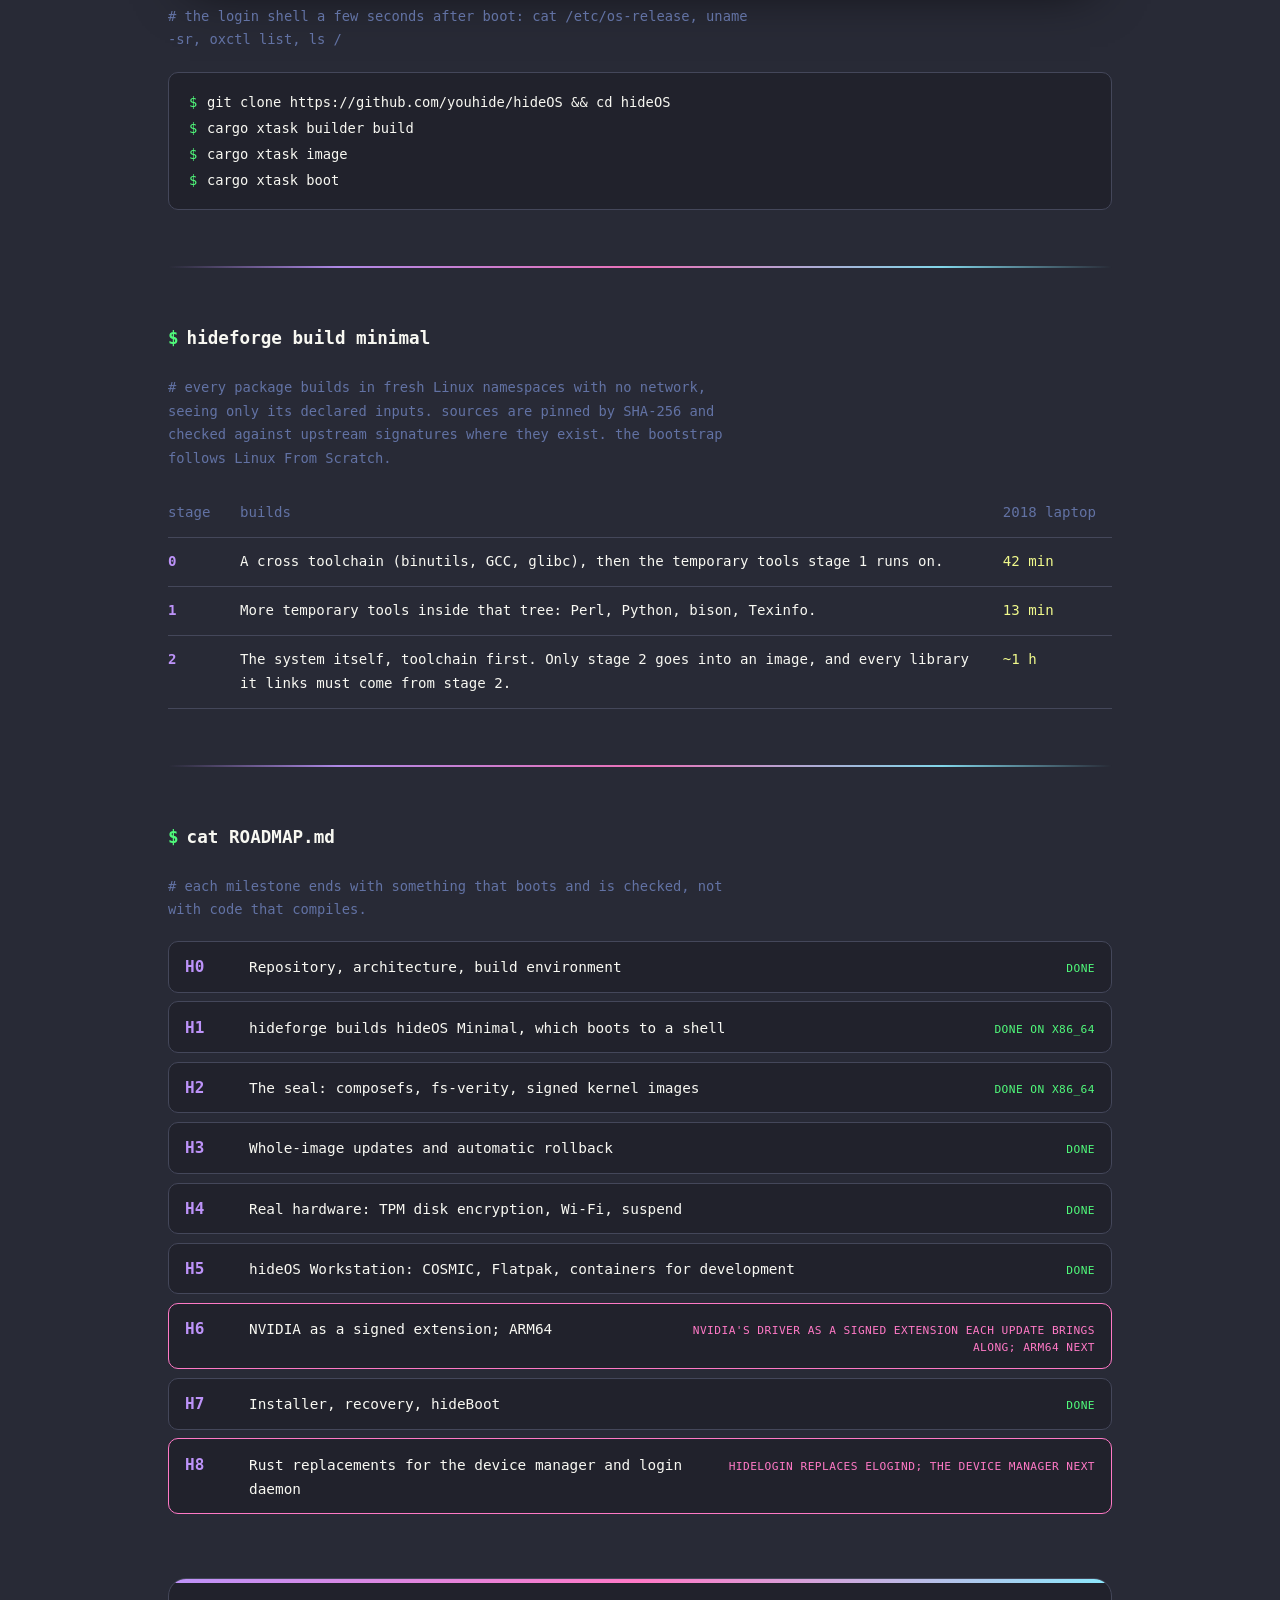
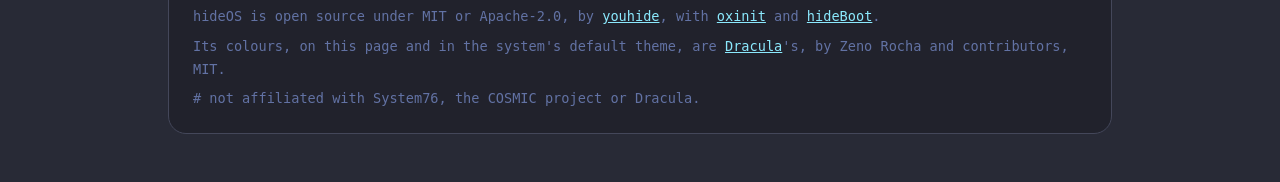
==== commit 91deeee6: "site: from e013951" ====
--- a/index.html
+++ b/index.html
@@ -270,7 +270,7 @@
       <li class="is-done"><span class="roadmap__id">H5</span><span class="roadmap__what">hideOS Workstation: COSMIC, Flatpak, containers for development</span><span class="roadmap__state">done</span></li>
       <li class="is-now"><span class="roadmap__id">H6</span><span class="roadmap__what">NVIDIA as a signed extension; ARM64</span><span class="roadmap__state">NVIDIA's driver as a signed extension each update brings along; ARM64 next</span></li>
       <li class="is-done"><span class="roadmap__id">H7</span><span class="roadmap__what">Installer, recovery, hideBoot</span><span class="roadmap__state">done</span></li>
-      <li><span class="roadmap__id">H8</span><span class="roadmap__what">Rust replacements for the device manager and login daemon</span><span class="roadmap__state">planned</span></li>
+      <li class="is-now"><span class="roadmap__id">H8</span><span class="roadmap__what">Rust replacements for the device manager and login daemon</span><span class="roadmap__state">hidelogin replaces elogind; the device manager next</span></li>
     </ol>
   </section>
 </main>
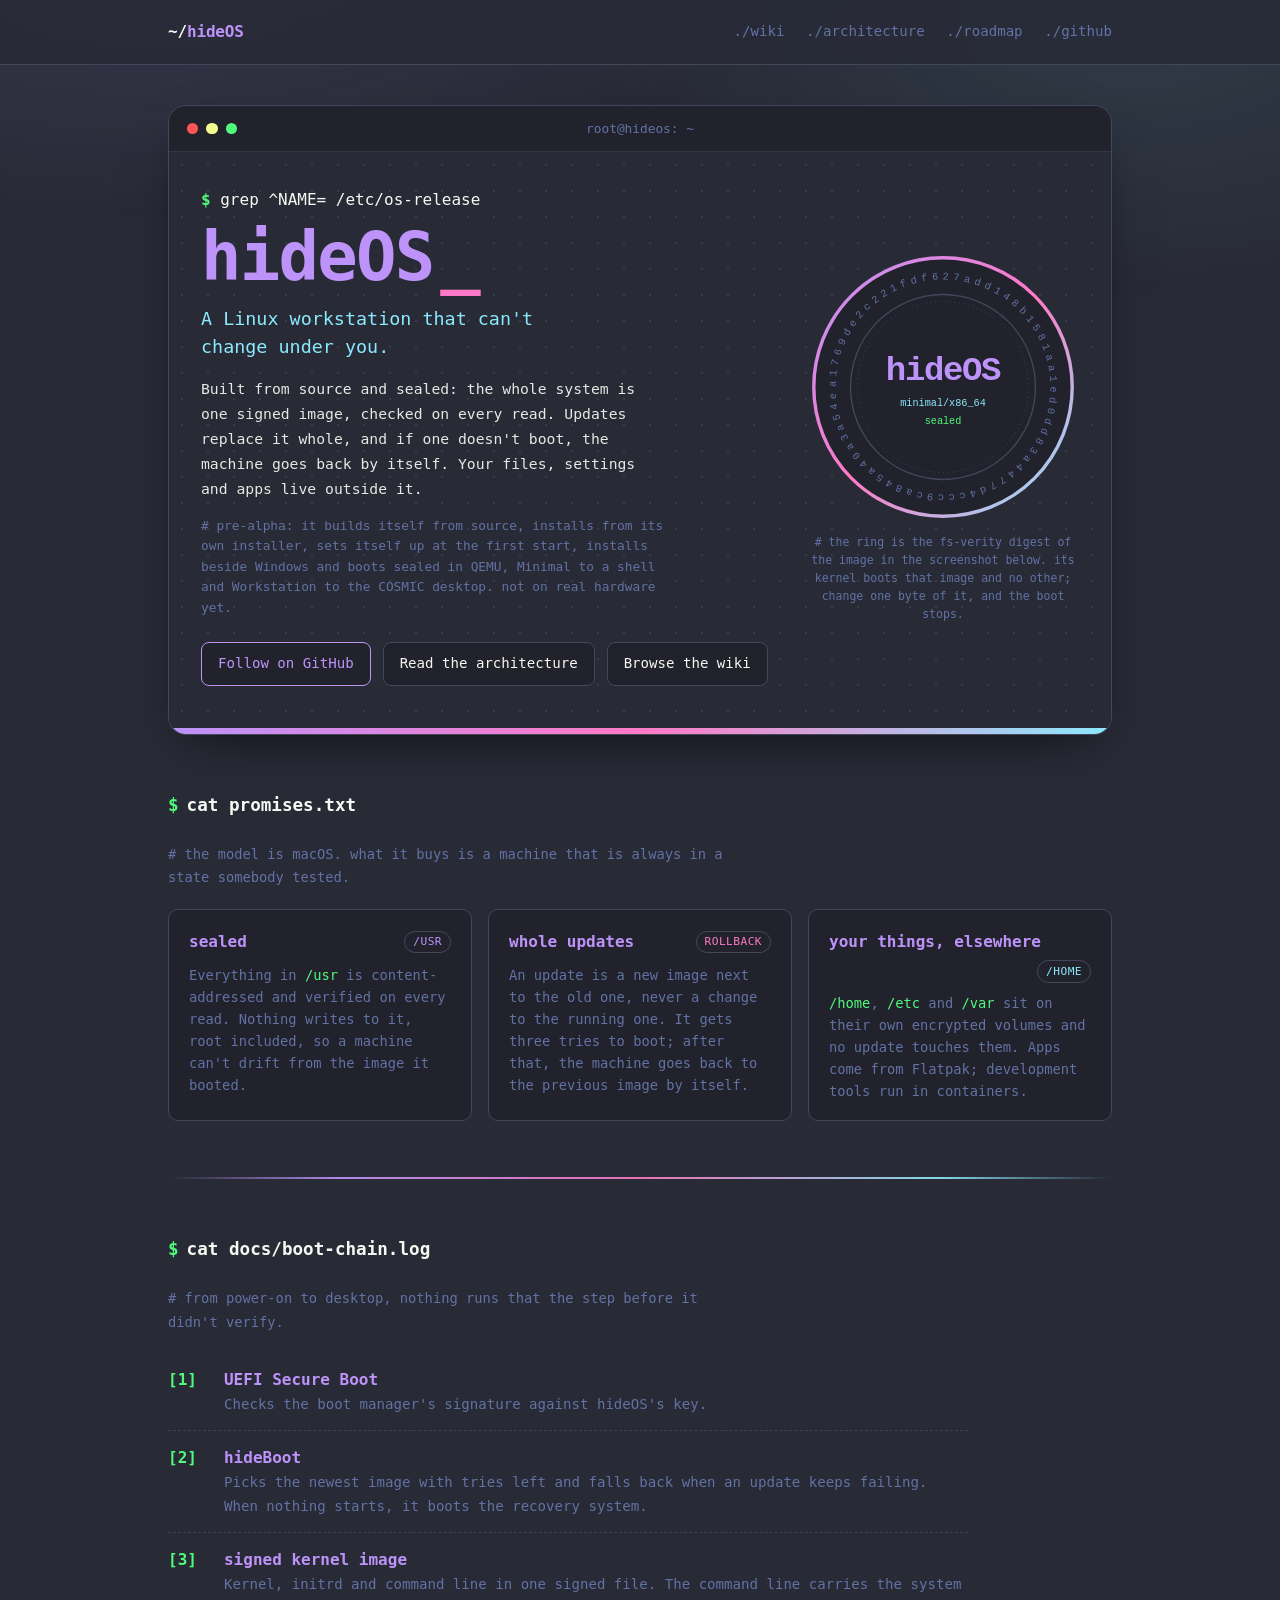
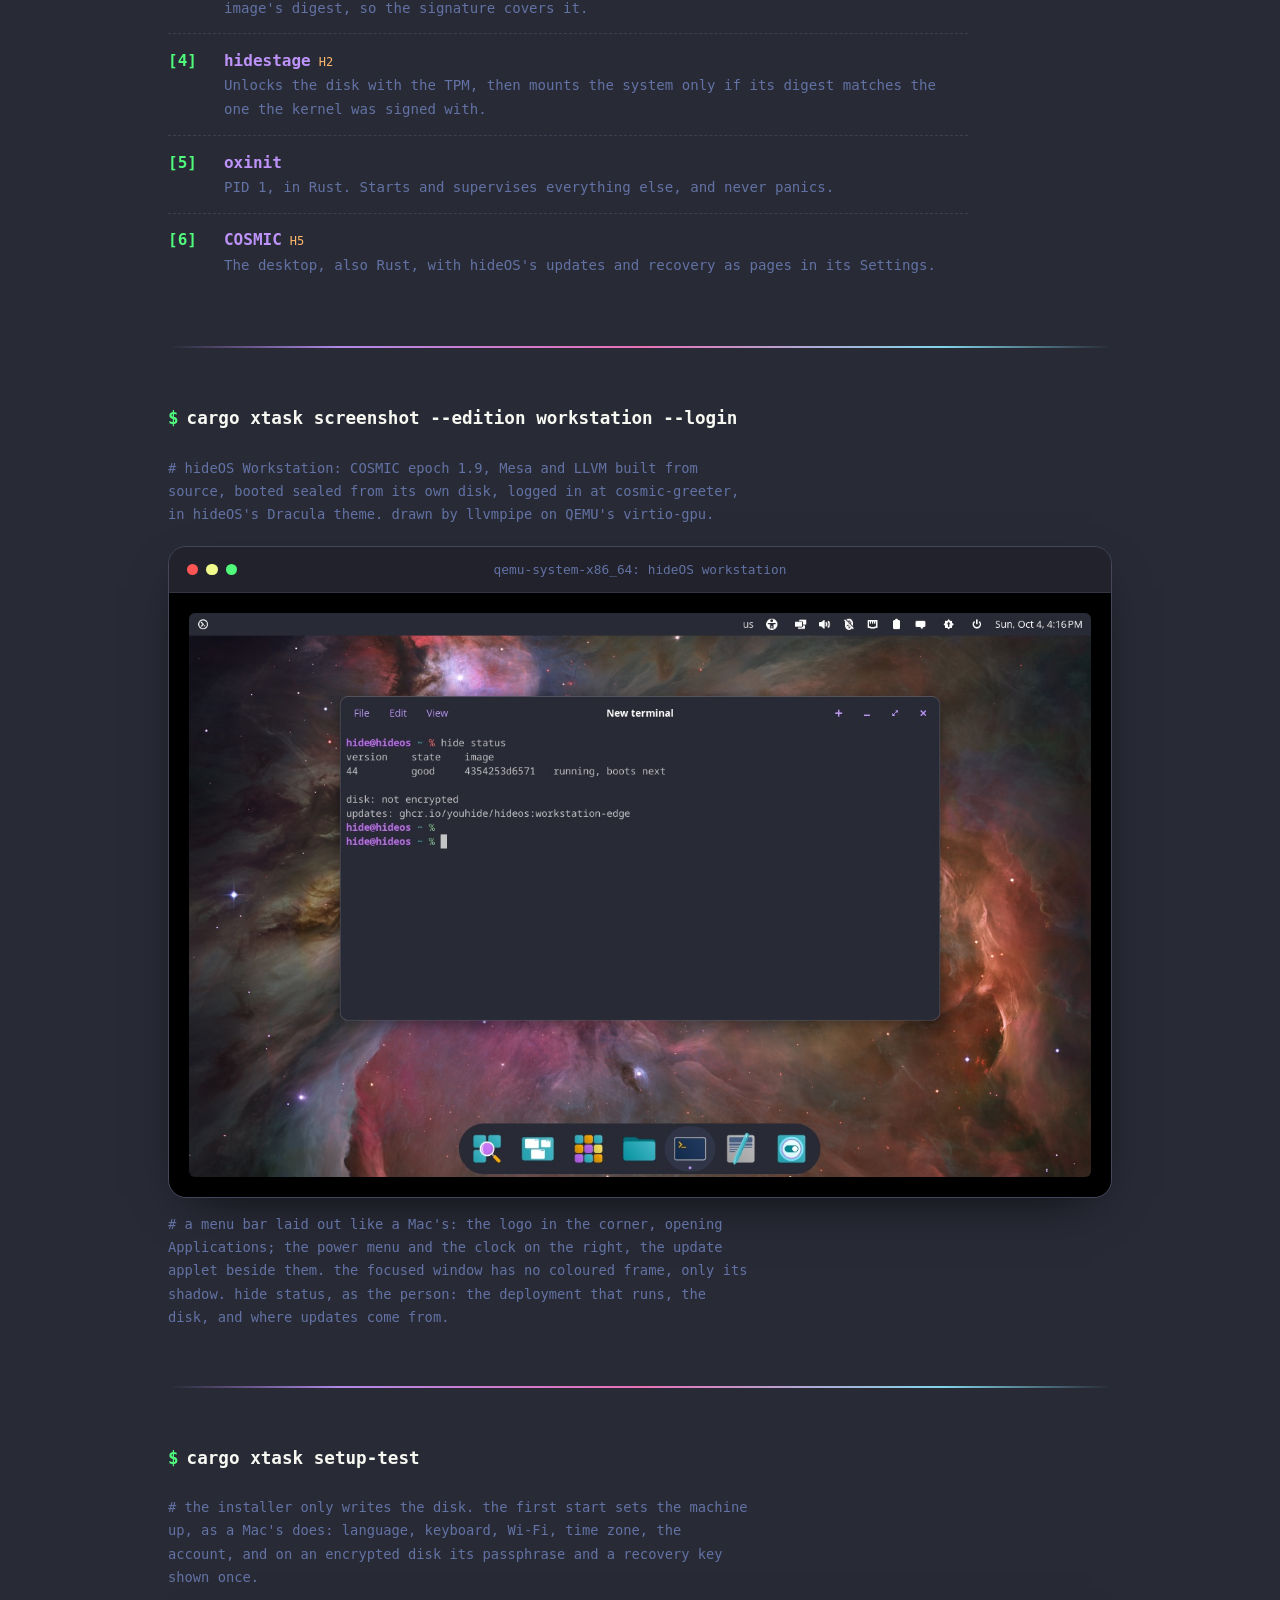
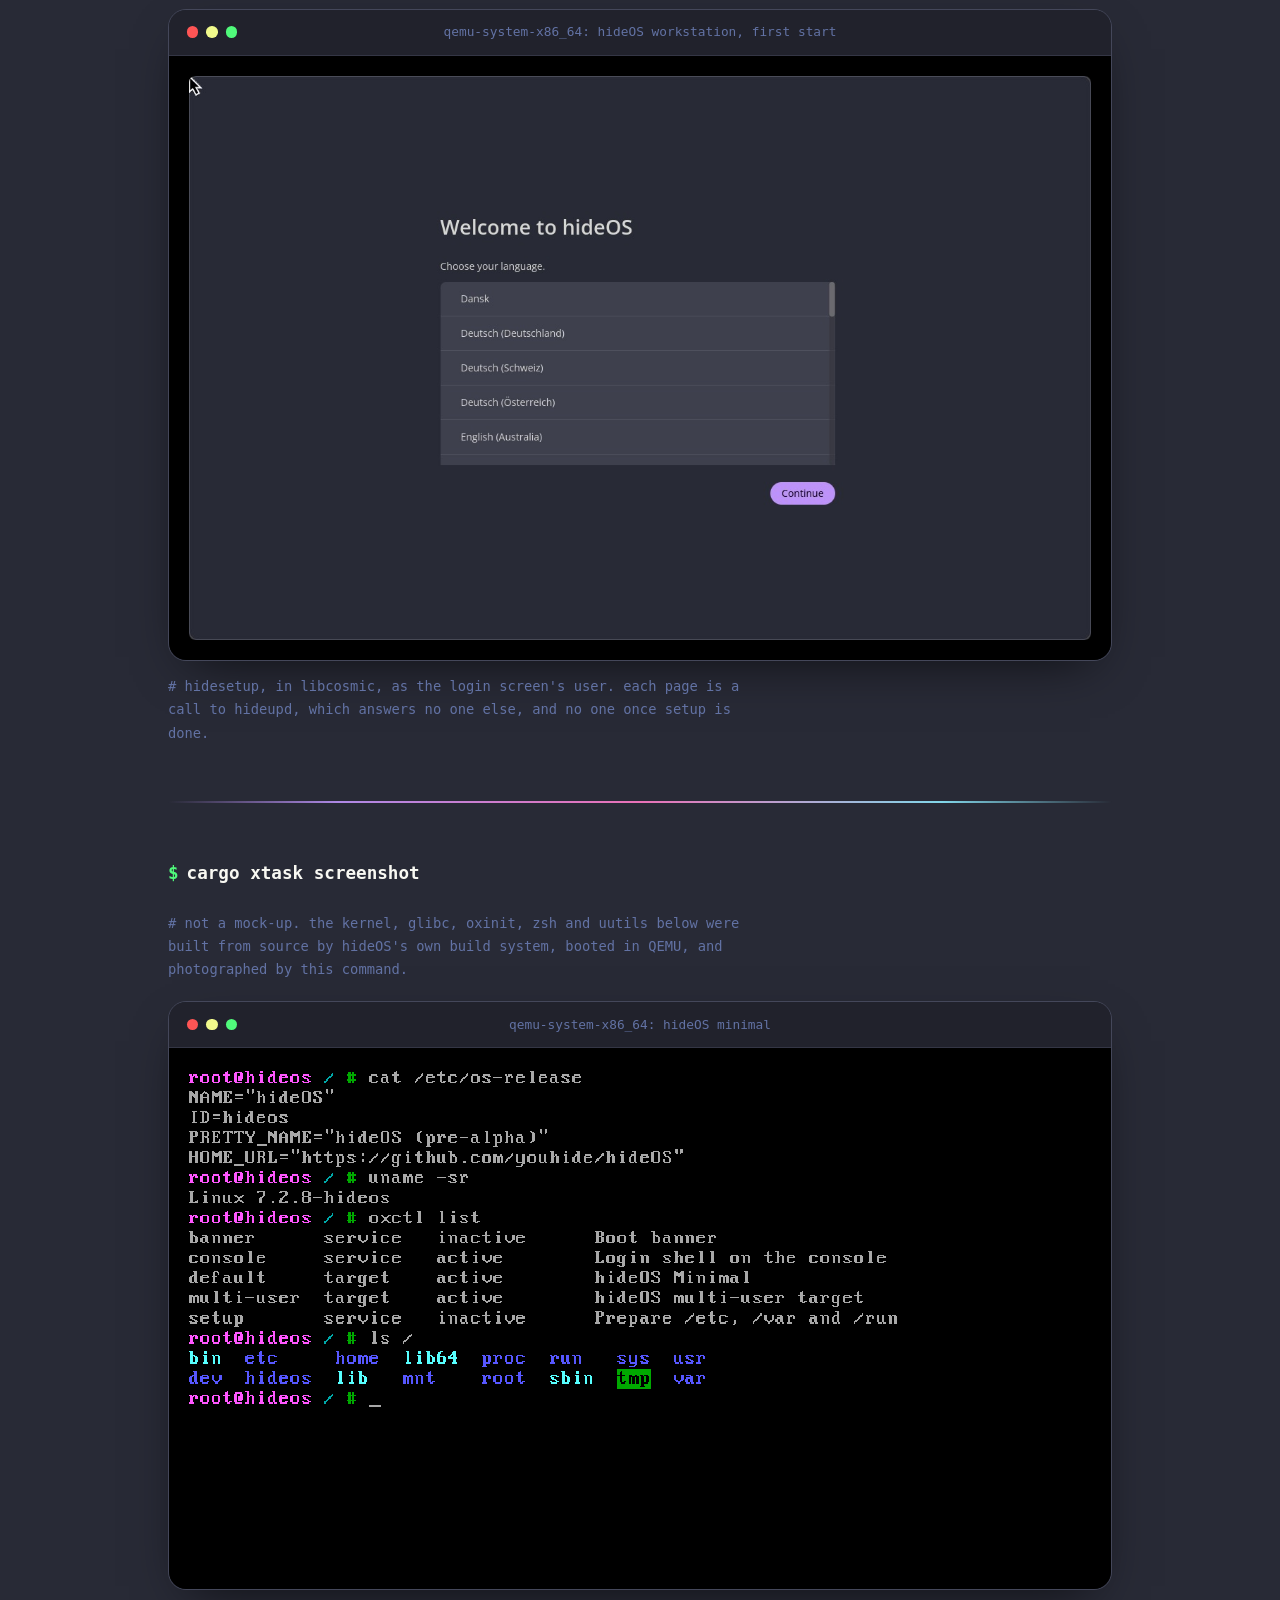
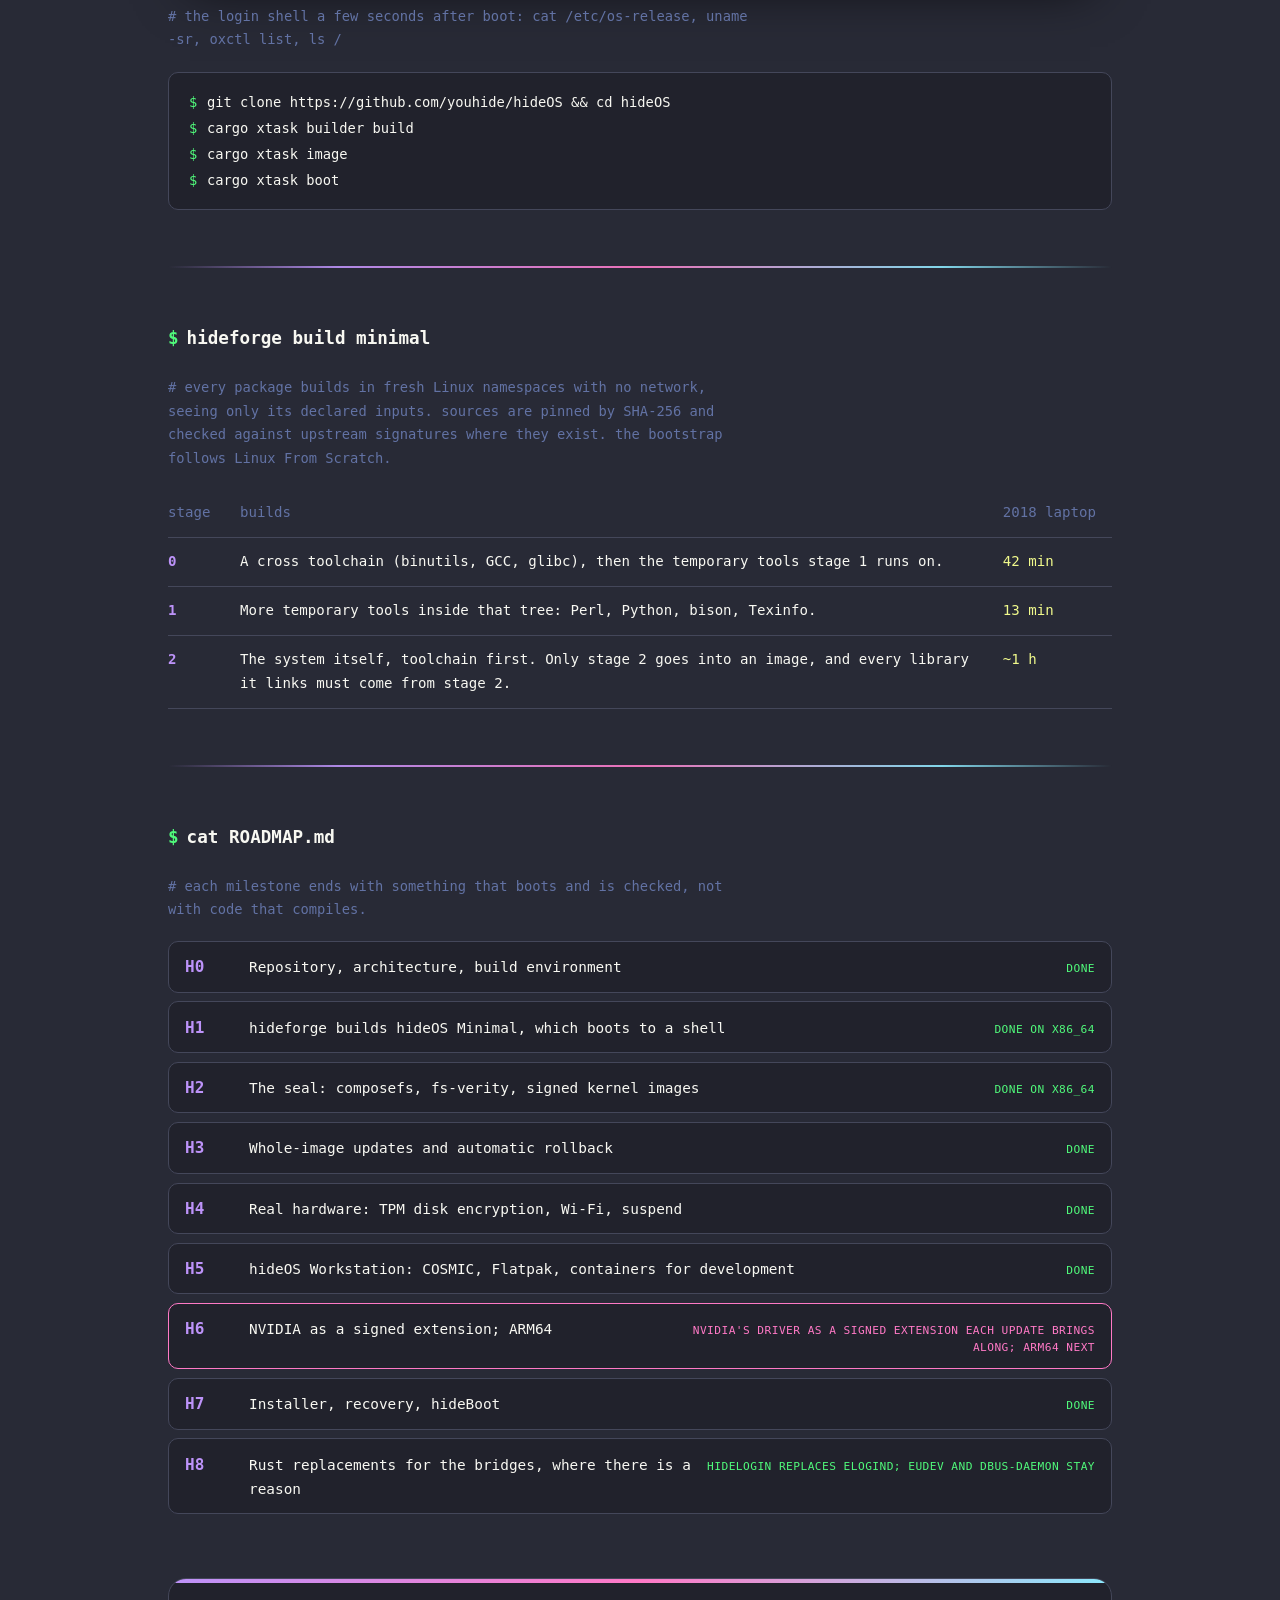
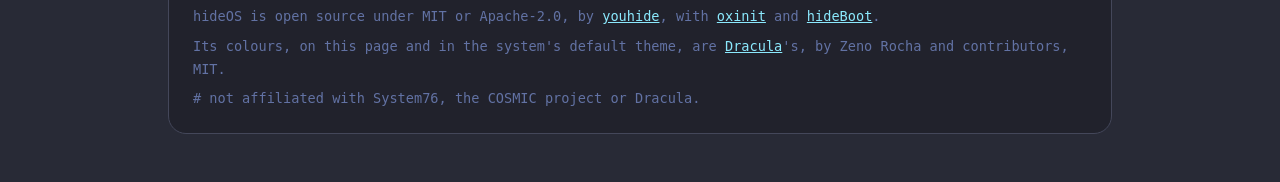
==== commit 1218c6c7: "site: from 24357c9" ====
--- a/index.html
+++ b/index.html
@@ -270,7 +270,7 @@
       <li class="is-done"><span class="roadmap__id">H5</span><span class="roadmap__what">hideOS Workstation: COSMIC, Flatpak, containers for development</span><span class="roadmap__state">done</span></li>
       <li class="is-now"><span class="roadmap__id">H6</span><span class="roadmap__what">NVIDIA as a signed extension; ARM64</span><span class="roadmap__state">NVIDIA's driver as a signed extension each update brings along; ARM64 next</span></li>
       <li class="is-done"><span class="roadmap__id">H7</span><span class="roadmap__what">Installer, recovery, hideBoot</span><span class="roadmap__state">done</span></li>
-      <li class="is-now"><span class="roadmap__id">H8</span><span class="roadmap__what">Rust replacements for the device manager and login daemon</span><span class="roadmap__state">hidelogin replaces elogind; the device manager next</span></li>
+      <li class="is-done"><span class="roadmap__id">H8</span><span class="roadmap__what">Rust replacements for the bridges, where there is a reason</span><span class="roadmap__state">hidelogin replaces elogind; eudev and dbus-daemon stay</span></li>
     </ol>
   </section>
 </main>
